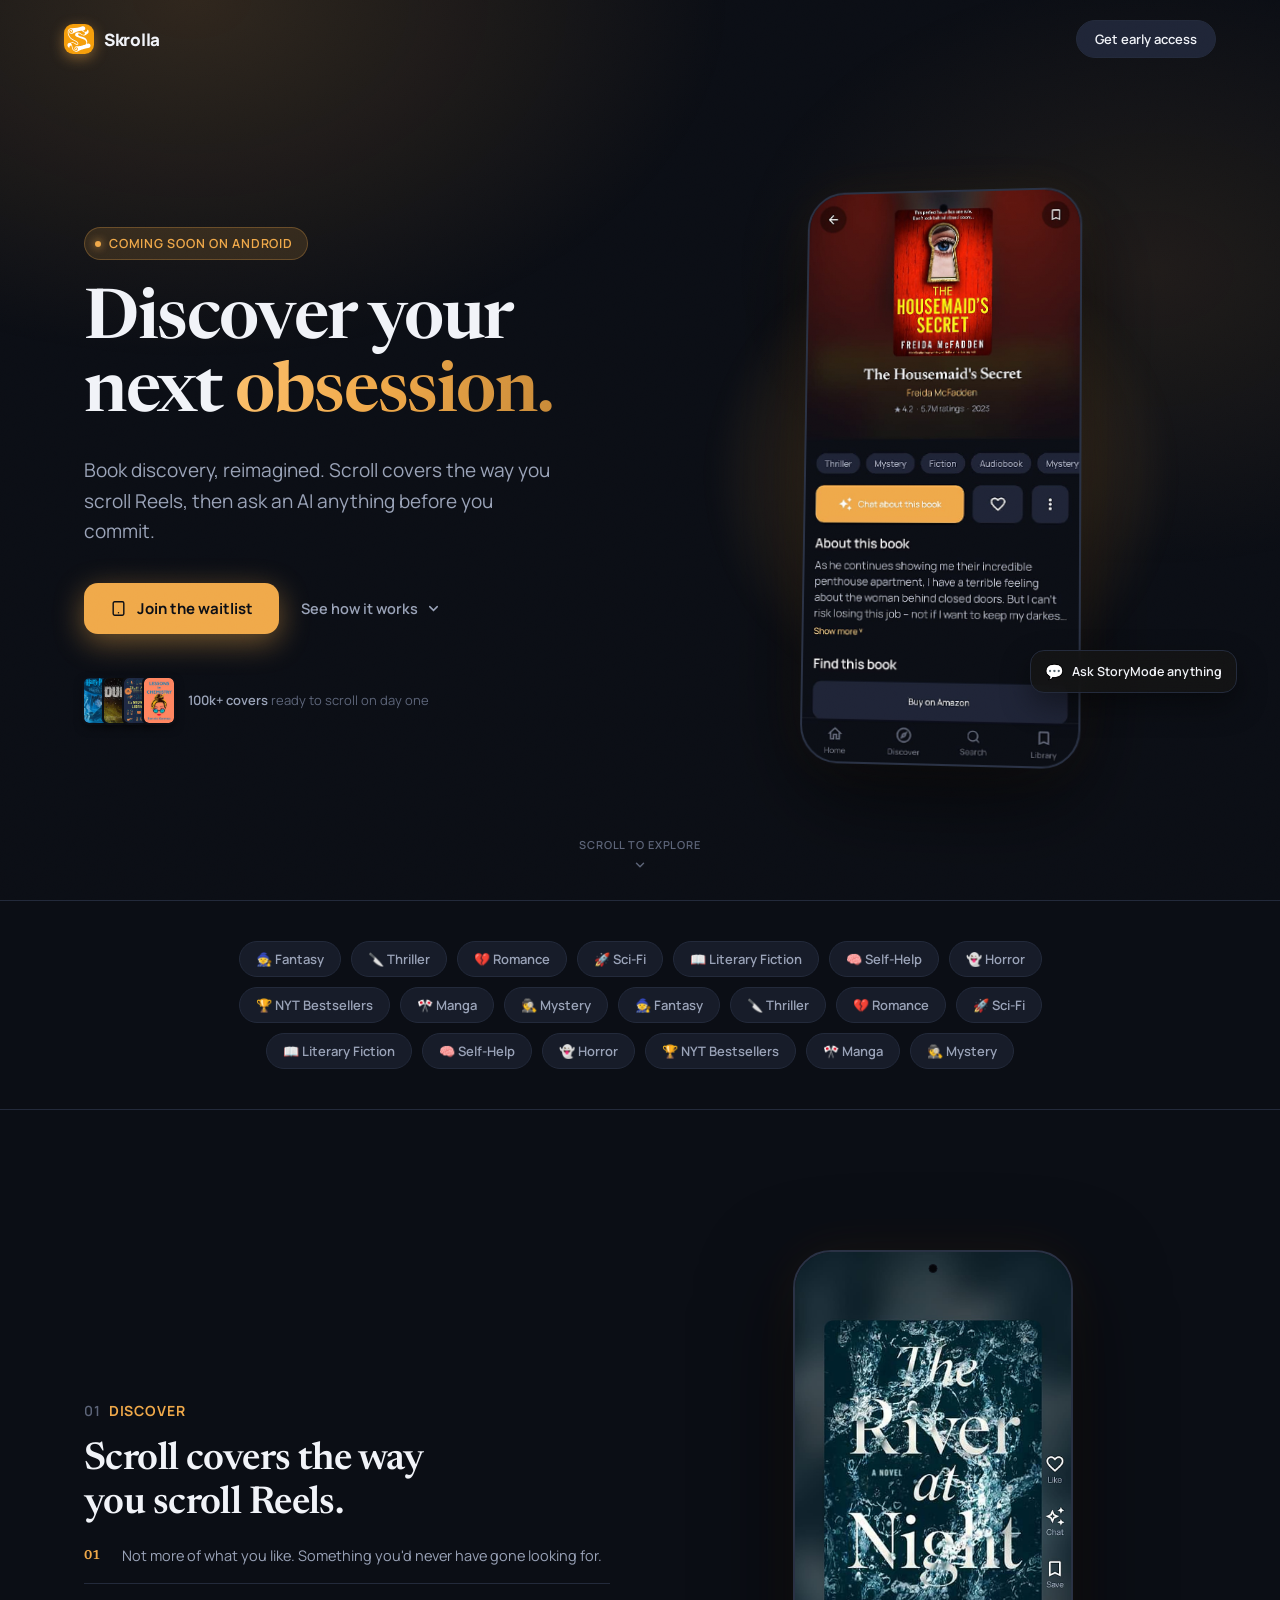
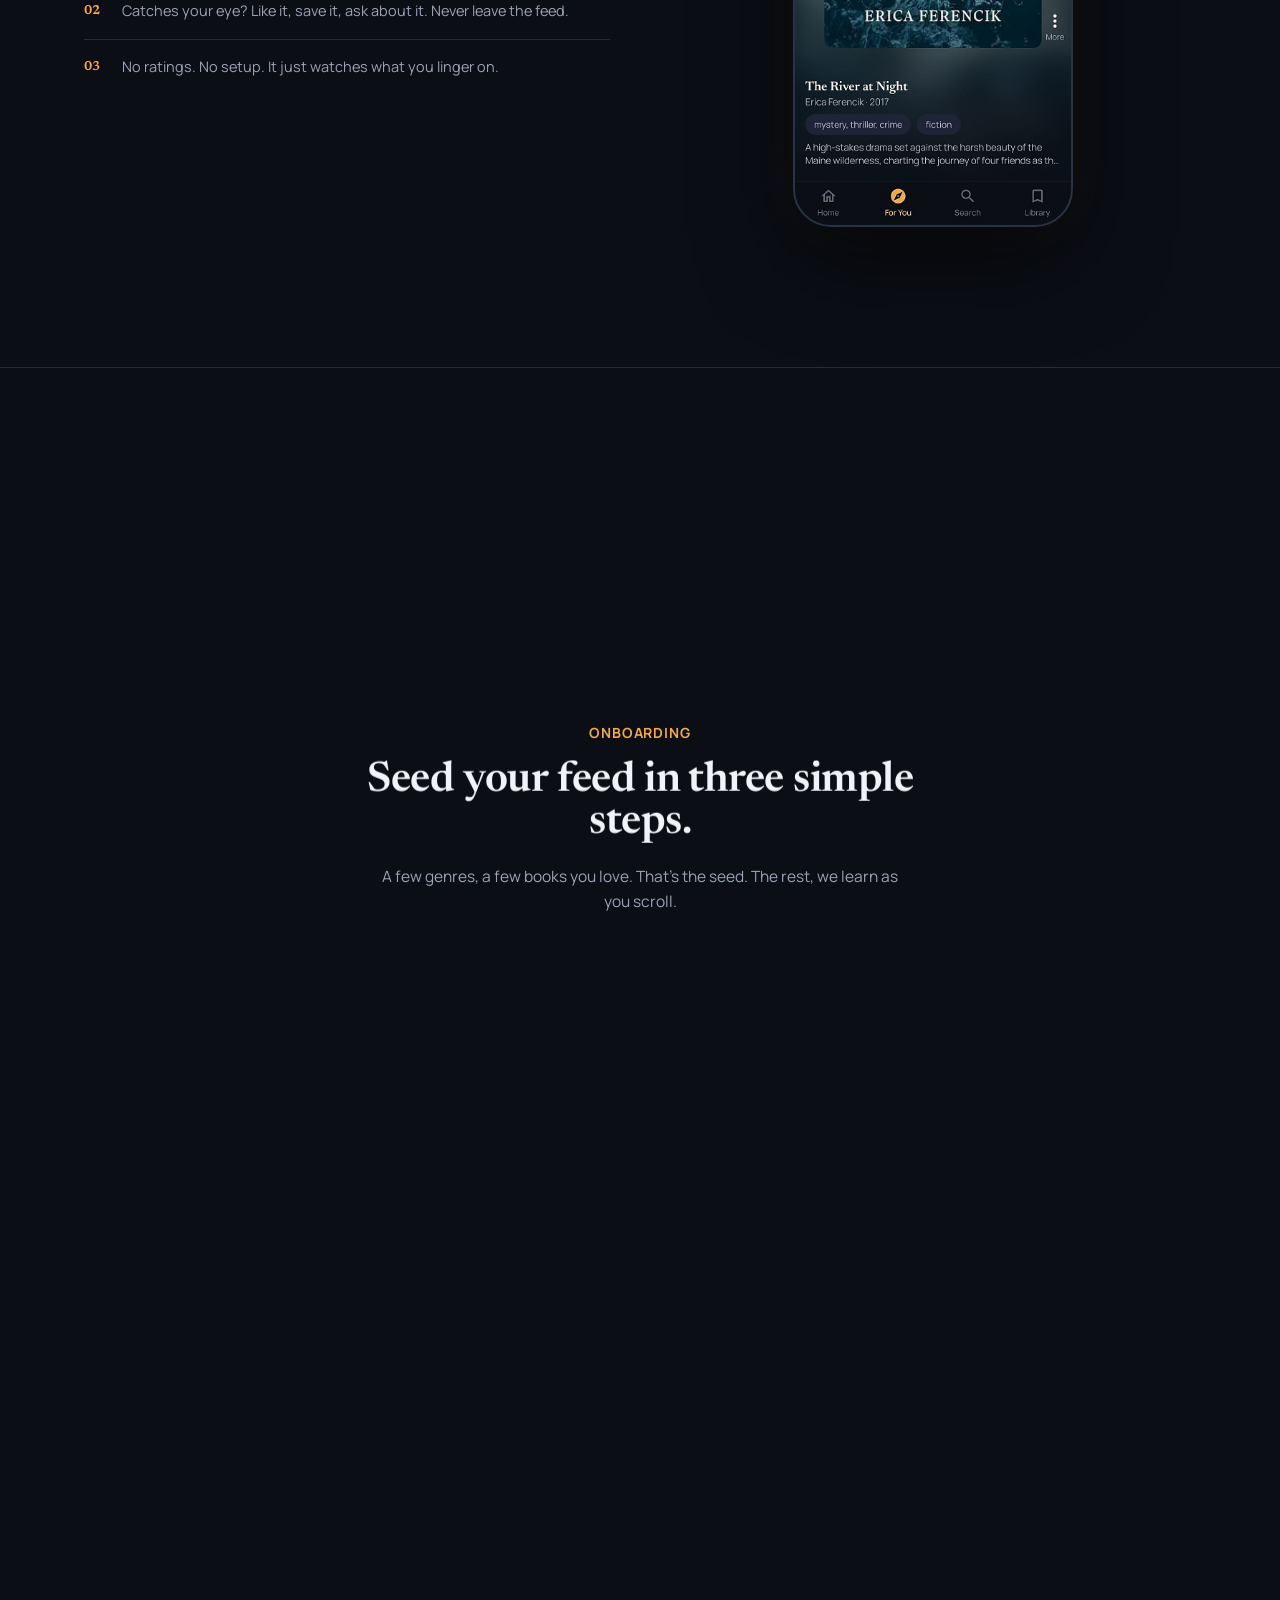
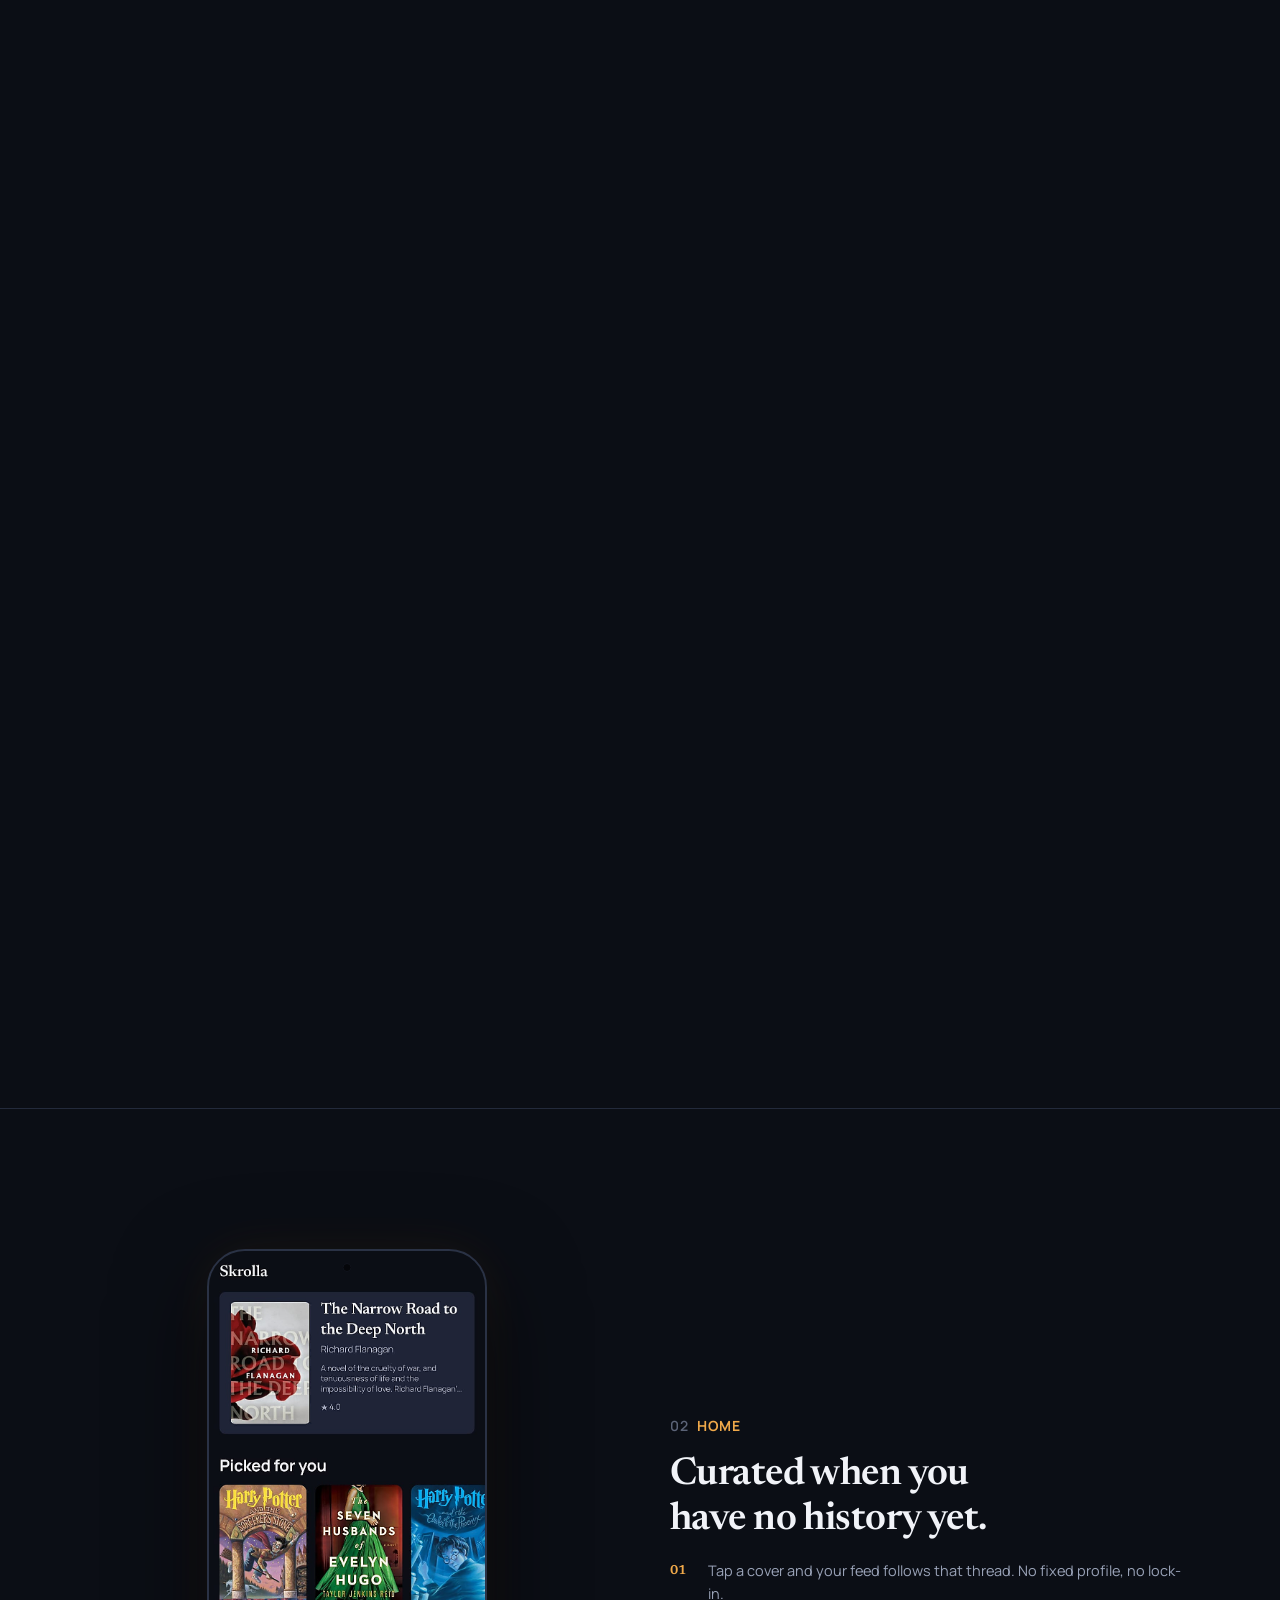
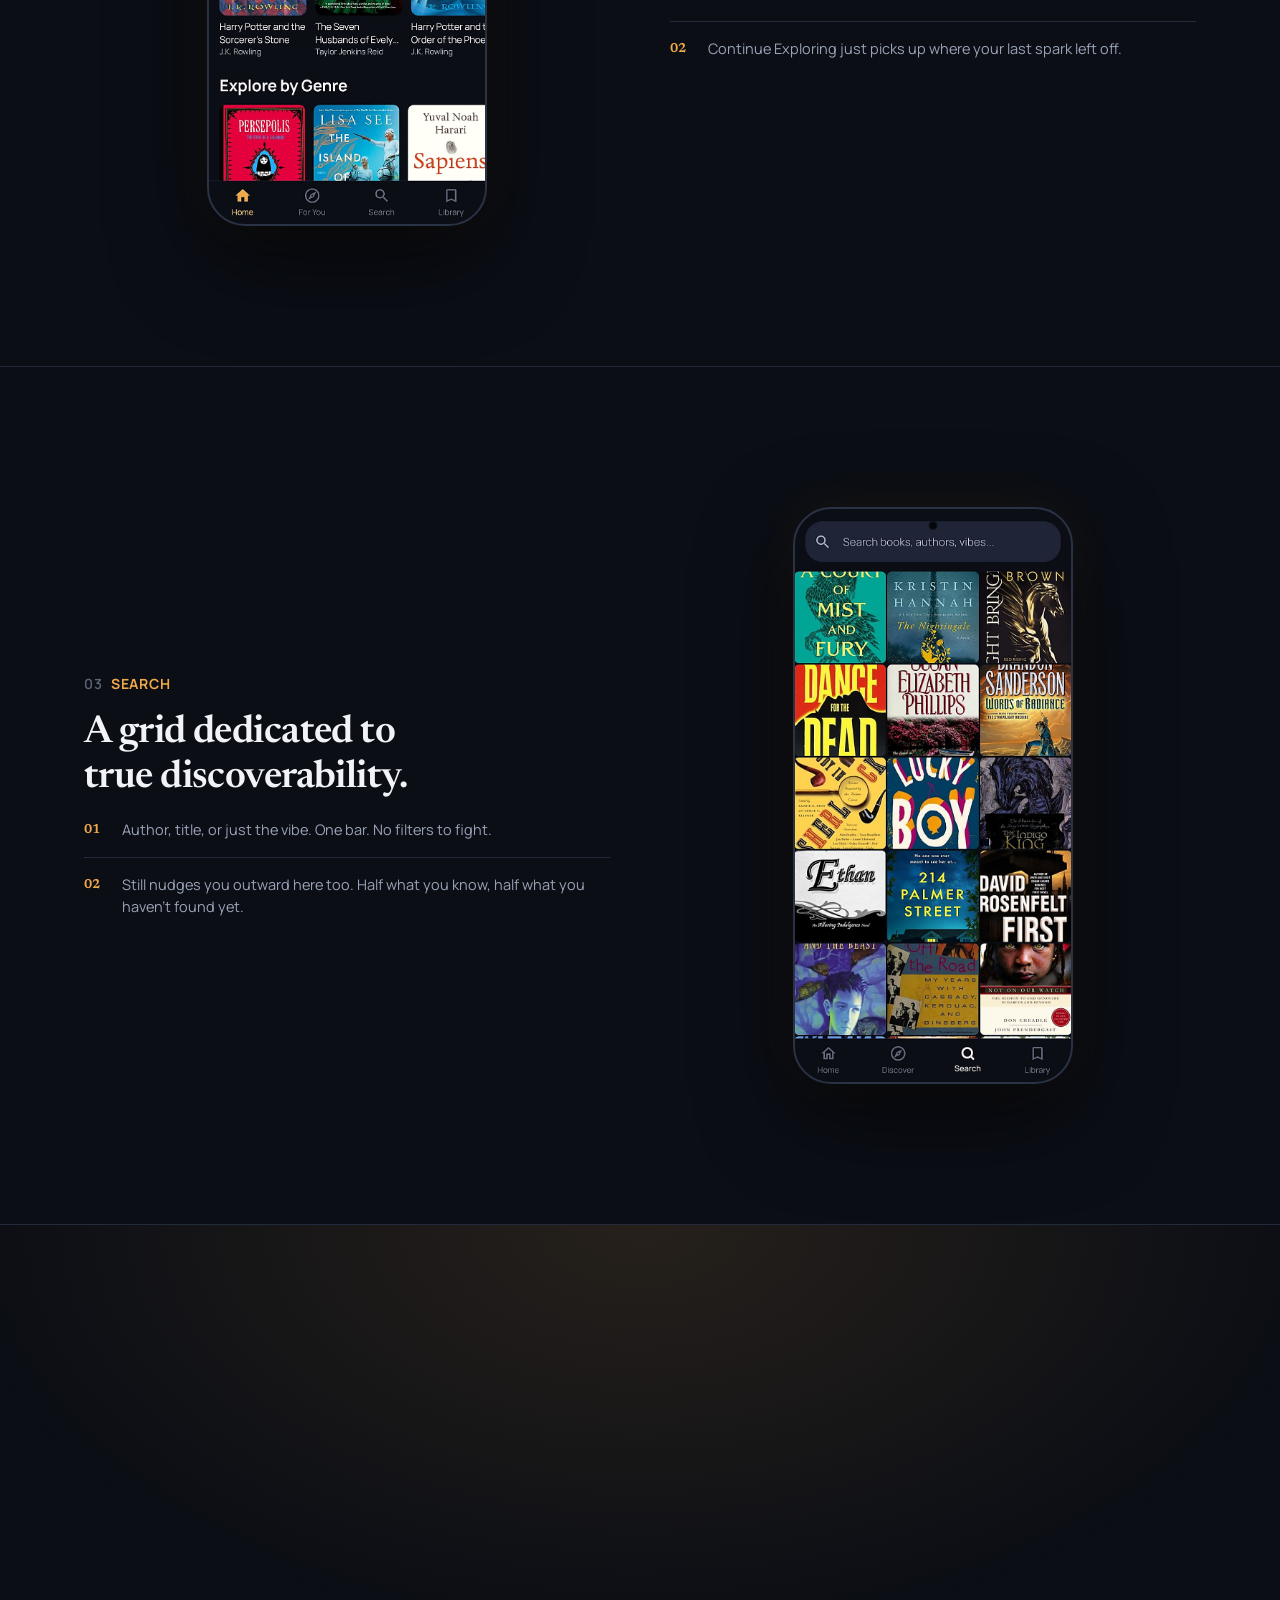
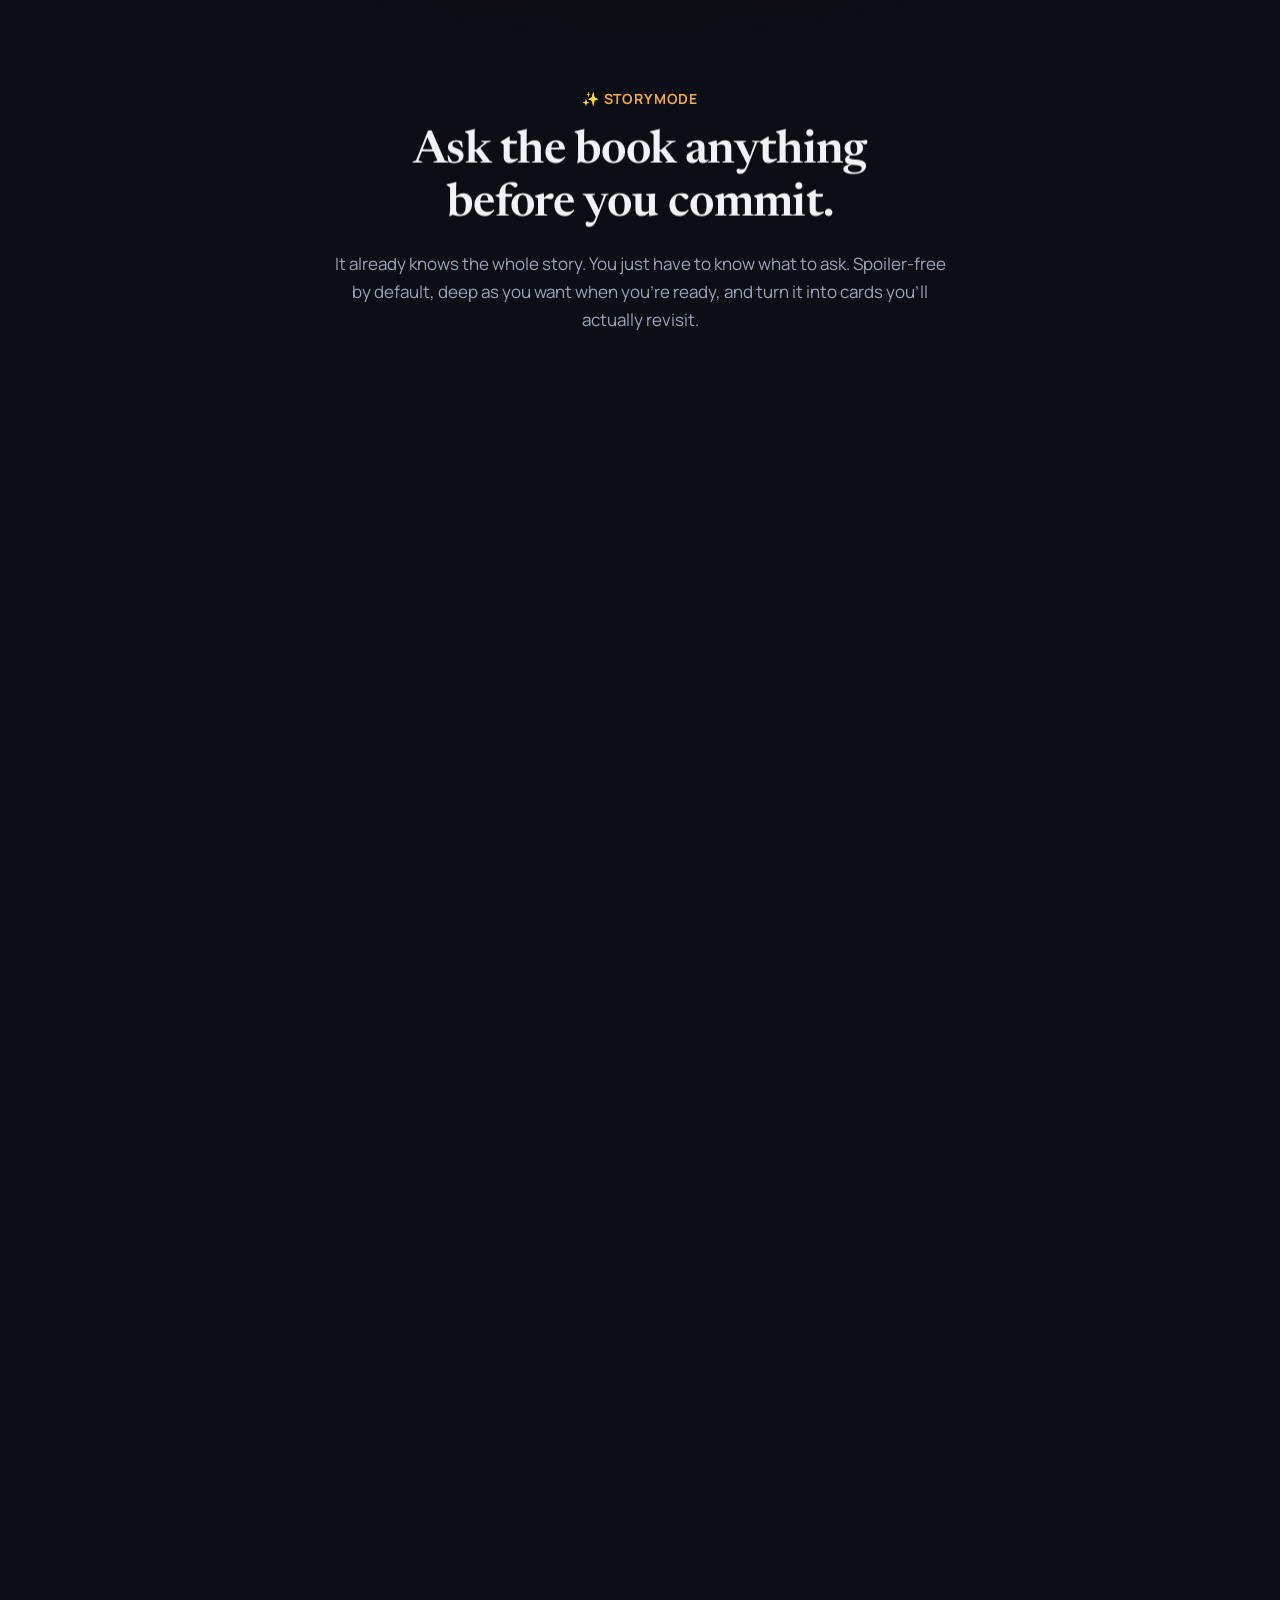
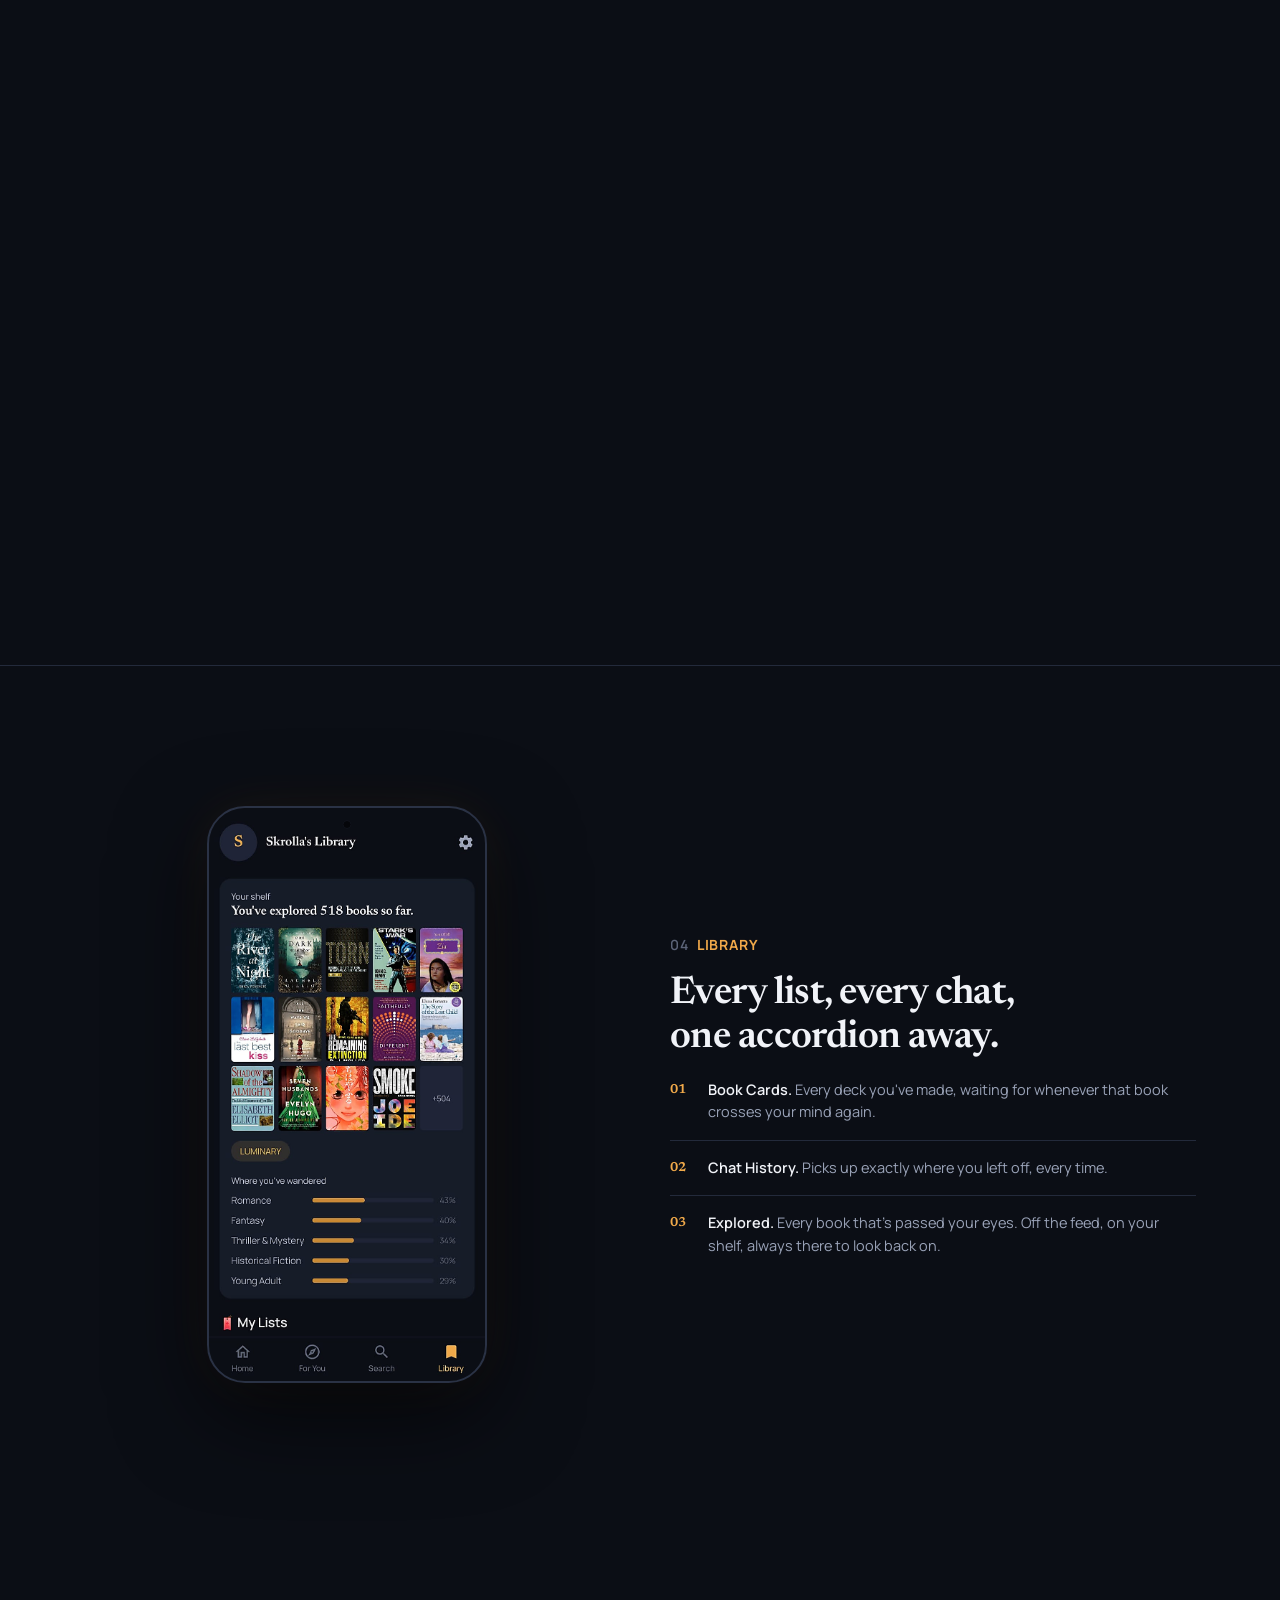
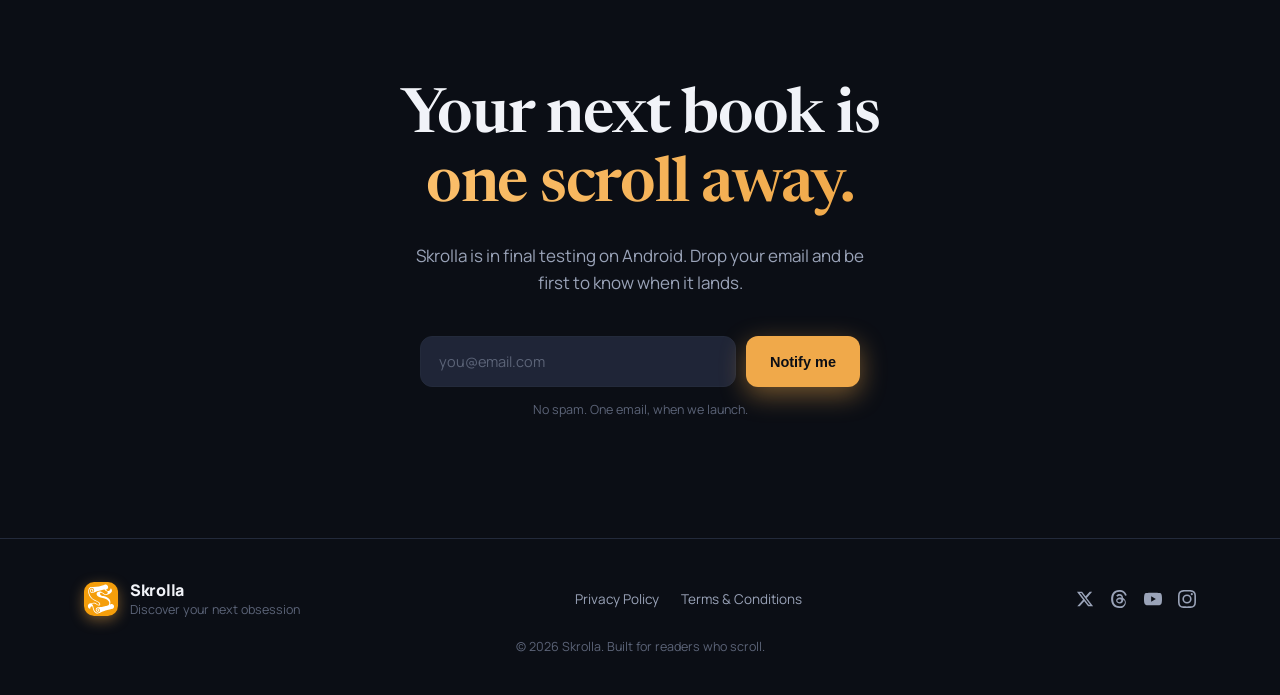
==== index.html @ 93ce5af4 "Add social links (X, Threads, YouTube, Instagram) to footer across all pages" ====
<!DOCTYPE html>
<html lang="en">
<head>
<meta charset="UTF-8">
<meta name="viewport" content="width=device-width, initial-scale=1.0">
<title>Skrolla</title>
<meta name="description" content="Skrolla is a book discovery app. Scroll covers the way you scroll Reels, then ask an AI anything about the book before you commit.">
<link rel="preconnect" href="https://fonts.googleapis.com">
<link rel="preconnect" href="https://fonts.gstatic.com" crossorigin>
<link href="https://fonts.googleapis.com/css2?family=Manrope:wght@400;500;600;700;800&family=Newsreader:opsz,wght@6..72,500;6..72,600&display=swap" rel="stylesheet">
<link rel="stylesheet" href="css/style.css">
<link rel="icon" type="image/svg+xml" href="images/Logo-Final-v2/combined-bg-fg.svg">
<link rel="apple-touch-icon" href="images/Logo-Final-v2/combined-bg-fg.png">
</head>
<body>

<div class="grain"></div>
<div class="ambient"></div>

<!-- ============================================================ NAV -->
<nav class="nav">
  <div class="nav-logo">
    <span class="mark"><img src="images/Logo-Final-v2/combined-bg-fg.svg" alt="Skrolla logo"></span>
    Skrolla
  </div>
  <a href="#waitlist" class="nav-cta">Get early access</a>
</nav>

<!-- ============================================================ HERO -->
<header class="hero">
  <div class="wrap hero-grid">
    <div>
      <div class="eyebrow"><span class="dot"></span> Coming soon on Android</div>
      <h1>Discover your next <span class="grad">obsession.</span></h1>
      <p class="lede">Book discovery, reimagined. Scroll covers the way you scroll Reels, then ask an AI anything before you commit.</p>
      <div class="hero-actions">
        <a href="#waitlist" class="btn-primary">
          <svg width="17" height="17" viewBox="0 0 24 24" fill="none" stroke="currentColor" stroke-width="2" stroke-linecap="round" stroke-linejoin="round"><path d="M17.5 2.5h-11a2 2 0 00-2 2v15a2 2 0 002 2h11a2 2 0 002-2v-15a2 2 0 00-2-2z"/><path d="M12 18h.01"/></svg>
          Join the waitlist
        </a>
        <a href="#feed" class="btn-ghost">See how it works
          <svg width="15" height="15" viewBox="0 0 24 24" fill="none" stroke="currentColor" stroke-width="2.4" stroke-linecap="round"><polyline points="6 9 12 15 18 9"/></svg>
        </a>
      </div>
      <div class="hero-proof">
        <div class="stack">
          <img src="covers/harry_potter.jpg" alt="Harry Potter">
          <img src="covers/dune.jpg" alt="Dune">
          <img src="covers/midnight_library.jpg" alt="The Midnight Library">
          <img src="covers/lessons_in_chemistry.jpg" alt="Lessons in Chemistry">
        </div>
        <div class="txt"><b>100k+ covers</b> ready to scroll on day one</div>
      </div>
    </div>

    <div class="hero-stage">
      <div class="hero-glow-orb"></div>
      <div class="hero-phone-wrap">
        <div class="hero-phone-float">
          <div class="phone" style="--pw:280px">
            <div class="notch"></div>
            <div class="screen">
              <img class="app-screen-img" src="images/optimized/00-hero-screen.png" alt="Book Detail Screen">
            </div>
          </div>
        </div>
      </div>
      <div class="hero-chip chip-2"><span class="ic">💬</span> Ask StoryMode anything</div>
    </div>
  </div>
  <div class="scroll-indicator" onclick="document.getElementById('feed').scrollIntoView({behavior:'smooth'})">
    <span>Scroll to explore</span>
    <svg width="14" height="14" viewBox="0 0 24 24" fill="none" stroke="currentColor" stroke-width="2.5" stroke-linecap="round" stroke-linejoin="round"><polyline points="6 9 12 15 18 9"/></svg>
  </div>
</header>

<!-- ============================================================ PILL STRIP -->
<div class="pill-strip">
  <div class="pill-track" id="pillTrack">
    <span class="pill">🧙 Fantasy</span><span class="pill">🔪 Thriller</span><span class="pill">💔 Romance</span><span class="pill">🚀 Sci-Fi</span><span class="pill">📖 Literary Fiction</span><span class="pill">🧠 Self-Help</span><span class="pill">👻 Horror</span><span class="pill">🏆 NYT Bestsellers</span><span class="pill">🎌 Manga</span><span class="pill">🕵️ Mystery</span>
  </div>
</div>

<!-- ============================================================ FEED SHOWCASE -->
<section class="showcase" id="feed">
  <div class="wrap showcase-grid">
    <div class="showcase-copy reveal">
      <div class="tag"><span class="num">01</span> Discover</div>
      <h2>Scroll covers the way<br>you scroll Reels.</h2>
      <ul class="feature-list">
        <li><span class="fnum">01</span><span>Not more of what you like. Something you'd never have gone looking for.</span></li>
        <li><span class="fnum">02</span><span>Catches your eye? Like it, save it, ask about it. Never leave the feed.</span></li>
        <li><span class="fnum">03</span><span>No ratings. No setup. It just watches what you linger on.</span></li>
      </ul>
    </div>
    <div class="showcase-visual">
      <div class="phone reveal-scale">
        <div class="notch"></div>
        <div class="screen">
          <img class="app-screen-img" src="images/optimized/03-fyp-feed-screen.png" alt="For You Feed Screen">
        </div>
      </div>
    </div>
  </div>
</section>

<!-- ============================================================ ONBOARDING -->
<section class="connect-stage">
  <div class="wrap">
    <div class="connect-pin">
      <div class="connect-heading">
        <div class="tag" style="justify-content:center;text-align:center" >Onboarding</div>
        <h2 style="text-align:center;font-family:var(--font-serif);font-size:clamp(28px,3.4vw,42px);font-weight:600;letter-spacing:-0.01em;max-width:640px;margin:0 auto 20px">Seed your feed in three simple steps.</h2>
        <p style="text-align:center;color:var(--text-secondary);font-size:15.5px;max-width:540px;margin:0 auto;line-height:1.6">A few genres, a few books you love. That's the seed. The rest, we learn as you scroll.</p>
      </div>
      <div class="connect-visual">
        <div class="onboarding-stage">
          <div class="phone p1">
            <div class="notch"></div>
            <div class="screen">
              <img class="app-screen-img" src="images/optimized/01-onboarding-screen.png" alt="Onboarding Name Screen">
            </div>
          </div>
          <div class="phone p2">
            <div class="notch"></div>
            <div class="screen">
              <img class="app-screen-img" src="images/optimized/01b-onboarding-genres.png" alt="Genre picker onboarding step">
            </div>
          </div>
          <div class="phone p3">
            <div class="notch"></div>
            <div class="screen">
              <img class="app-screen-img" src="images/optimized/01c-onboarding-search.png" alt="Book search onboarding step">
            </div>
          </div>
        </div>
      </div>
    </div>
  </div>
</section>

<!-- ============================================================ HOME -->
<section class="showcase">
  <div class="wrap showcase-grid reverse">
    <div class="showcase-copy reveal">
      <div class="tag"><span class="num">02</span> Home</div>
      <h2>Curated when you<br>have no history yet.</h2>
      <ul class="feature-list">
        <li><span class="fnum">01</span><span>Tap a cover and your feed follows that thread. No fixed profile, no lock-in.</span></li>
        <li><span class="fnum">02</span><span>Continue Exploring just picks up where your last spark left off.</span></li>
      </ul>
    </div>
    <div class="showcase-visual">
      <div class="phone reveal-scale">
        <div class="notch"></div>
        <div class="screen">
          <img class="app-screen-img" src="images/optimized/02-home-screen.png" alt="Home Screen">
        </div>
      </div>
    </div>
  </div>
</section>

<!-- ============================================================ SEARCH -->
<section class="showcase">
  <div class="wrap showcase-grid">
    <div class="showcase-copy reveal">
      <div class="tag"><span class="num">03</span> Search</div>
      <h2>A grid dedicated to<br>true discoverability.</h2>
      <ul class="feature-list">
        <li><span class="fnum">01</span><span>Author, title, or just the vibe. One bar. No filters to fight.</span></li>
        <li><span class="fnum">02</span><span>Still nudges you outward here too. Half what you know, half what you haven't found yet.</span></li>
      </ul>
    </div>
    <div class="showcase-visual">
      <div class="phone reveal-scale" id="searchPhone">
        <div class="notch"></div>
        <div class="screen">
          <img class="app-screen-img" src="images/optimized/04-search-screen.png" alt="Search Screen">
        </div>
      </div>
    </div>
  </div>
</section>

<!-- ============================================================ STORYMODE SPOTLIGHT -->
<section class="spotlight connect-stage" id="storymode">
  <div class="wrap">
    <div class="connect-pin">
      <div class="spotlight-head connect-heading">
        <div class="tag" style="justify-content:center">✨ StoryMode</div>
        <h2>Ask the book anything<br>before you commit.</h2>
        <p>It already knows the whole story. You just have to know what to ask. Spoiler-free by default, deep as you want when you're ready, and turn it into cards you'll actually revisit.</p>
      </div>

      <!-- 3 Phones side by side -->
      <div class="connect-visual">
        <div class="three-phones">

          <!-- ── PHONE 1: Default Chat Window ── -->
          <div class="triple-phone-wrap">
            <div class="triple-label">Ask anything</div>
            <div class="phone triple-phone" style="--pw:220px">
              <div class="notch"></div>
              <div class="screen">
                <img class="app-screen-img" src="images/optimized/chat-window-default.png" alt="StoryMode Chat Screen">
              </div>
            </div>
          </div>

          <!-- ── PHONE 2: Chat + Inline Cards (featured) ── -->
          <div class="triple-phone-wrap center-phone">
            <div class="triple-label active">Generate cards</div>
            <div class="phone triple-phone featured-phone" style="--pw:240px">
              <div class="notch"></div>
              <div class="screen">
                <img class="app-screen-img" src="images/optimized/llm-chat-cards.png" alt="StoryMode Chat Cards Inline Screen">
              </div>
            </div>
          </div>

          <!-- ── PHONE 3: Dedicated Story Cards Screen ── -->
          <div class="triple-phone-wrap">
            <div class="triple-label">Swipe through insights</div>
            <div class="phone triple-phone" style="--pw:220px">
              <div class="notch"></div>
              <div class="screen">
                <img class="app-screen-img" src="images/optimized/cards-1.png" alt="StoryMode Dedicated Cards Screen">
              </div>
            </div>
          </div>

        </div><!-- /.three-phones -->
      </div>
    </div>
  </div>
</section>

<!-- ============================================================ LIBRARY + DETAIL -->
<section class="showcase">
  <div class="wrap showcase-grid reverse">
    <div class="showcase-copy reveal">
      <div class="tag"><span class="num">04</span> Library</div>
      <h2>Every list, every chat,<br>one accordion away.</h2>
      <ul class="feature-list">
        <li><span class="fnum">01</span><span><b>Book Cards.</b> Every deck you've made, waiting for whenever that book crosses your mind again.</span></li>
        <li><span class="fnum">02</span><span><b>Chat History.</b> Picks up exactly where you left off, every time.</span></li>
        <li><span class="fnum">03</span><span><b>Explored.</b> Every book that's passed your eyes. Off the feed, on your shelf, always there to look back on.</span></li>
      </ul>
    </div>
    <div class="showcase-visual">
      <div class="phone reveal-scale">
        <div class="notch"></div>
        <div class="screen">
          <img class="app-screen-img" src="images/optimized/05-library-screen.png" alt="Library Screen">
        </div>
      </div>
    </div>
  </div>
</section>

<!-- ============================================================ FINAL CTA -->
<section class="final-cta" id="waitlist">
  <div class="wrap">
    <div class="reveal">
      <h2>Your next book is<br><span class="grad">one scroll away.</span></h2>
      <p>Skrolla is in final testing on Android. Drop your email and be first to know when it lands.</p>
      <form class="email-form" id="waitlistForm">
        <input type="email" id="waitlistEmail" placeholder="you@email.com" required autocomplete="email">
        <button type="submit">Notify me</button>
      </form>
      <div class="form-note" id="formNote">No spam. One email, when we launch.</div>
      <div class="form-success" id="formSuccess">You're on the list. See you soon! ✨</div>
    </div>
  </div>
</section>

<!-- ============================================================ FOOTER -->
<footer>
  <div class="wrap footer-grid">
    <div class="footer-brand">
      <span class="mark"><img src="images/Logo-Final-v2/combined-bg-fg.svg" alt="Skrolla logo"></span>
      <div>
        <div class="footer-name">Skrolla</div>
        <div class="footer-tag">Discover your next obsession</div>
      </div>
    </div>
    <nav class="footer-links">
      <a href="privacy.html">Privacy Policy</a>
      <a href="terms.html">Terms &amp; Conditions</a>
    </nav>
    <div class="social-links">
      <a href="https://x.com/skrollabooks" target="_blank" rel="noopener" aria-label="Skrolla on X"><svg viewBox="0 0 24 24"><path d="M18.244 2.25h3.308l-7.227 8.26 8.502 11.24H16.17l-5.214-6.817L4.99 21.75H1.68l7.73-8.835L1.254 2.25H8.08l4.713 6.231zm-1.161 17.52h1.833L7.084 4.126H5.117z"/></svg></a>
      <a href="https://www.threads.com/@skrollabooks" target="_blank" rel="noopener" aria-label="Skrolla on Threads"><svg viewBox="0 0 24 24"><path d="M12.186 24h-.007c-3.581-.024-6.334-1.205-8.184-3.509C2.35 18.44 1.5 15.586 1.472 12.01v-.021c.028-3.573.879-6.428 2.523-8.481C5.845 1.205 8.598.024 12.179 0h.007c2.708.019 4.97.665 6.72 1.92 1.653 1.187 2.822 2.918 3.474 5.147l-2.276.665c-1.05-3.57-3.518-5.406-7.34-5.437-2.878.023-5.058.912-6.482 2.646-1.34 1.635-2.033 4.007-2.06 7.052v.014c.028 3.06.72 5.442 2.06 7.076 1.424 1.735 3.604 2.623 6.482 2.646 2.588-.019 4.3-.634 5.72-2.058 1.618-1.622 1.588-3.61 1.073-4.834-.302-.72-.844-1.318-1.573-1.762-.183 1.31-.6 2.354-1.244 3.111-.86 1.012-2.084 1.567-3.635 1.65-1.174.062-2.302-.213-3.176-.775-1.033-.663-1.634-1.68-1.694-2.865-.117-2.328 1.734-4.006 4.606-4.174a15.5 15.5 0 0 1 2.826.108c-.115-.686-.348-1.232-.696-1.626-.478-.542-1.216-.818-2.193-.824h-.028c-.788 0-1.856.218-2.535 1.253l-1.937-1.32c.91-1.38 2.395-2.141 4.184-2.141h.037c2.995.017 4.777 1.847 4.955 5.038.101.058.201.117.298.18 1.36.877 2.353 2.093 2.873 3.514.72 1.964.783 5.153-1.86 7.762-1.902 1.877-4.204 2.726-7.462 2.75zm1.176-11.803c-.24 0-.481.008-.727.024-1.75.11-2.849.972-2.788 2.194.062 1.25 1.336 1.833 2.561 1.766 1.117-.06 2.529-.51 2.767-3.293a10.9 10.9 0 0 0-1.813-.69z"/></svg></a>
      <a href="https://www.youtube.com/@skrollabooks" target="_blank" rel="noopener" aria-label="Skrolla on YouTube"><svg viewBox="0 0 24 24"><path d="M23.498 6.186a3.016 3.016 0 0 0-2.122-2.136C19.505 3.545 12 3.545 12 3.545s-7.505 0-9.377.505A3.017 3.017 0 0 0 .502 6.186C0 8.07 0 12 0 12s0 3.93.502 5.814a3.016 3.016 0 0 0 2.122 2.136c1.871.505 9.376.505 9.376.505s7.505 0 9.377-.505a3.015 3.015 0 0 0 2.122-2.136C24 15.93 24 12 24 12s0-3.93-.502-5.814zM9.545 15.568V8.432L15.818 12l-6.273 3.568z"/></svg></a>
      <a href="https://www.instagram.com/skrollabooks" target="_blank" rel="noopener" aria-label="Skrolla on Instagram"><svg viewBox="0 0 24 24"><path d="M12 2.163c3.204 0 3.584.012 4.85.07 3.252.148 4.771 1.691 4.919 4.919.058 1.265.069 1.645.069 4.849 0 3.205-.012 3.584-.069 4.849-.149 3.225-1.664 4.771-4.919 4.919-1.266.058-1.644.07-4.85.07-3.204 0-3.584-.012-4.849-.07-3.26-.149-4.771-1.699-4.919-4.92-.058-1.265-.07-1.644-.07-4.849 0-3.204.013-3.583.07-4.849.149-3.227 1.664-4.771 4.919-4.919 1.266-.057 1.645-.069 4.849-.069zm0-2.163c-3.259 0-3.667.014-4.947.072-4.358.2-6.78 2.618-6.98 6.98-.059 1.281-.073 1.689-.073 4.948 0 3.259.014 3.668.072 4.948.2 4.358 2.618 6.78 6.98 6.98 1.281.058 1.689.072 4.948.072 3.259 0 3.668-.014 4.948-.072 4.354-.2 6.782-2.618 6.979-6.98.059-1.28.073-1.689.073-4.948 0-3.259-.014-3.667-.072-4.947-.196-4.354-2.617-6.78-6.979-6.98-1.281-.059-1.69-.073-4.949-.073zM12 5.838a6.162 6.162 0 1 0 0 12.324 6.162 6.162 0 0 0 0-12.324zm0 10.162a4 4 0 1 1 0-8 4 4 0 0 1 0 8zm6.406-11.845a1.44 1.44 0 1 0 0 2.881 1.44 1.44 0 0 0 0-2.881z"/></svg></a>
    </div>
    <div class="fine">© 2026 Skrolla. Built for readers who scroll.</div>
  </div>
</footer>

<script src="js/main.js"></script>
</body>
</html>
---- css/style.css ----
/* ============================================================
   Skrolla — Landing Page
   Design tokens lifted 1:1 from the real app
   (android/Skrolla/.../ui/theme/Color.kt)
   ============================================================ */

:root {
  --bg-primary: #0B0E15;
  --bg-primary-2: #0B0E15;
  --bg-surface: #171C29;
  --bg-elevated: #1F2537;
  --bg-elevated-2: #10131C;

  --accent: #F0A94A;
  --accent-dim: #C98A38;
  --accent-glow: rgba(240, 169, 74, 0.45);
  --accent-glow-soft: rgba(240, 169, 74, 0.14);

  --text-primary: #F1F3F8;
  --text-secondary: #9AA3B8;
  --text-muted: #5C6478;

  --like: #FF6B81;
  --gold: #C9A44C;
  --separator: #232A3B;

  --font: 'Manrope', -apple-system, BlinkMacSystemFont, 'Segoe UI', sans-serif;
  --font-serif: 'Newsreader', Georgia, serif;

  --ease: cubic-bezier(0.16, 1, 0.3, 1);
  --ease-soft: cubic-bezier(0.22, 0.61, 0.36, 1);
}

* { box-sizing: border-box; margin: 0; padding: 0; }

html {
  scroll-behavior: smooth;
  background: var(--bg-primary);
}

body {
  font-family: var(--font);
  background: var(--bg-primary);
  color: var(--text-primary);
  overflow-x: hidden;
  -webkit-font-smoothing: antialiased;
}

img { max-width: 100%; display: block; }

a { color: inherit; text-decoration: none; }

::selection { background: var(--accent); color: var(--bg-primary); }

.wrap {
  max-width: 1240px;
  margin: 0 auto;
  padding: 0 clamp(20px, 5vw, 64px);
}

/* ============================================================
   Background texture — grain + ambient glow
   ============================================================ */

.grain {
  position: fixed;
  inset: 0;
  pointer-events: none;
  z-index: 999;
  opacity: 0.035;
  mix-blend-mode: overlay;
  background-image: url("data:image/svg+xml,%3Csvg xmlns='http://www.w3.org/2000/svg' width='120' height='120'%3E%3Cfilter id='n'%3E%3CfeTurbulence type='fractalNoise' baseFrequency='0.9' numOctaves='2' stitchTiles='stitch'/%3E%3C/filter%3E%3Crect width='100%25' height='100%25' filter='url(%23n)'/%3E%3C/svg%3E");
}

.ambient {
  position: fixed;
  inset: 0;
  z-index: 0;
  pointer-events: none;
  background:
    radial-gradient(ellipse 900px 600px at 15% 0%, rgba(240,169,74,0.16), transparent 60%),
    radial-gradient(ellipse 700px 500px at 90% 30%, rgba(240,169,74,0.09), transparent 60%);
}

/* ============================================================
   Nav
   ============================================================ */

.nav {
  position: fixed;
  top: 0; left: 0; right: 0;
  z-index: 100;
  display: flex;
  align-items: center;
  justify-content: space-between;
  padding: 20px clamp(20px, 5vw, 64px);
}

.nav-logo {
  display: flex;
  align-items: center;
  gap: 10px;
  font-weight: 800;
  font-size: 17px;
  letter-spacing: -0.3px;
}

.nav-logo .mark {
  /* 30px is the conventional nav-logo size most sites settle on — big enough to read as
     a real mark, small enough to stay a supporting element rather than competing with content. */
  width: 30px; height: 30px;
  border-radius: 9px;
  overflow: hidden;
  display: flex; align-items: center; justify-content: center;
  box-shadow: 0 4px 14px var(--accent-glow);
  flex-shrink: 0;
}
.nav-logo .mark img {
  width: 100%; height: 100%;
  object-fit: cover;
  display: block;
}

.nav-cta {
  font-size: 13px;
  font-weight: 600;
  padding: 9px 18px;
  border-radius: 100px;
  background: var(--bg-elevated);
  border: 1px solid var(--separator);
  transition: all 0.25s var(--ease-soft);
}
.nav-cta:hover { border-color: var(--accent); background: var(--accent-glow-soft); }

/* ============================================================
   Hero
   ============================================================ */

.hero {
  position: relative;
  min-height: 100svh;
  display: flex;
  align-items: center;
  padding-top: 110px;
  padding-bottom: 60px;
  z-index: 1;
}

.hero-grid {
  display: grid;
  grid-template-columns: 1.05fr 0.95fr;
  align-items: center;
  gap: 40px;
  width: 100%;
}

.eyebrow {
  display: inline-flex;
  align-items: center;
  gap: 8px;
  font-size: 12.5px;
  font-weight: 600;
  letter-spacing: 0.06em;
  text-transform: uppercase;
  color: var(--accent);
  background: var(--accent-glow-soft);
  border: 1px solid rgba(240,169,74,0.28);
  padding: 7px 14px 7px 10px;
  border-radius: 100px;
  margin-bottom: 26px;
  opacity: 0;
  transform: translateY(14px);
  animation: rise 0.8s var(--ease) 0.1s forwards;
}
.eyebrow .dot { width: 6px; height: 6px; border-radius: 50%; background: var(--accent); box-shadow: 0 0 8px var(--accent); }

.hero h1 {
  font-family: var(--font-serif);
  font-size: clamp(40px, 5.4vw, 74px);
  line-height: 1.05;
  font-weight: 600;
  letter-spacing: -0.02em;
  margin-bottom: 24px;
  opacity: 0;
  transform: translateY(18px);
  animation: rise 0.9s var(--ease) 0.22s forwards;
}
.hero h1 .grad {
  background: linear-gradient(100deg, #FBBF6B 0%, var(--accent) 45%, #C98A38 100%);
  -webkit-background-clip: text;
  background-clip: text;
  color: transparent;
}

.hero p.lede {
  font-size: clamp(16px, 1.5vw, 19px);
  line-height: 1.6;
  color: var(--text-secondary);
  max-width: 480px;
  margin-bottom: 36px;
  opacity: 0;
  transform: translateY(18px);
  animation: rise 0.9s var(--ease) 0.34s forwards;
}

.hero-actions {
  display: flex;
  align-items: center;
  gap: 18px;
  flex-wrap: wrap;
  opacity: 0;
  transform: translateY(18px);
  animation: rise 0.9s var(--ease) 0.46s forwards;
}

.btn-primary {
  display: inline-flex;
  align-items: center;
  gap: 10px;
  background: var(--accent);
  color: var(--bg-primary);
  font-weight: 700;
  font-size: 15px;
  padding: 15px 26px;
  border-radius: 14px;
  box-shadow: 0 8px 30px var(--accent-glow);
  transition: transform 0.3s var(--ease-soft), box-shadow 0.3s var(--ease-soft);
  border: none;
  cursor: pointer;
}
.btn-primary:hover { transform: translateY(-2px); box-shadow: 0 12px 36px rgba(240,169,74,0.55); }

.btn-ghost {
  font-weight: 600;
  font-size: 14.5px;
  color: var(--text-secondary);
  display: inline-flex;
  align-items: center;
  gap: 8px;
  padding: 15px 4px;
  transition: color 0.25s;
}
.btn-ghost:hover { color: var(--text-primary); }
.btn-ghost svg { transition: transform 0.25s var(--ease-soft); }
.btn-ghost:hover svg { transform: translateX(3px); }

.hero-proof {
  display: flex;
  align-items: center;
  gap: 14px;
  margin-top: 44px;
  opacity: 0;
  transform: translateY(18px);
  animation: rise 0.9s var(--ease) 0.58s forwards;
}
.hero-proof .stack {
  display: flex;
}
.hero-proof .stack img {
  width: 30px; height: 45px;
  border-radius: 5px;
  object-fit: cover;
  margin-left: -10px;
  outline: 2.5px solid var(--bg-primary);
  box-shadow: 0 4px 10px rgba(0,0,0,0.5);
}
.hero-proof .stack img:first-child { margin-left: 0; }
.hero-proof .txt { font-size: 13px; color: var(--text-muted); line-height: 1.4; }
.hero-proof .txt b { color: var(--text-secondary); font-weight: 600; }

@keyframes rise {
  to { opacity: 1; transform: translateY(0); }
}

/* ---- Hero phone stage ---- */

.hero-stage {
  position: relative;
  height: 640px;
  display: flex;
  align-items: center;
  justify-content: center;
  perspective: 1600px;
}

.hero-phone-wrap {
  opacity: 0;
  transform: translateY(40px) rotateY(-8deg) rotateX(4deg) scale(0.92);
  animation: heroPhoneIn 1.2s var(--ease) 0.3s forwards;
  transform-style: preserve-3d;
}

@keyframes heroPhoneIn {
  to { opacity: 1; transform: translateY(0) rotateY(-8deg) rotateX(4deg) scale(1); }
}

.hero-phone-float {
  animation: floaty 6.5s ease-in-out infinite;
}

@keyframes floaty {
  0%, 100% { transform: translateY(0px); }
  50% { transform: translateY(-16px); }
}

.hero-glow-orb {
  position: absolute;
  width: 480px; height: 480px;
  border-radius: 50%;
  background: radial-gradient(circle, rgba(240,169,74,0.35) 0%, transparent 68%);
  filter: blur(10px);
  z-index: -1;
  animation: pulse 5s ease-in-out infinite;
}
@keyframes pulse {
  0%, 100% { opacity: 0.7; transform: scale(1); }
  50% { opacity: 1; transform: scale(1.08); }
}

.hero-chip {
  position: absolute;
  display: flex;
  align-items: center;
  gap: 8px;
  background: rgba(20,20,20,0.85);
  border: 1px solid var(--separator);
  backdrop-filter: blur(12px);
  padding: 10px 14px;
  border-radius: 14px;
  font-size: 12.5px;
  font-weight: 600;
  box-shadow: 0 12px 30px rgba(0,0,0,0.4);
  opacity: 0;
  animation: chipIn 0.8s var(--ease) forwards;
}
.hero-chip.chip-2 { bottom: 16%; right: -8%; animation-delay: 1.3s; }
.hero-chip .ic { font-size: 15px; }

@keyframes chipIn {
  from { opacity: 0; transform: translateY(10px) scale(0.94); }
  to { opacity: 1; transform: translateY(0) scale(1); }
}

/* ============================================================
   Phone frame component (shared)
   ============================================================ */

.phone {
  /* --pw is kept a multiple of 20 everywhere it's set (here and at every breakpoint/inline
     override) so it lands on a whole physical-pixel count at both 125% and 150% Windows
     display scaling (20*1.25=25, 20*1.5=30) — non-integer physical widths force Chromium into
     sub-pixel resampling on every frame, which is what reads as text blur that "fixes itself"
     when you zoom (zooming changes the effective ratio away from the fractional one). */
  --pw: 280px;
  /* height derived from width at the source screenshots' own ~0.485 ratio (776:1600
     average across the Final-covers set) so the frame matches them exactly and
     object-fit: cover never has to crop anything. */
  width: var(--pw);
  height: calc(var(--pw) * 2.061);
  border-radius: 38px;
  border: 2px solid #2A3245;
  background: var(--bg-primary-2);
  position: relative;
  overflow: hidden;
  box-shadow:
    0 30px 90px rgba(0,0,0,0.65),
    inset 0 0 0 1px rgba(255,255,255,0.05),
    0 0 50px rgba(240,169,74,0.08);
  flex-shrink: 0;
}

.phone .notch {
  position: absolute;
  top: 12px; left: 50%;
  transform: translateX(-50%);
  width: 9px; height: 9px;
  background: #05060A;
  border-radius: 50%;
  z-index: 100;
  border: 1.5px solid #10131C;
}

.phone .statusbar {
  position: absolute;
  top: 0; left: 0; right: 0;
  height: 40px;
  z-index: 50;
  display: flex;
  align-items: flex-end;
  justify-content: space-between;
  padding: 0 18px 6px;
  font-size: 11px;
  font-weight: 600;
  color: white;
}
.phone .statusbar .icons { display: flex; gap: 4px; align-items: center; opacity: 0.9; }

.phone .screen {
  position: absolute;
  inset: 0;
  display: flex;
  flex-direction: column;
}

.phone .screen img.app-screen-img {
  width: 100%;
  height: 100%;
  /* .phone's height is derived from --pw at the screenshots' own ~0.485 aspect
     ratio (see below), so cover never actually crops — it just fills exactly. */
  object-fit: cover;
  object-position: top center;
  border-radius: 36px;
  display: block;
  /* Chromium downsamples raster images softly at non-integer DPR (Windows 125%/150%
     display scaling on laptops); phones use clean 2x/3x DPR so this never shows there.
     backface-visibility + translateZ forces a sharper GPU compositing path. */
  image-rendering: -webkit-optimize-contrast;
  backface-visibility: hidden;
  transform: translateZ(0);
}

.phone-caption {
  text-align: center;
  font-size: 12px;
  font-weight: 600;
  color: var(--text-muted);
  margin-top: 18px;
  letter-spacing: 0.02em;
}

/* generic bits reused across screens */
.chip { background: var(--bg-elevated); border: 1px solid var(--separator); border-radius: 8px; padding: 4px 10px; font-size: 10px; font-weight: 500; color: var(--text-secondary); }
.cover { background-size: cover; background-position: center; background-color: var(--bg-elevated); }
.navbar {
  position: absolute; bottom: 0; left: 0; right: 0; height: 56px;
  background: rgba(20,20,20,0.95); border-top: 1px solid var(--separator);
  display: flex; align-items: flex-start; padding-top: 8px; z-index: 20;
}
.navbar .item { flex: 1; display: flex; flex-direction: column; align-items: center; gap: 3px; }
.navbar .label { font-size: 9px; font-weight: 500; }
.navbar svg { width: 19px; height: 19px; }

/* ============================================================
   Section shell + reveal system
   ============================================================ */

section { position: relative; z-index: 1; }

.showcase {
  padding: 140px 0;
  border-top: 1px solid var(--separator);
}
.showcase:first-of-type { border-top: none; }

.showcase-grid {
  display: grid;
  grid-template-columns: 1fr 1fr;
  align-items: center;
  gap: 60px;
}
.showcase-grid.reverse .showcase-copy { order: 2; }
.showcase-grid.reverse .showcase-visual { order: 1; }

.tag {
  display: inline-flex;
  align-items: center;
  gap: 8px;
  font-size: 14px;
  font-weight: 700;
  letter-spacing: 0.06em;
  text-transform: uppercase;
  color: var(--accent);
  margin-bottom: 18px;
}
.tag .num { color: var(--text-muted); font-weight: 600; }

.showcase-copy h2 {
  font-family: var(--font-serif);
  font-size: clamp(28px, 3vw, 40px);
  font-weight: 600;
  letter-spacing: -0.015em;
  line-height: 1.16;
  margin-bottom: 18px;
}

.showcase-copy p {
  font-size: 16px;
  line-height: 1.7;
  color: var(--text-secondary);
  max-width: 440px;
  margin-bottom: 24px;
}

.feature-list { display: flex; flex-direction: column; }
.feature-list li {
  display: flex;
  align-items: flex-start;
  gap: 16px;
  font-size: 14.5px;
  color: var(--text-secondary);
  line-height: 1.55;
  padding: 16px 0;
  border-top: 1px solid var(--separator);
}
.feature-list li:first-child { border-top: none; padding-top: 0; }
.feature-list li:last-child { padding-bottom: 0; }
.feature-list .fnum {
  font-family: var(--font-serif);
  font-size: 13px;
  font-weight: 600;
  color: var(--accent);
  flex-shrink: 0;
  min-width: 22px;
  padding-top: 1px;
}
.feature-list b { color: var(--text-primary); font-weight: 600; }

.showcase-visual {
  display: flex;
  justify-content: center;
  position: relative;
}

/* reveal-on-scroll */
.reveal {
  opacity: 0;
  transform: translateY(48px);
  transition: opacity 0.9s var(--ease), transform 0.9s var(--ease);
}
.reveal.in { opacity: 1; transform: translateY(0); }

.reveal-scale {
  opacity: 0;
  transform: translateY(30px);
  transition: opacity 1s var(--ease), transform 1s var(--ease);
}
/* No scale() here on purpose: animating transform: scale() on an element that contains a raster
   screenshot promotes it to a GPU layer sized for the animation, and Chromium doesn't always
   re-rasterize it crisply once the transition settles at scale(1) — leaving it permanently soft
   until something forces a repaint (e.g. browser zoom, which is why zooming "fixes" it). Fade +
   slide only, no scale, avoids the problem entirely. */
.reveal-scale.in { opacity: 1; transform: translateY(0); }

.reveal-delay-1 { transition-delay: 0.08s; }
.reveal-delay-2 { transition-delay: 0.16s; }
.reveal-delay-3 { transition-delay: 0.24s; }
.reveal-delay-4 { transition-delay: 0.32s; }

/* ============================================================
   Connect-stage: the heading crossfades into its own screenshot(s)
   at the same on-screen spot as you scroll, instead of the heading
   scrolling away before the visual ever appears on a "separate page".
   Used on Onboarding and StoryMode. main.js drives --p (0 -> 1) on
   .connect-stage via scroll position; heading fades/lifts out while
   the visual fades/settles in, both pinned to the same centered spot.
   ============================================================ */

.connect-stage {
  position: relative;
  border-top: 1px solid var(--separator);
  --p: 0;
}
.connect-stage .wrap { position: relative; min-height: 260vh; }
.connect-pin {
  position: sticky;
  top: 0;
  height: 100vh;
  overflow: hidden;
}
.connect-heading, .connect-visual {
  position: absolute;
  top: 50%; left: 0; right: 0;
  display: flex;
  flex-direction: column;
  align-items: center;
}
.connect-heading {
  opacity: calc(1 - var(--p));
  transform: translate(0, -50%);
}
.connect-visual {
  opacity: var(--p);
  filter: blur(calc((1 - var(--p)) * 18px));
  transform: translate(0, -50%) scale(calc(0.15 + var(--p) * 0.85));
}

/* Headline blasts apart from its own center as --p advances — each word
   flies out on its own diagonal (mixing its left/right position with a
   sine-based vertical scatter so it's not a flat left-right line) while
   spinning and blurring away. The visual above grows out of that same
   center point, like it's what the blast revealed. */
.connect-heading h2 .word {
  --wi: 0;
  --wa: 0;
  --vy: 0;
  display: inline-block;
  transform:
    translate(calc(var(--wi) * var(--p) * (60px + var(--wa) * 20px)), calc(var(--p) * var(--vy) * 70px))
    rotate(calc(var(--wi) * var(--p) * 16deg))
    scale(calc(1 - var(--p) * 0.4));
  filter: blur(calc(var(--p) * (2px + var(--wa) * 5px)));
  will-change: transform, filter;
}

@media (max-width: 720px) {
  .connect-stage .wrap { min-height: 220vh; }
}

/* ============================================================
   Onboarding trio section (fanned phones)
   ============================================================ */

.onboarding-stage {
  display: flex;
  align-items: center;
  justify-content: center;
  gap: -40px;
  position: relative;
  width: 100%;
  height: 660px;
}
.onboarding-stage .phone { --pw: 220px; position: absolute; }
.onboarding-stage .phone.p1 { transform: translateX(-108px) rotate(-9deg) scale(0.9); z-index: 1; filter: brightness(0.7); }
.onboarding-stage .phone.p2 { transform: translateX(0) rotate(0deg) scale(1); z-index: 3; }
.onboarding-stage .phone.p3 { transform: translateX(108px) rotate(9deg) scale(0.9); z-index: 1; filter: brightness(0.7); }

.onboarding-stage.in .phone.p1 { transition: transform 1s var(--ease) 0.1s, filter 1s var(--ease) 0.1s; }
.onboarding-stage.in .phone.p2 { transition: transform 1s var(--ease) 0.2s; }
.onboarding-stage.in .phone.p3 { transition: transform 1s var(--ease) 0.1s, filter 1s var(--ease) 0.1s; }

/* ============================================================
   Marquee / logos-ish strip (genre pills)
   ============================================================ */

.pill-strip {
  padding: 40px 20px;
  border-top: 1px solid var(--separator);
  border-bottom: 1px solid var(--separator);
  position: relative;
  z-index: 1;
}
.pill-track {
  display: flex;
  flex-wrap: wrap;
  justify-content: center;
  gap: 10px;
  max-width: 820px;
  margin: 0 auto;
}
.pill {
  padding: 8px 16px;
  border-radius: 100px;
  background: var(--bg-surface);
  border: 1px solid var(--separator);
  font-size: 13px;
  font-weight: 600;
  color: var(--text-secondary);
  white-space: nowrap;
  transition: border-color 0.25s, color 0.25s, background-color 0.25s, transform 0.25s;
  cursor: default;
}
.pill:hover {
  border-color: var(--accent);
  color: var(--accent);
  background-color: rgba(240, 169, 74, 0.05);
  transform: translateY(-1.5px);
}

/* ============================================================
   StoryMode spotlight (dark hero-style section)
   ============================================================ */

.spotlight {
  padding: 150px 0;
  position: relative;
  background: radial-gradient(ellipse 1000px 600px at 50% 0%, rgba(240,169,74,0.12), transparent 70%);
  border-top: 1px solid var(--separator);
}
.spotlight-head {
  text-align: center;
  max-width: 620px;
  margin: 0 auto 64px;
}
.spotlight-head h2 {
  font-family: var(--font-serif);
  font-size: clamp(30px, 3.6vw, 46px);
  font-weight: 600;
  letter-spacing: -0.015em;
  margin-bottom: 18px;
  line-height: 1.15;
}
.spotlight-head p {
  font-size: 17px;
  color: var(--text-secondary);
  line-height: 1.65;
  margin-bottom: 28px;
}
.spotlight-head .feature-list li { color: var(--text-secondary); }
.spotlight-head .feature-list b { color: var(--text-primary); }

/* ============================================================
   Final CTA
   ============================================================ */

.final-cta {
  padding: 160px 0 120px;
  text-align: center;
  position: relative;
  z-index: 1;
}
.final-cta h2 {
  font-family: var(--font-serif);
  font-size: clamp(34px, 5vw, 62px);
  font-weight: 600;
  letter-spacing: -0.02em;
  line-height: 1.1;
  margin-bottom: 22px;
}
.final-cta h2 .grad {
  background: linear-gradient(100deg, #FBBF6B, var(--accent));
  -webkit-background-clip: text; background-clip: text; color: transparent;
}
.final-cta p {
  font-size: 17px;
  color: var(--text-secondary);
  max-width: 460px;
  margin: 0 auto 40px;
  line-height: 1.6;
}

.email-form {
  display: flex;
  gap: 10px;
  max-width: 440px;
  margin: 0 auto;
}
.email-form input {
  flex: 1;
  background: var(--bg-elevated);
  border: 1px solid var(--separator);
  border-radius: 12px;
  padding: 15px 18px;
  color: white;
  font-family: var(--font);
  font-size: 14.5px;
  outline: none;
  transition: border-color 0.25s;
}
.email-form input:focus { border-color: var(--accent); }
.email-form input::placeholder { color: var(--text-muted); }
.email-form button {
  background: var(--accent);
  color: var(--bg-primary);
  border: none;
  border-radius: 12px;
  padding: 0 24px;
  font-weight: 700;
  font-size: 14.5px;
  cursor: pointer;
  box-shadow: 0 8px 26px var(--accent-glow);
  transition: transform 0.25s var(--ease-soft);
  white-space: nowrap;
}
.email-form button:hover { transform: translateY(-2px); }
.form-note { font-size: 12.5px; color: var(--text-muted); margin-top: 14px; }
.form-success { display: none; color: var(--accent); font-size: 14px; font-weight: 600; margin-top: 18px; }

/* ============================================================
   Footer
   ============================================================ */

footer {
  border-top: 1px solid var(--separator);
  padding: 40px 0;
  position: relative;
  z-index: 1;
}
.footer-grid {
  display: flex;
  align-items: center;
  justify-content: space-between;
  flex-wrap: wrap;
  gap: 20px;
}
.footer-brand {
  display: flex;
  align-items: center;
  gap: 12px;
}
.footer-brand .mark {
  width: 34px; height: 34px;
  border-radius: 10px;
  overflow: hidden;
  display: flex; align-items: center; justify-content: center;
  box-shadow: 0 4px 14px var(--accent-glow);
  flex-shrink: 0;
}
.footer-brand .mark img { width: 100%; height: 100%; object-fit: cover; display: block; }
.footer-name { font-weight: 800; font-size: 16px; letter-spacing: -0.3px; }
.footer-tag { font-size: 12.5px; color: var(--text-muted); }
.footer-links { display: flex; align-items: center; gap: 22px; }
.footer-links a {
  font-size: 13.5px;
  color: var(--text-secondary);
  text-decoration: none;
  transition: color 0.2s var(--ease-soft);
}
.footer-links a:hover { color: var(--accent); }
footer .fine { font-size: 12.5px; color: var(--text-muted); width: 100%; text-align: center; order: 3; }
.social-links { display: flex; align-items: center; gap: 16px; }
.social-links a {
  color: var(--text-secondary);
  display: flex;
  transition: color 0.2s var(--ease-soft), transform 0.2s var(--ease-soft);
}
.social-links a:hover { color: var(--accent); transform: translateY(-2px); }
.social-links svg { width: 18px; height: 18px; fill: currentColor; display: block; }

@media (max-width: 560px) {
  .footer-grid { flex-direction: column; text-align: center; }
  footer .fine { order: unset; }
  .social-links { justify-content: center; }
}

/* ============================================================
   Responsive
   ============================================================ */

@media (max-width: 980px) {
  .hero-grid { grid-template-columns: 1fr; text-align: center; }
  .hero p.lede { margin-left: auto; margin-right: auto; }
  .hero-actions { justify-content: center; }
  .hero-proof { justify-content: center; }
  .hero-stage { height: 520px; margin-top: 20px; }
  .hero-chip { display: none; }

  .showcase-grid { grid-template-columns: 1fr; text-align: center; gap: 50px; }
  .showcase-grid.reverse .showcase-copy,
  .showcase-grid.reverse .showcase-visual { order: unset; }
  .showcase-copy p { margin-left: auto; margin-right: auto; }
  .feature-list { text-align: left; max-width: 400px; margin: 0 auto; }
  .tag { justify-content: center; width: 100%; }

  .onboarding-stage { height: 560px; }
  .onboarding-stage .phone { --pw: 180px; }
  .onboarding-stage .phone.p1 { transform: translateX(-72px) rotate(-9deg) scale(0.88); }
  .onboarding-stage .phone.p3 { transform: translateX(72px) rotate(9deg) scale(0.88); }

  .email-form { flex-direction: column; }
}

@media (max-width: 560px) {
  .phone { --pw: 220px; }
  .hero-stage .phone { --pw: 220px; }
  .showcase { padding: 90px 0; }
  .spotlight { padding: 100px 0; }
  .final-cta { padding: 110px 0 90px; }
}

/* ============================================================
   Horizontal Auto-Scrolling Daily Discovery Carousel
   ============================================================ */

.daily-discovery-carousel {
  overflow: hidden;
  width: 100%;
  padding: 12px 18px 0;
  mask-image: linear-gradient(90deg, transparent, black 12px, black calc(100% - 12px), transparent);
  -webkit-mask-image: linear-gradient(90deg, transparent, black 12px, black calc(100% - 12px), transparent);
}

.daily-discovery-track {
  display: flex;
  gap: 8px;
  width: max-content;
  transition: transform 0.6s cubic-bezier(0.25, 1, 0.5, 1);
}

.daily-discovery-card {
  width: 210px;
  background: var(--bg-elevated);
  border-radius: 8px;
  padding: 8px;
  display: flex;
  gap: 8px;
  align-items: flex-start;
  flex-shrink: 0;
  text-align: left;
}

/* ============================================================
   StoryMode Spotlight Interactive Mockup
   ============================================================ */

.sm-screen-view {
  position: absolute;
  inset: 0;
  display: flex;
  flex-direction: column;
  background: var(--bg-primary-2);
  opacity: 0;
  pointer-events: none;
  transition: opacity 0.35s var(--ease);
  z-index: 10;
  padding-top: 40px; /* status bar height */
}

.sm-screen-view.active {
  opacity: 1;
  pointer-events: auto;
  z-index: 12;
}

/* Chat view header */
.sm-header {
  height: 52px;
  display: flex;
  align-items: center;
  gap: 8px;
  padding: 0 14px;
  border-bottom: 1px solid var(--separator);
  flex-shrink: 0;
}
.sm-header-info {
  flex: 1;
  min-width: 0;
  text-align: left;
}
.sm-header-info .sm-title {
  font-family: var(--font-serif);
  font-weight: 600;
  font-size: 13.5px;
  color: var(--text-primary);
  white-space: nowrap;
  overflow: hidden;
  text-overflow: ellipsis;
}
.sm-header-info .sm-author {
  font-size: 9.5px;
  color: var(--text-secondary);
  white-space: nowrap;
  overflow: hidden;
  text-overflow: ellipsis;
}
.sm-back-btn {
  cursor: pointer;
  transition: opacity 0.2s;
}
.sm-back-btn:hover {
  opacity: 0.7;
}

/* Chat body */
.sm-chat-body {
  flex: 1;
  padding: 14px 14px 6px;
  display: flex;
  flex-direction: column;
  gap: 12px;
  overflow-y: auto;
}

.sm-msg {
  display: flex;
  width: 100%;
}
.sm-msg.user {
  justify-content: flex-end;
}
.sm-msg.system {
  justify-content: flex-start;
  flex-direction: column;
  gap: 8px;
}

.sm-bubble {
  max-width: 82%;
  background: rgba(240, 169, 74, 0.16);
  border: 1px solid rgba(240, 169, 74, 0.22);
  border-radius: 16px 3px 16px 16px;
  padding: 9px 12px;
  font-size: 11.5px;
  color: var(--text-primary);
  text-align: left;
}

/* Inline Card Pager in Chat */
.sm-inline-pager {
  width: 100%;
  display: flex;
  gap: 10px;
  cursor: pointer;
  position: relative;
  overflow: hidden;
}

.sm-inline-card {
  flex: 1;
  background: linear-gradient(135deg, #1C1E26 0%, #11131A 100%);
  border: 1px solid var(--separator);
  border-radius: 16px;
  padding: 14px 16px;
  display: flex;
  flex-direction: column;
  gap: 6px;
  transition: transform 0.2s, border-color 0.2s;
  text-align: left;
}

.sm-inline-card:hover {
  border-color: rgba(240, 169, 74, 0.4);
  transform: translateY(-2px);
}

.sm-card-title {
  font-family: var(--font-serif);
  font-weight: 600;
  font-size: 13.5px;
  color: var(--accent);
}

.sm-card-body {
  font-size: 10px;
  line-height: 1.45;
  color: var(--text-secondary);
  display: -webkit-box;
  -webkit-line-clamp: 4;
  -webkit-box-orient: vertical;
  overflow: hidden;
}

.sm-inline-card-peek {
  width: 14px;
  background: linear-gradient(135deg, rgba(28, 30, 38, 0.4) 0%, rgba(17, 19, 26, 0.4) 100%);
  border: 1px solid rgba(35, 42, 59, 0.5);
  border-right: none;
  border-radius: 16px 0 0 16px;
  flex-shrink: 0;
}

.sm-inline-dots {
  display: flex;
  gap: 5px;
  justify-content: flex-start;
  padding-left: 4px;
}
.sm-inline-dots .dot {
  width: 4px;
  height: 4px;
  border-radius: 50%;
  background: var(--text-muted);
}
.sm-inline-dots .dot.active {
  background: var(--accent);
}

/* Bottom Composer */
.sm-composer {
  padding: 8px 14px 18px;
  flex-shrink: 0;
  border-top: 1px solid var(--separator);
  background: var(--bg-primary-2);
}

.sm-chips {
  display: flex;
  gap: 6px;
  margin-bottom: 8px;
}

.sm-chip {
  background: var(--bg-surface);
  border: 1px solid var(--separator);
  border-radius: 16px;
  padding: 5px 11px;
  display: flex;
  align-items: center;
  gap: 5px;
  font-size: 10px;
  font-weight: 600;
  color: var(--text-secondary);
}

.sm-chip.active {
  background: rgba(240, 169, 74, 0.22);
  border-color: rgba(240, 169, 74, 0.35);
  color: var(--accent);
}

.sm-input-row {
  display: flex;
  gap: 8px;
  align-items: center;
}

.sm-plus-icon {
  width: 32px;
  height: 32px;
  border-radius: 50%;
  background: var(--bg-surface);
  display: flex;
  align-items: center;
  justify-content: center;
}

.sm-input {
  flex: 1;
  height: 36px;
  background: var(--bg-surface);
  border: 1px solid var(--separator);
  border-radius: 18px;
  display: flex;
  align-items: center;
  padding: 0 14px;
  font-size: 11px;
  color: var(--text-muted);
}

.sm-send-btn {
  width: 36px;
  height: 36px;
  background: var(--accent);
  border-radius: 50%;
  display: flex;
  align-items: center;
  justify-content: center;
  box-shadow: 0 4px 12px var(--accent-glow);
}

/* DEDICATED CARDS VIEW */
.sm-cards-header {
  height: 52px;
  display: flex;
  align-items: center;
  justify-content: space-between;
  padding: 0 16px;
  flex-shrink: 0;
  border-bottom: 1px solid transparent;
}
.sm-cards-back {
  cursor: pointer;
}
.sm-cards-title-header {
  font-family: var(--font-serif);
  font-weight: 600;
  font-size: 14.5px;
  color: var(--text-primary);
}

.sm-cards-content-wrap {
  flex: 1;
  display: flex;
  flex-direction: column;
  padding: 8px 16px 20px;
  position: relative;
}

.sm-cards-progress {
  display: flex;
  gap: 4px;
  width: 100%;
  margin-bottom: 14px;
}

.progress-bar {
  flex: 1;
  height: 2px;
  background: rgba(255, 255, 255, 0.16);
  border-radius: 2px;
  overflow: hidden;
}

.progress-bar .progress-fill {
  height: 100%;
  width: 0%;
  background: var(--accent);
  transition: width 0.25s linear;
}

.progress-bar.active .progress-fill {
  width: 100%;
}

.progress-bar.completed .progress-fill {
  width: 100%;
}

.sm-cards-meta {
  display: flex;
  justify-content: space-between;
  align-items: center;
  margin-bottom: 24px;
}

.sm-cards-meta .brand {
  font-family: var(--font-serif);
  font-size: 12px;
  color: var(--accent);
  font-weight: 700;
}

.sm-cards-meta .page-num {
  font-size: 10.5px;
  color: var(--text-secondary);
  font-weight: 600;
}

.sm-cards-active-card {
  flex: 1;
  display: flex;
  flex-direction: column;
  gap: 12px;
  z-index: 5;
  text-align: left;
}

.sm-cards-active-card .card-title {
  font-family: var(--font-serif);
  font-weight: 600;
  font-size: 19px;
  line-height: 1.25;
  color: var(--text-primary);
}

.sm-cards-active-card .card-desc {
  font-size: 11.5px;
  line-height: 1.6;
  color: var(--text-secondary);
}

.sm-cards-visual-container {
  height: 140px;
  border-radius: 12px;
  overflow: hidden;
  position: relative;
  margin-top: auto;
  border: 1px solid var(--separator);
}

.sm-cards-visual-container .blur-bg-cover {
  position: absolute;
  inset: 0;
  background-size: cover;
  background-position: center;
  filter: blur(12px) brightness(0.4);
  transform: scale(1.1);
}

.cards-bottom-badge {
  position: absolute;
  bottom: 12px;
  left: 12px;
  right: 12px;
  display: flex;
  align-items: center;
  gap: 10px;
  z-index: 2;
  text-align: left;
}

.badge-thumb {
  width: 32px;
  height: 48px;
  border-radius: 4px;
  background-size: cover;
  background-position: center;
  box-shadow: 0 4px 10px rgba(0,0,0,0.4);
}

.badge-info {
  display: flex;
  flex-direction: column;
}

.badge-info .b-title {
  font-family: var(--font-serif);
  font-weight: 600;
  font-size: 12px;
  color: var(--text-primary);
}

.badge-info .b-author {
  font-size: 9px;
  color: var(--text-secondary);
}

/* Touch Region Overlays for Card Navigation */
.sm-cards-nav-overlay {
  position: absolute;
  top: 52px;
  bottom: 0;
  z-index: 10;
  cursor: pointer;
}

.sm-cards-nav-overlay.left {
  left: 0;
  width: 40%;
}

.sm-cards-nav-overlay.right {
  right: 0;
  width: 60%;
}

/* ============================================================
   3-PHONE STORYMODE SECTION
   ============================================================ */

.three-phones {
  display: flex;
  align-items: flex-end;
  justify-content: center;
  gap: 20px;
  margin-top: 48px;
  padding-bottom: 40px;
}

.triple-phone-wrap {
  display: flex;
  flex-direction: column;
  align-items: center;
  gap: 14px;
}

.triple-phone-wrap.center-phone {
  /* Slightly elevated in the layout */
  margin-bottom: 0;
  position: relative;
  z-index: 2;
}

.triple-label {
  font-size: 11px;
  font-weight: 600;
  color: var(--text-muted);
  letter-spacing: 0.04em;
  text-transform: uppercase;
}

.triple-label.active {
  color: var(--accent);
}

/* Featured (center) phone gets a subtle glow halo */
.featured-phone .screen {
  box-shadow: 0 0 40px rgba(240,169,74,0.15), 0 0 80px rgba(240,169,74,0.07) !important;
}

/* ── Phone 1 & 3: Question chips ── */
.triple-chat-body {
  flex: 1;
  overflow-y: hidden;
  display: flex;
  flex-direction: column;
  padding: 8px 9px;
  gap: 6px;
}

.tfios-chips-grid {
  display: grid;
  grid-template-columns: 1fr 1fr;
  gap: 4px;
}

.tfios-chip {
  background: #1F2537;
  border: 1px solid #232A3B;
  border-radius: 20px;
  padding: 4px 7px;
  font-size: 6px;
  color: #F1F3F8;
  line-height: 1.3;
  cursor: default;
}

.tfios-chip.spoiler-chip {
  background: #2A1E0A;
  border-color: #4A3010;
  color: #F0A94A;
}

.tfios-gen-btn {
  display: flex;
  align-items: center;
  justify-content: center;
  gap: 5px;
  margin: 8px auto 0;
  background: #1F2537;
  border: 1px solid #2E3750;
  border-radius: 20px;
  padding: 6px 12px;
  font-size: 7px;
  color: #F1F3F8;
  font-weight: 600;
  cursor: default;
}

/* ── Phone 2: Inline card pager ── */
.tfios-inline-pager {
  display: flex;
  gap: 6px;
  overflow: hidden;
  border-radius: 14px;
}

.tfios-inline-card {
  flex-shrink: 0;
  width: calc(100% - 14px);
  background: linear-gradient(160deg, #0B1A2A 0%, #0D1520 60%, #0B0E15 100%);
  border-radius: 14px;
  padding: 10px 11px;
  border: 1px solid rgba(255,255,255,0.06);
  position: relative;
  overflow: hidden;
}

/* blurred cover bg inside inline card */
.tfios-inline-card::before {
  content: '';
  position: absolute;
  inset: 0;
  background-image: url(../images/fault-in-our-stars.jpg);
  background-size: cover;
  background-position: center;
  filter: blur(20px) brightness(0.25);
  border-radius: 14px;
}

.tfios-inline-card > * { position: relative; z-index: 1; }

.tfios-inline-peek {
  flex-shrink: 0;
  width: 14px;
  background: #1F2537;
  border-radius: 10px;
  opacity: 0.6;
}

/* ── Phone 3: Progress bars ── */
.tfios-pb {
  flex: 1;
  height: 2.5px;
  background: #232A3B;
  border-radius: 2px;
}

.tfios-pb-active {
  background: #F0A94A;
}

/* ── Phone 3: Full-screen story card ── */
.tfios-full-card {
  flex: 1;
  position: relative;
  overflow: hidden;
  display: flex;
  flex-direction: column;
}

/* Ambient radial glow — TFIOS cover is sky blue/teal → we use that palette */
.tfios-card-glow {
  position: absolute;
  inset: 0;
  background: radial-gradient(ellipse 80% 60% at 50% 90%, rgba(0, 120, 180, 0.40) 0%, transparent 100%);
  pointer-events: none;
  z-index: 0;
  /* Colour animates on card change */
  transition: background 400ms ease;
}

.tfios-card-text-overlay {
  flex: 1;
  position: relative;
  z-index: 1;
  padding: 14px 14px 8px;
  display: flex;
  flex-direction: column;
}

.tfios-brand-row {
  display: flex;
  align-items: center;
  gap: 5px;
  margin-bottom: 14px;
}

.tfios-brand-dot {
  width: 5px;
  height: 5px;
  border-radius: 50%;
  background: #F0A94A;
  flex-shrink: 0;
}

.tfios-brand-name {
  font-size: 7.5px;
  font-family: 'Newsreader', Georgia, serif;
  color: #F1F3F8;
  font-style: italic;
}

.tfios-card-headline {
  font-size: 13px;
  font-weight: 800;
  color: #F1F3F8;
  line-height: 1.2;
  margin-bottom: 9px;
  font-family: 'Newsreader', Georgia, serif;
  letter-spacing: -0.3px;
  /* Text swap animation */
  transition: opacity 250ms ease, transform 250ms ease;
}

.tfios-card-body {
  font-size: 7px;
  color: #9AA3B8;
  line-height: 1.6;
  font-family: var(--font);
  /* Text swap animation */
  transition: opacity 250ms ease, transform 250ms ease;
}

/* Animation classes for card text swap */
.tfios-card-headline.exit,
.tfios-card-body.exit {
  opacity: 0;
  transform: translateX(-10px);
}

.tfios-card-headline.enter,
.tfios-card-body.enter {
  opacity: 0;
  transform: translateX(10px);
}

/* Book visual at bottom of card */
.tfios-book-visual {
  position: relative;
  z-index: 1;
  margin: 0 10px 10px;
  border-radius: 10px;
  overflow: hidden;
  height: 110px;
  background: #0D1520;
  border: 1px solid rgba(255,255,255,0.07);
  flex-shrink: 0;
}

/* Blurred cover fills the book visual area */
.tfios-book-cover-large {
  position: absolute;
  inset: 0;
  background-size: cover;
  background-position: center top;
  filter: blur(2px) brightness(0.45);
  border-radius: 10px;
}

/* Gradient fade top of book visual */
.tfios-book-visual::before {
  content: '';
  position: absolute;
  inset: 0;
  background: linear-gradient(to bottom, #0B0E15 0%, rgba(11,14,21,0.5) 35%, transparent 65%, rgba(11,14,21,0.7) 100%);
  z-index: 1;
  border-radius: 10px;
}

/* Badge bar at bottom of book visual */
.tfios-book-badge {
  position: absolute;
  bottom: 6px;
  left: 6px;
  right: 6px;
  z-index: 2;
  display: flex;
  align-items: center;
  gap: 7px;
  background: rgba(11,14,21,0.55);
  border: 1px solid rgba(255,255,255,0.12);
  border-radius: 8px;
  padding: 5px 7px;
}

.tfios-badge-thumb {
  width: 18px;
  height: 26px;
  border-radius: 3px;
  background-size: cover;
  background-position: center;
  flex-shrink: 0;
}

/* Invisible tap zones for prev/next on phone 3 */
.tfios-tap-prev,
.tfios-tap-next {
  position: absolute;
  top: 0;
  bottom: 0;
  z-index: 10;
  cursor: pointer;
}

.tfios-tap-prev { left: 0; width: 40%; }
.tfios-tap-next { right: 0; width: 60%; }

/* Responsive: stack on narrow screens */
@media (max-width: 860px) {
  .three-phones {
    flex-direction: column;
    align-items: center;
    gap: 36px;
  }
  .triple-phone-wrap.center-phone {
    order: -1;
  }
}

/* Scroll Indicator */
.scroll-indicator {
  position: absolute;
  bottom: 28px;
  left: 50%;
  transform: translateX(-50%);
  display: flex;
  flex-direction: column;
  align-items: center;
  gap: 6px;
  color: var(--text-muted);
  font-size: 11px;
  font-weight: 600;
  letter-spacing: 0.08em;
  text-transform: uppercase;
  z-index: 10;
  cursor: pointer;
  transition: color 0.25s;
  opacity: 0;
  animation: fadeIn 1s var(--ease) 1.5s forwards;
}
.scroll-indicator:hover {
  color: var(--text-primary);
}
.scroll-indicator svg {
  animation: bounce 2s infinite;
}
@keyframes bounce {
  0%, 20%, 50%, 80%, 100% { transform: translateY(0); }
  40% { transform: translateY(-6px); }
  60% { transform: translateY(-3px); }
}
@keyframes fadeIn {
  to { opacity: 1; }
}

/* ============================================================
   Legal pages (Privacy Policy / Terms & Conditions)
   ============================================================ */

.legal-header {
  padding: 150px 0 56px;
  border-bottom: 1px solid var(--separator);
  position: relative;
  z-index: 1;
}
.legal-back {
  display: inline-flex;
  align-items: center;
  gap: 7px;
  font-size: 13px;
  font-weight: 600;
  color: var(--text-secondary);
  margin-bottom: 22px;
  transition: color 0.2s;
}
.legal-back:hover { color: var(--accent); }
.legal-header h1 {
  font-family: var(--font-serif);
  font-size: clamp(32px, 4vw, 48px);
  font-weight: 600;
  letter-spacing: -0.02em;
  margin-bottom: 12px;
}
.legal-updated {
  font-size: 13.5px;
  color: var(--text-muted);
}

.legal-body {
  padding: 56px 0 120px;
  position: relative;
  z-index: 1;
}
.legal-grid {
  display: grid;
  grid-template-columns: 260px 1fr;
  gap: 64px;
  align-items: start;
}

.legal-toc {
  position: sticky;
  top: 100px;
  max-height: calc(100vh - 130px);
  overflow-y: auto;
  padding-right: 8px;
}
.legal-toc-label {
  font-size: 11px;
  font-weight: 700;
  letter-spacing: 0.08em;
  text-transform: uppercase;
  color: var(--text-muted);
  margin-bottom: 14px;
}
.legal-toc ol {
  list-style: none;
  display: flex;
  flex-direction: column;
  gap: 2px;
  counter-reset: toc;
}
.legal-toc a {
  display: block;
  font-size: 13.5px;
  line-height: 1.5;
  color: var(--text-secondary);
  padding: 7px 10px;
  border-radius: 8px;
  transition: color 0.2s, background-color 0.2s;
}
.legal-toc a:hover { color: var(--text-primary); background: var(--bg-surface); }
.legal-toc a.active { color: var(--accent); background: var(--accent-glow-soft); }

.legal-content {
  max-width: 720px;
  color: var(--text-secondary);
  font-size: 15px;
  line-height: 1.75;
}
.legal-content > .legal-intro {
  font-size: 16px;
  color: var(--text-secondary);
  margin-bottom: 8px;
}
.legal-content section {
  padding: 34px 0;
  border-top: 1px solid var(--separator);
  scroll-margin-top: 100px;
}
.legal-content section:first-of-type { border-top: none; padding-top: 0; }
.legal-content h2 {
  font-family: var(--font-serif);
  font-size: 22px;
  font-weight: 600;
  color: var(--text-primary);
  letter-spacing: -0.01em;
  margin-bottom: 14px;
}
.legal-content h3 {
  font-size: 15px;
  font-weight: 700;
  color: var(--text-primary);
  margin: 22px 0 8px;
}
.legal-content p { margin-bottom: 14px; }
.legal-content p:last-child { margin-bottom: 0; }
.legal-content .legal-tldr {
  font-size: 13.5px;
  color: var(--accent);
  background: var(--accent-glow-soft);
  border: 1px solid rgba(240,169,74,0.24);
  border-radius: 10px;
  padding: 12px 16px;
  margin-bottom: 18px;
}
.legal-content .legal-tldr b { font-weight: 700; }
.legal-content ul, .legal-content ol.legal-list {
  margin: 0 0 14px 20px;
  display: flex;
  flex-direction: column;
  gap: 8px;
}
.legal-content li { padding-left: 2px; }
.legal-content a.legal-link {
  color: var(--accent);
  text-decoration: underline;
  text-underline-offset: 2px;
  text-decoration-color: rgba(240,169,74,0.4);
}
.legal-content a.legal-link:hover { text-decoration-color: var(--accent); }
.legal-content strong { color: var(--text-primary); font-weight: 700; }
.legal-content table {
  width: 100%;
  border-collapse: collapse;
  margin-bottom: 16px;
  font-size: 13.5px;
}
.legal-content th, .legal-content td {
  border: 1px solid var(--separator);
  padding: 10px 12px;
  text-align: left;
  vertical-align: top;
}
.legal-content th {
  background: var(--bg-surface);
  color: var(--text-primary);
  font-weight: 700;
  font-size: 12.5px;
}
.legal-content .legal-address {
  font-style: normal;
  line-height: 1.6;
}

@media (max-width: 900px) {
  .legal-grid { grid-template-columns: 1fr; gap: 32px; }
  .legal-toc { position: static; max-height: none; }
}

/* Extra Mobile Optimizations */
@media (max-width: 560px) {
  .nav {
    padding: 0 20px;
  }
  .onboarding-stage {
    height: 480px;
  }
  .onboarding-stage .phone {
    --pw: 160px;
  }
  .onboarding-stage .phone.p1 {
    transform: translateX(-56px) rotate(-7deg) scale(0.86);
  }
  .onboarding-stage .phone.p2 {
    transform: translateX(0) scale(1);
    z-index: 3;
  }
  .onboarding-stage .phone.p3 {
    transform: translateX(56px) rotate(7deg) scale(0.86);
  }
}

@media (max-width: 375px) {
  .nav {
    padding: 0 14px;
  }
  .nav-logo {
    font-size: 15px;
  }
  .nav-cta {
    padding: 8px 14px;
    font-size: 12.5px;
  }
  .phone {
    --pw: 200px !important;
  }
  .hero-stage .phone {
    --pw: 200px !important;
  }
}

/* ============================================================
   Reduced motion — every scroll/hover-driven transform+blur on the
   site collapses to a plain opacity fade (or nothing) for users who
   have asked the OS not to animate. Content still ends up in its
   final, fully-revealed state either way — nothing stays hidden.
   ============================================================ */
@media (prefers-reduced-motion: reduce) {
  .connect-heading h2 .word {
    transform: none;
    filter: none;
  }
  .connect-heading, .connect-visual {
    transform: none;
    filter: none;
    transition: opacity 0.3s linear;
  }
  .reveal, .reveal-scale {
    transform: none !important;
    transition: opacity 0.3s linear;
  }
  .onboarding-stage .phone.p1,
  .onboarding-stage .phone.p2,
  .onboarding-stage .phone.p3 {
    transition: filter 0.3s linear;
  }
  .tfios-card-headline.exit,
  .tfios-card-body.exit,
  .tfios-card-headline.enter,
  .tfios-card-body.enter {
    transform: none;
  }
  .hero-phone-wrap {
    transition: none !important;
  }
}
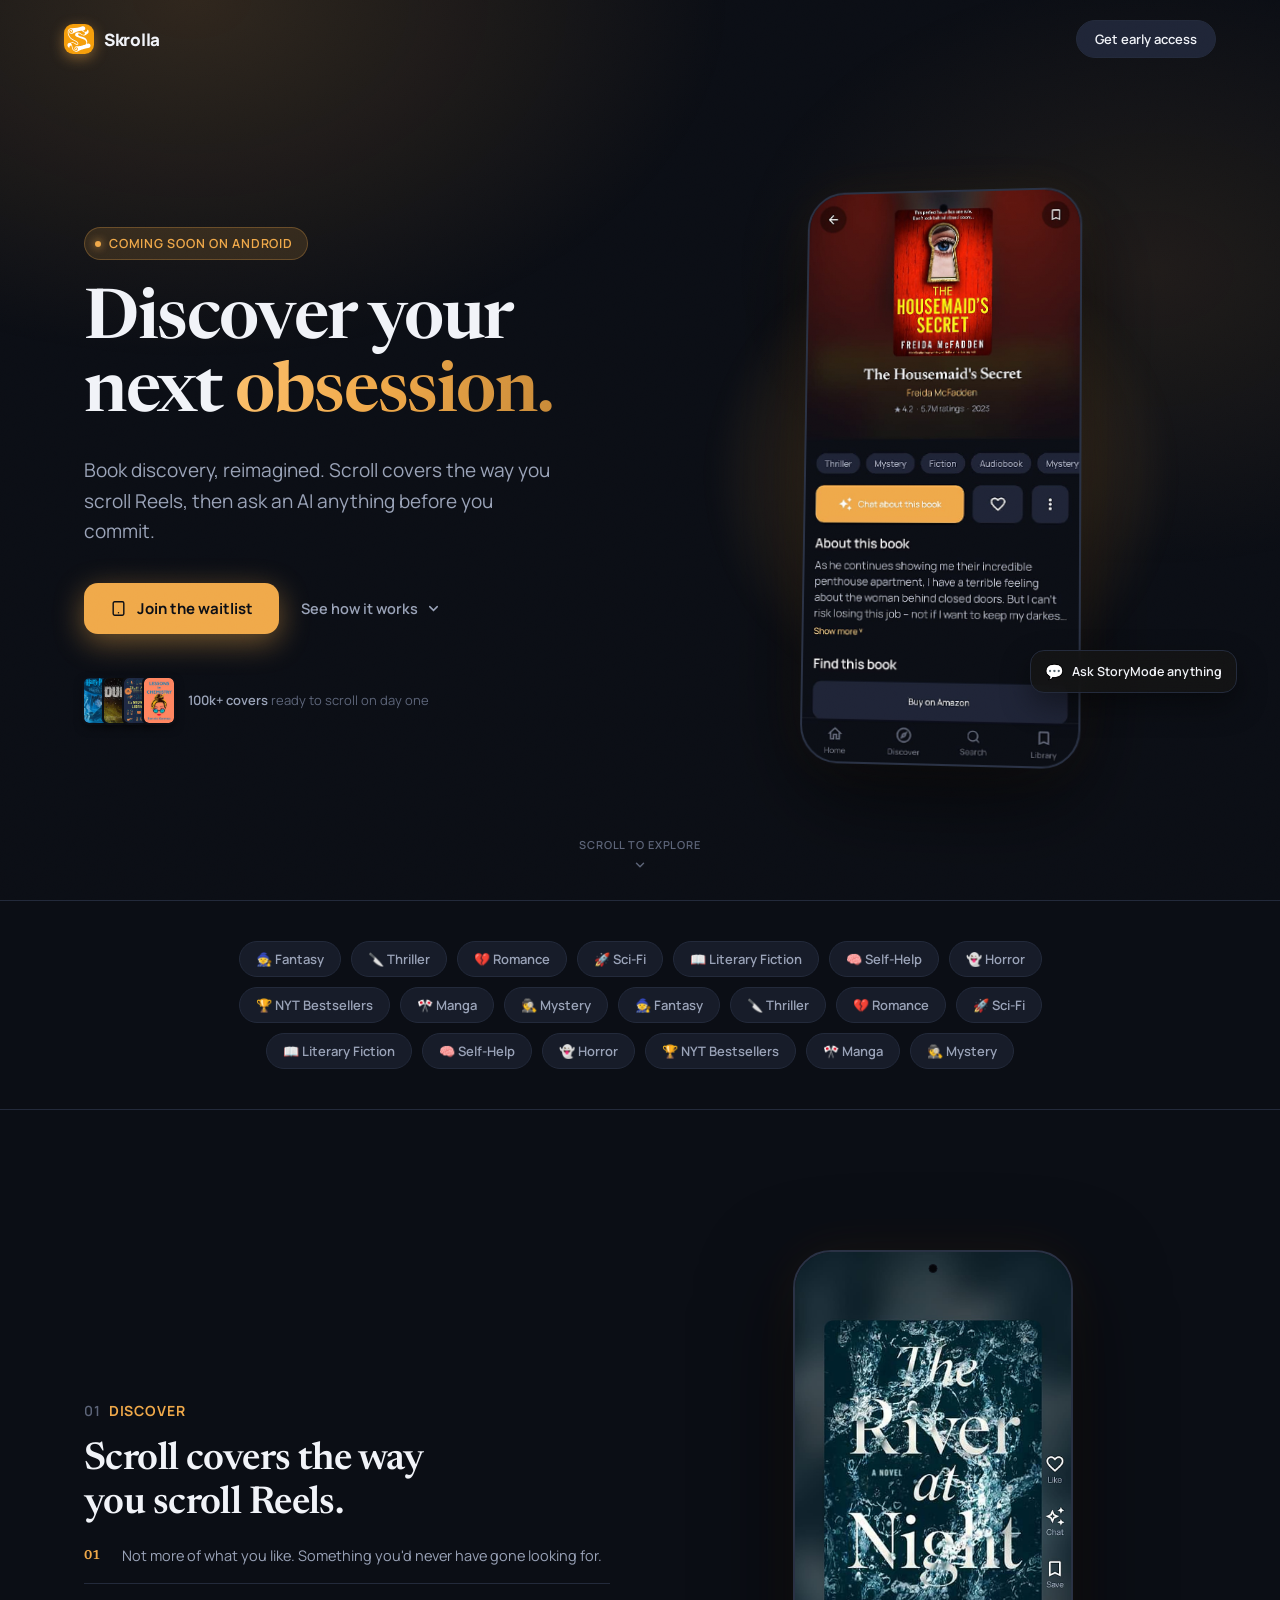
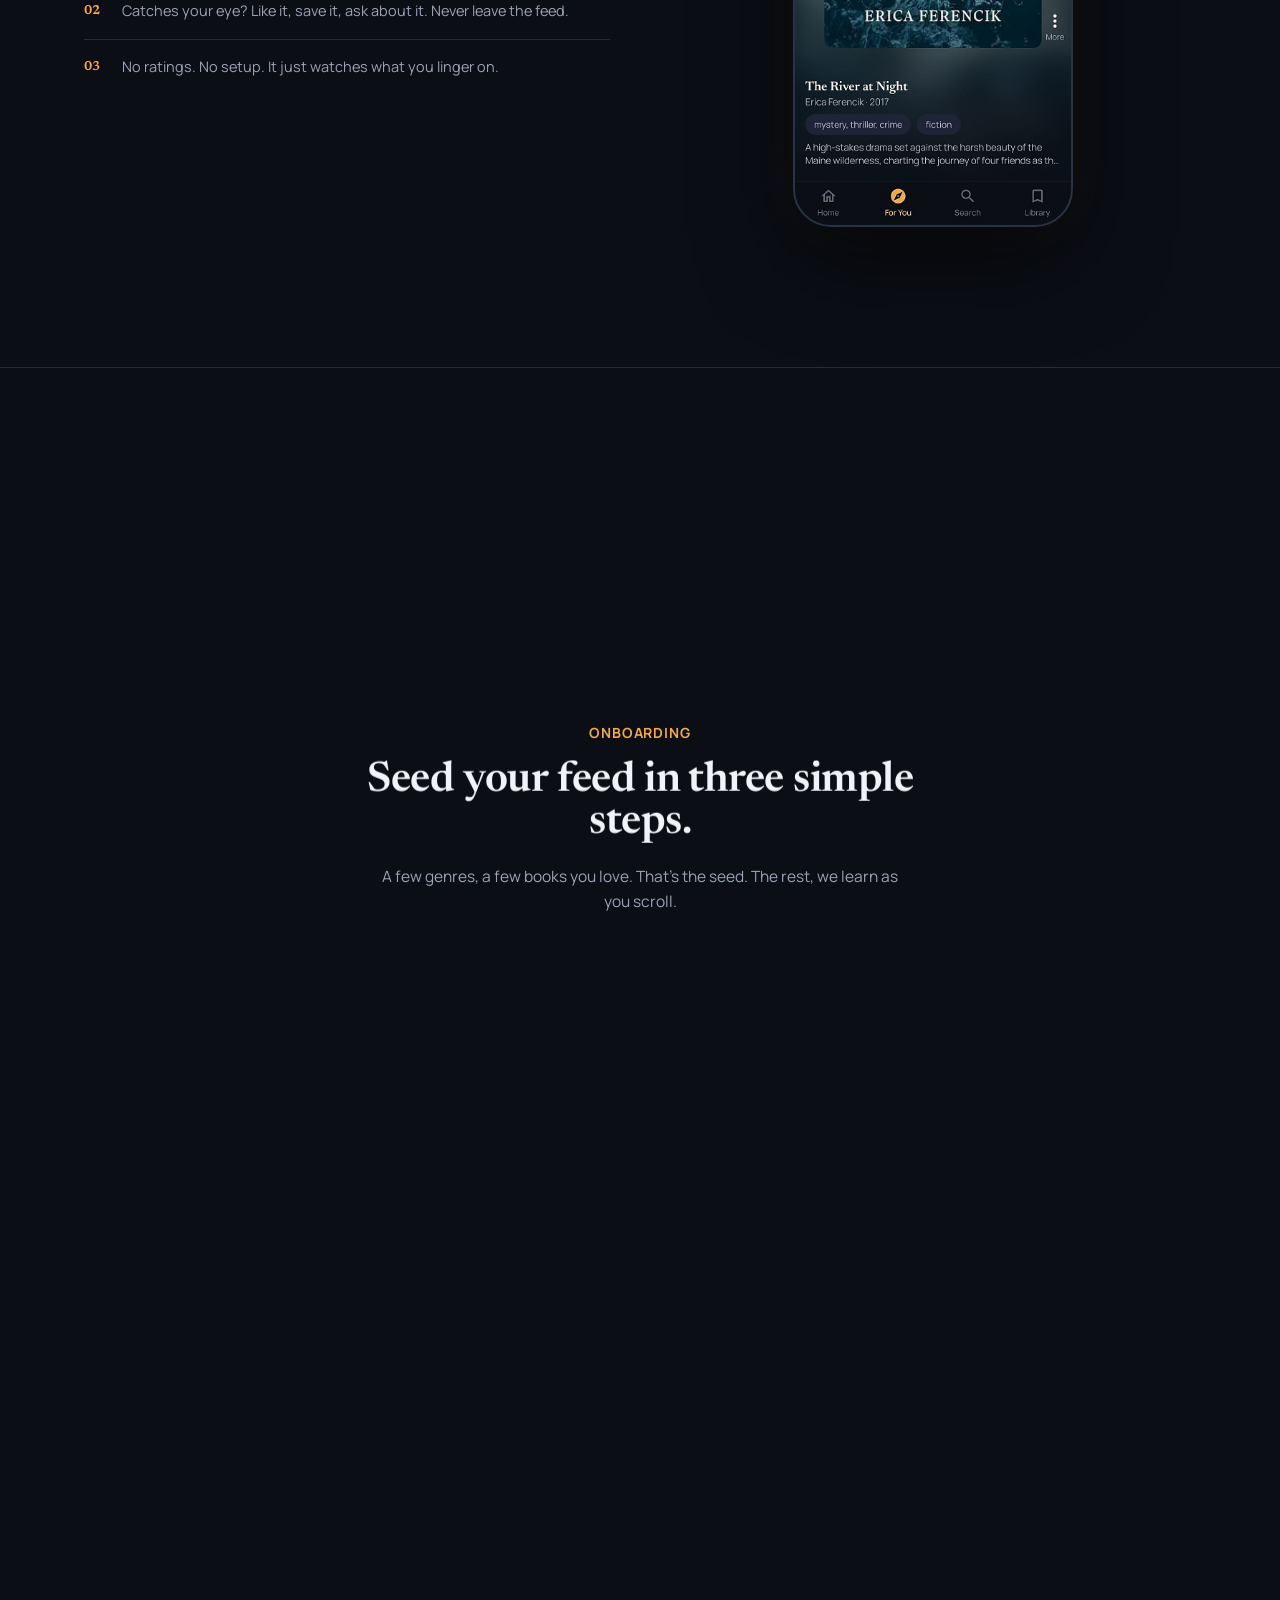
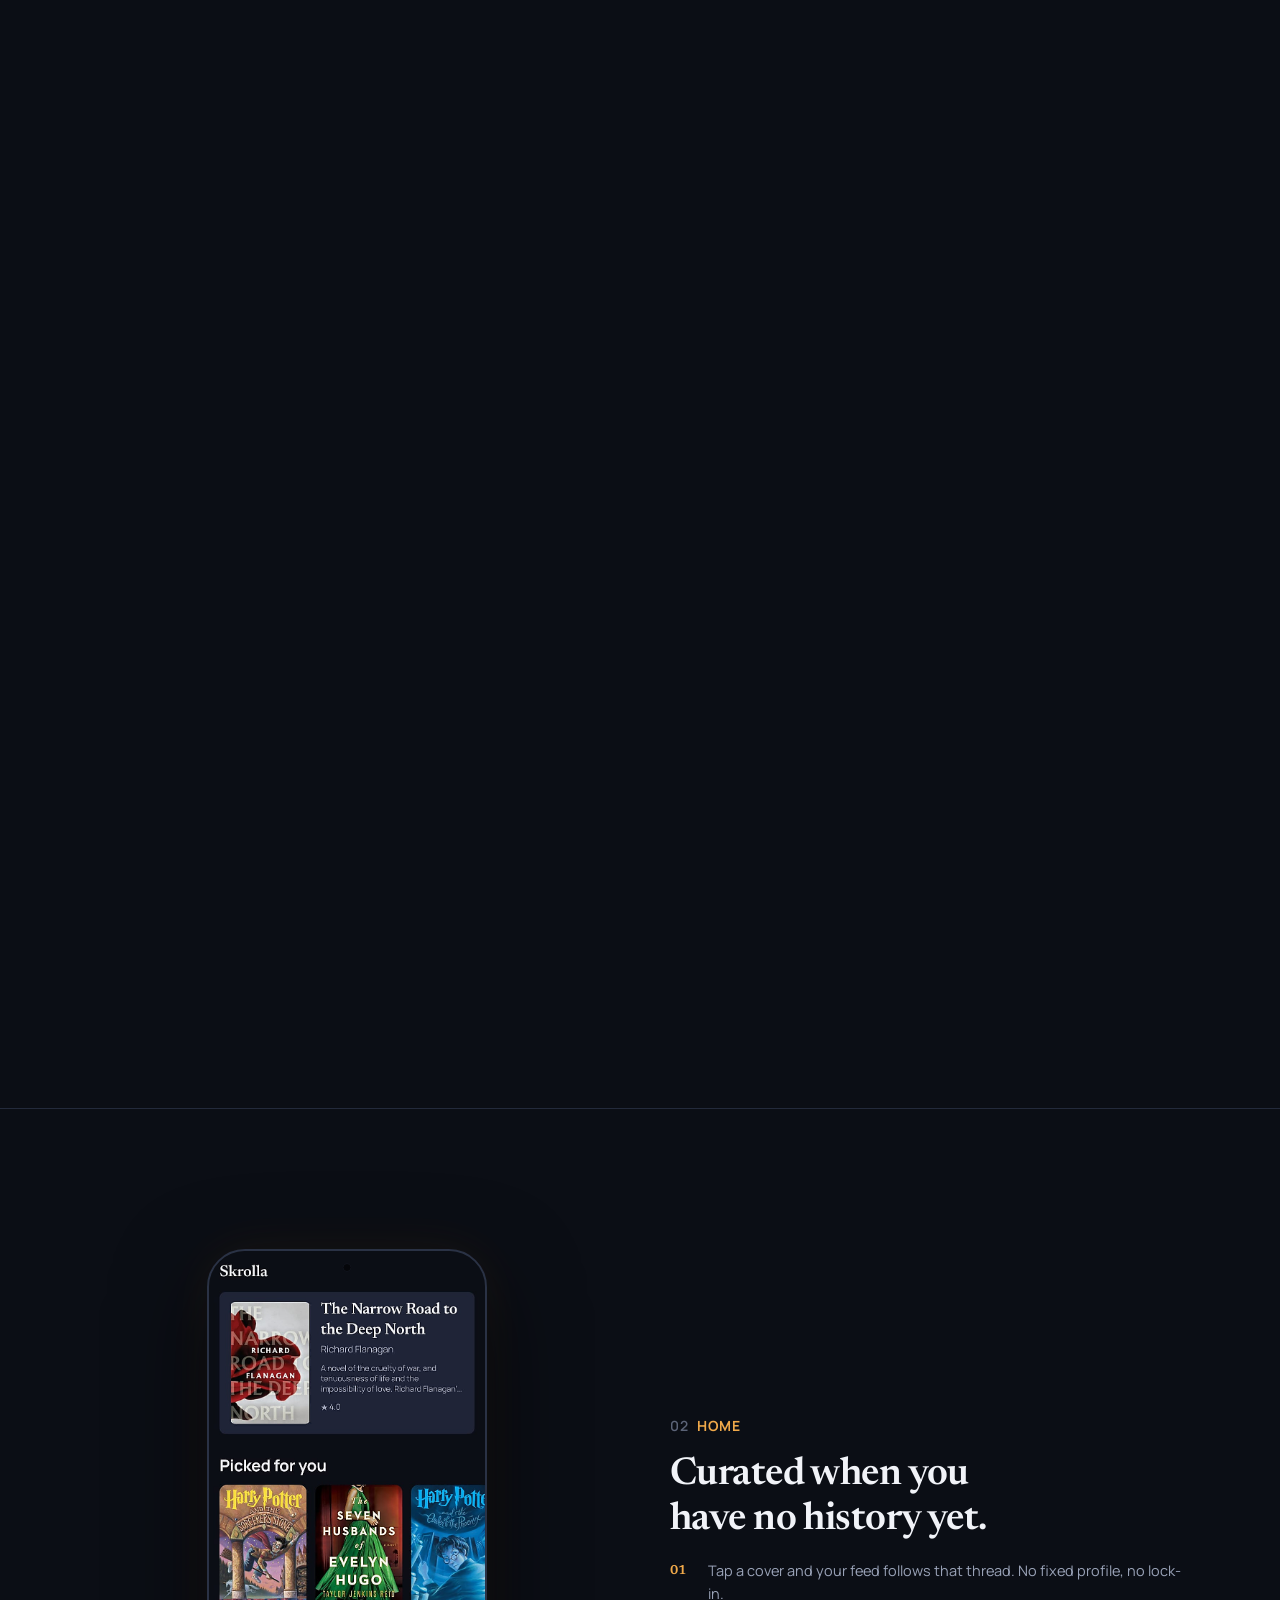
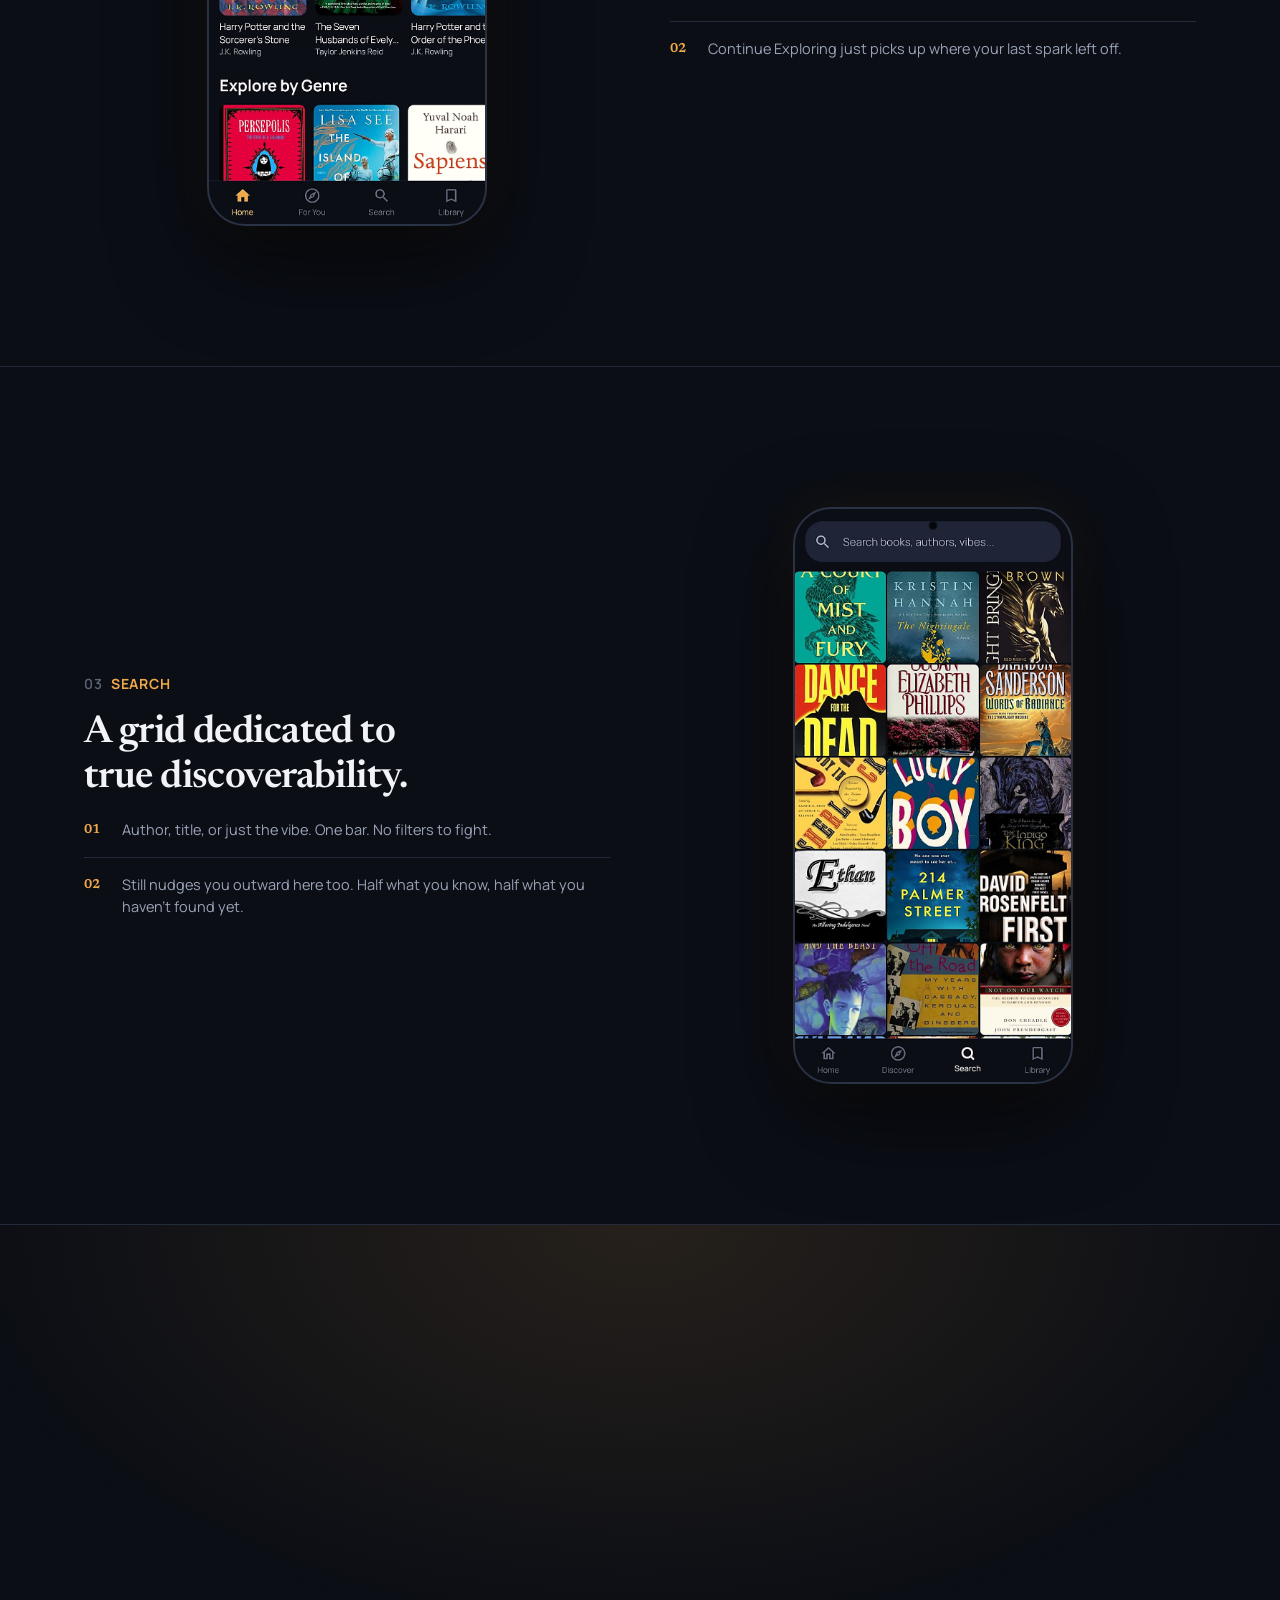
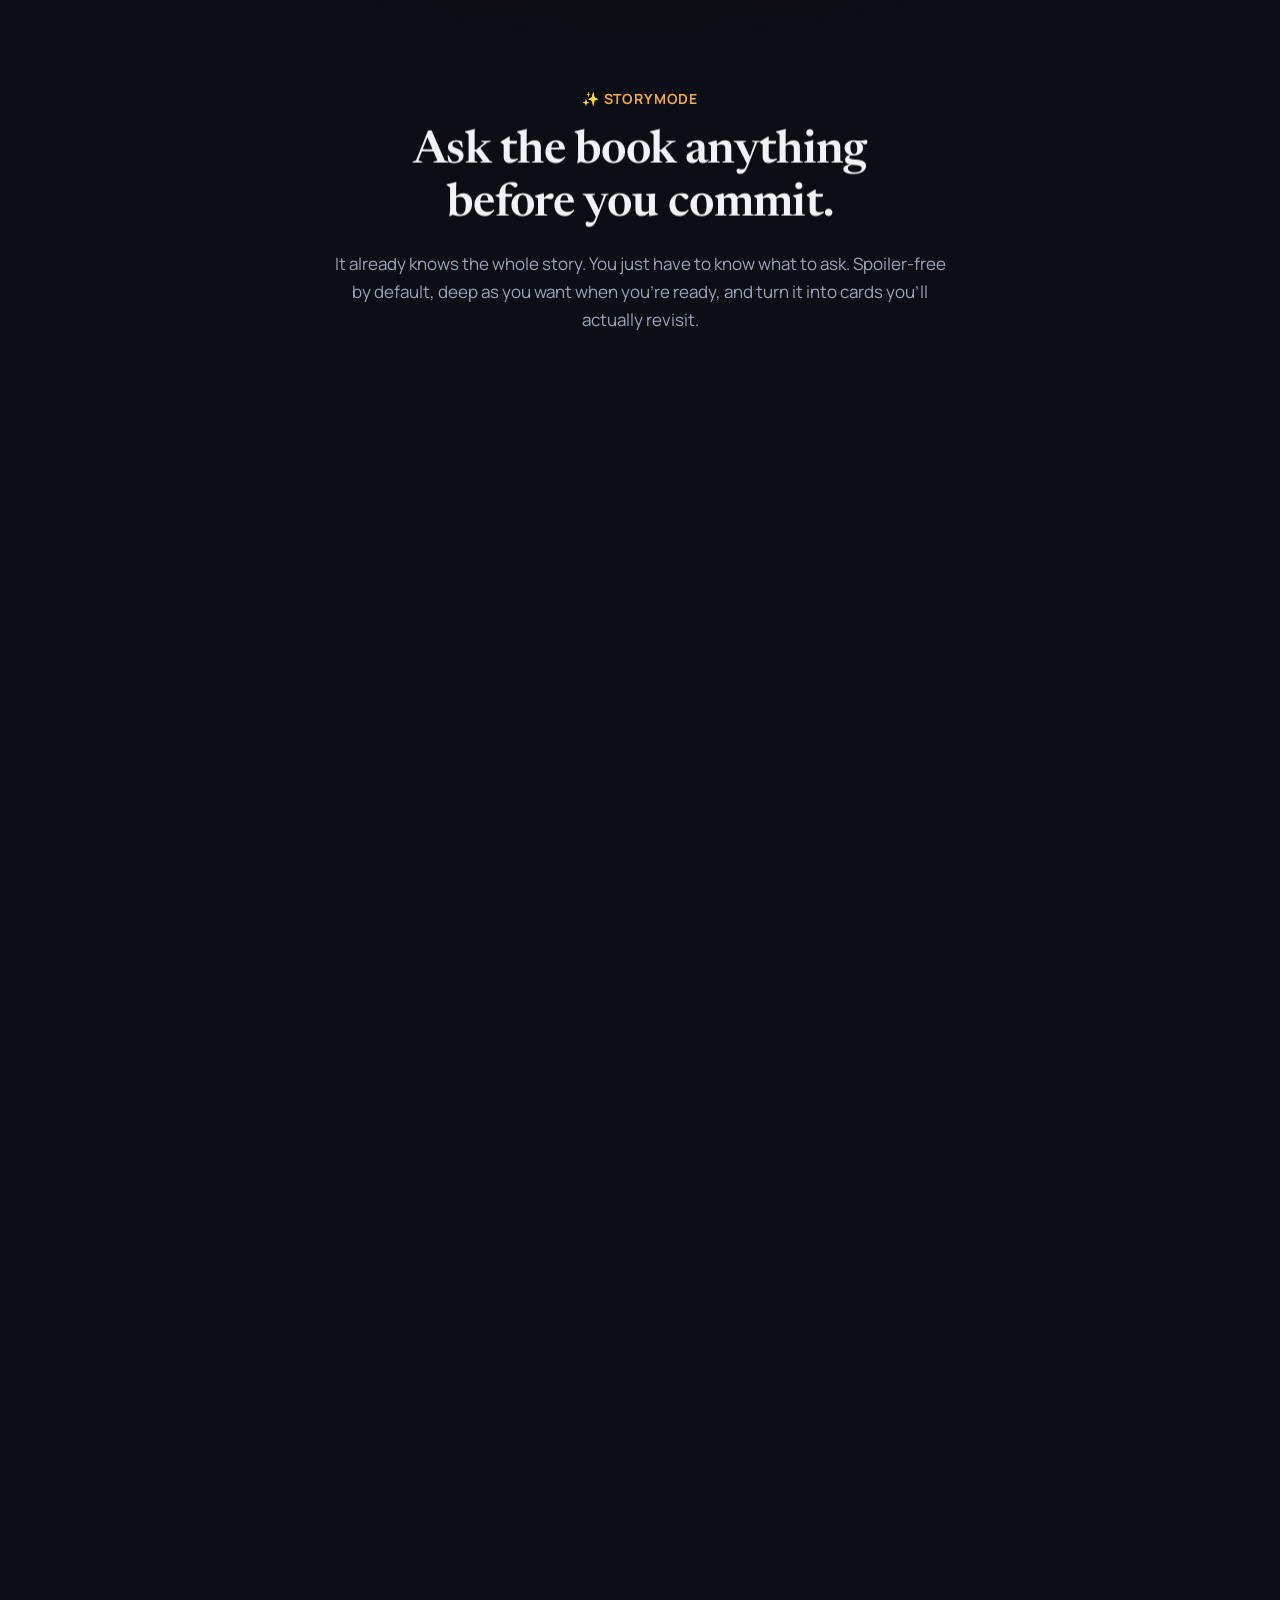
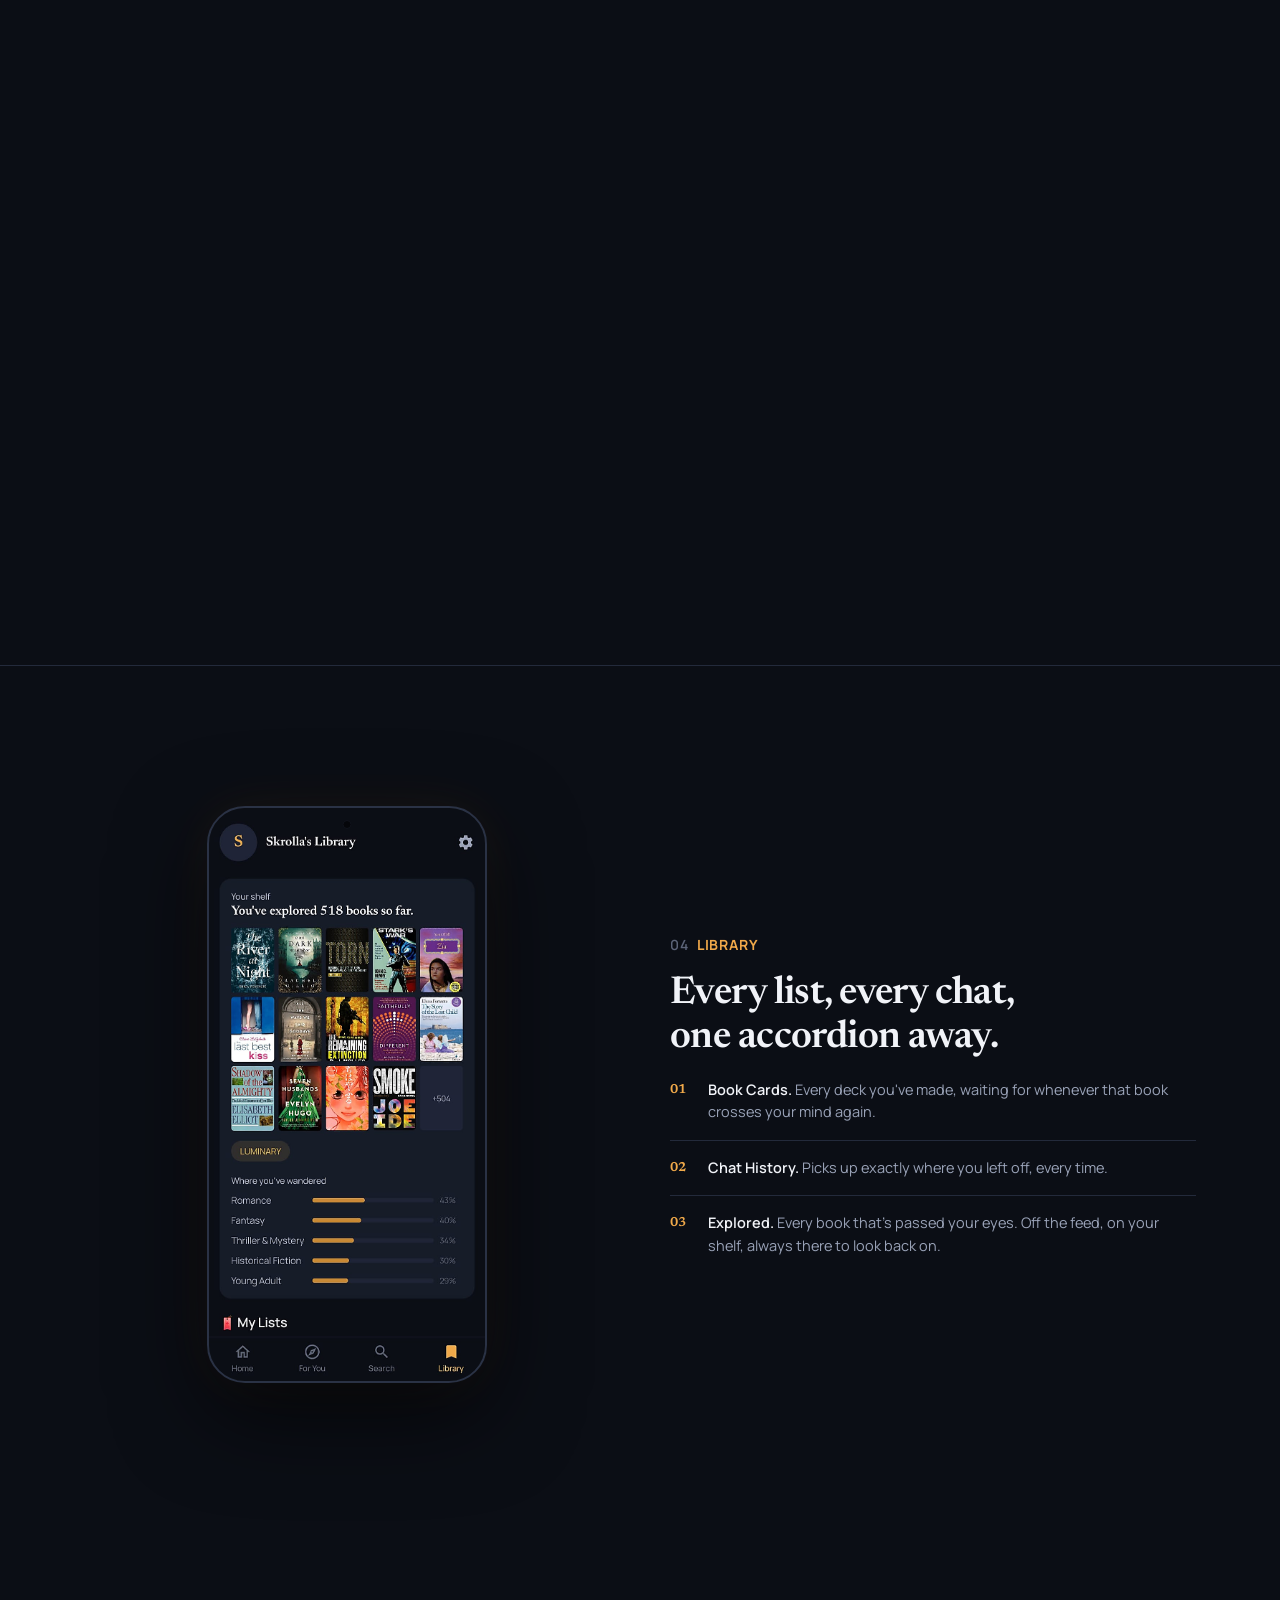
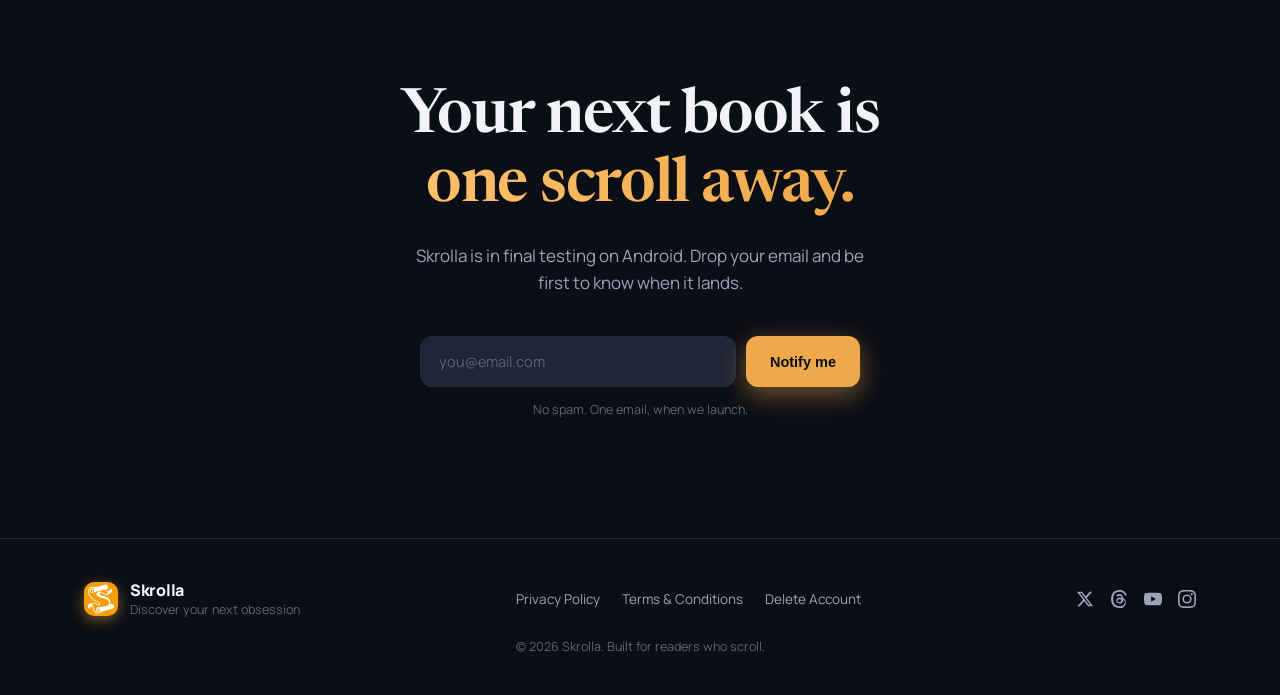
==== commit f65770ca: "Add account deletion request page for Play Store compliance Google Play requires a public URL where " ====
--- a/index.html
+++ b/index.html
@@ -288,6 +288,7 @@
     <nav class="footer-links">
       <a href="privacy.html">Privacy Policy</a>
       <a href="terms.html">Terms &amp; Conditions</a>
+      <a href="delete-account.html">Delete Account</a>
     </nav>
     <div class="social-links">
       <a href="https://x.com/skrollabooks" target="_blank" rel="noopener" aria-label="Skrolla on X"><svg viewBox="0 0 24 24"><path d="M18.244 2.25h3.308l-7.227 8.26 8.502 11.24H16.17l-5.214-6.817L4.99 21.75H1.68l7.73-8.835L1.254 2.25H8.08l4.713 6.231zm-1.161 17.52h1.833L7.084 4.126H5.117z"/></svg></a>
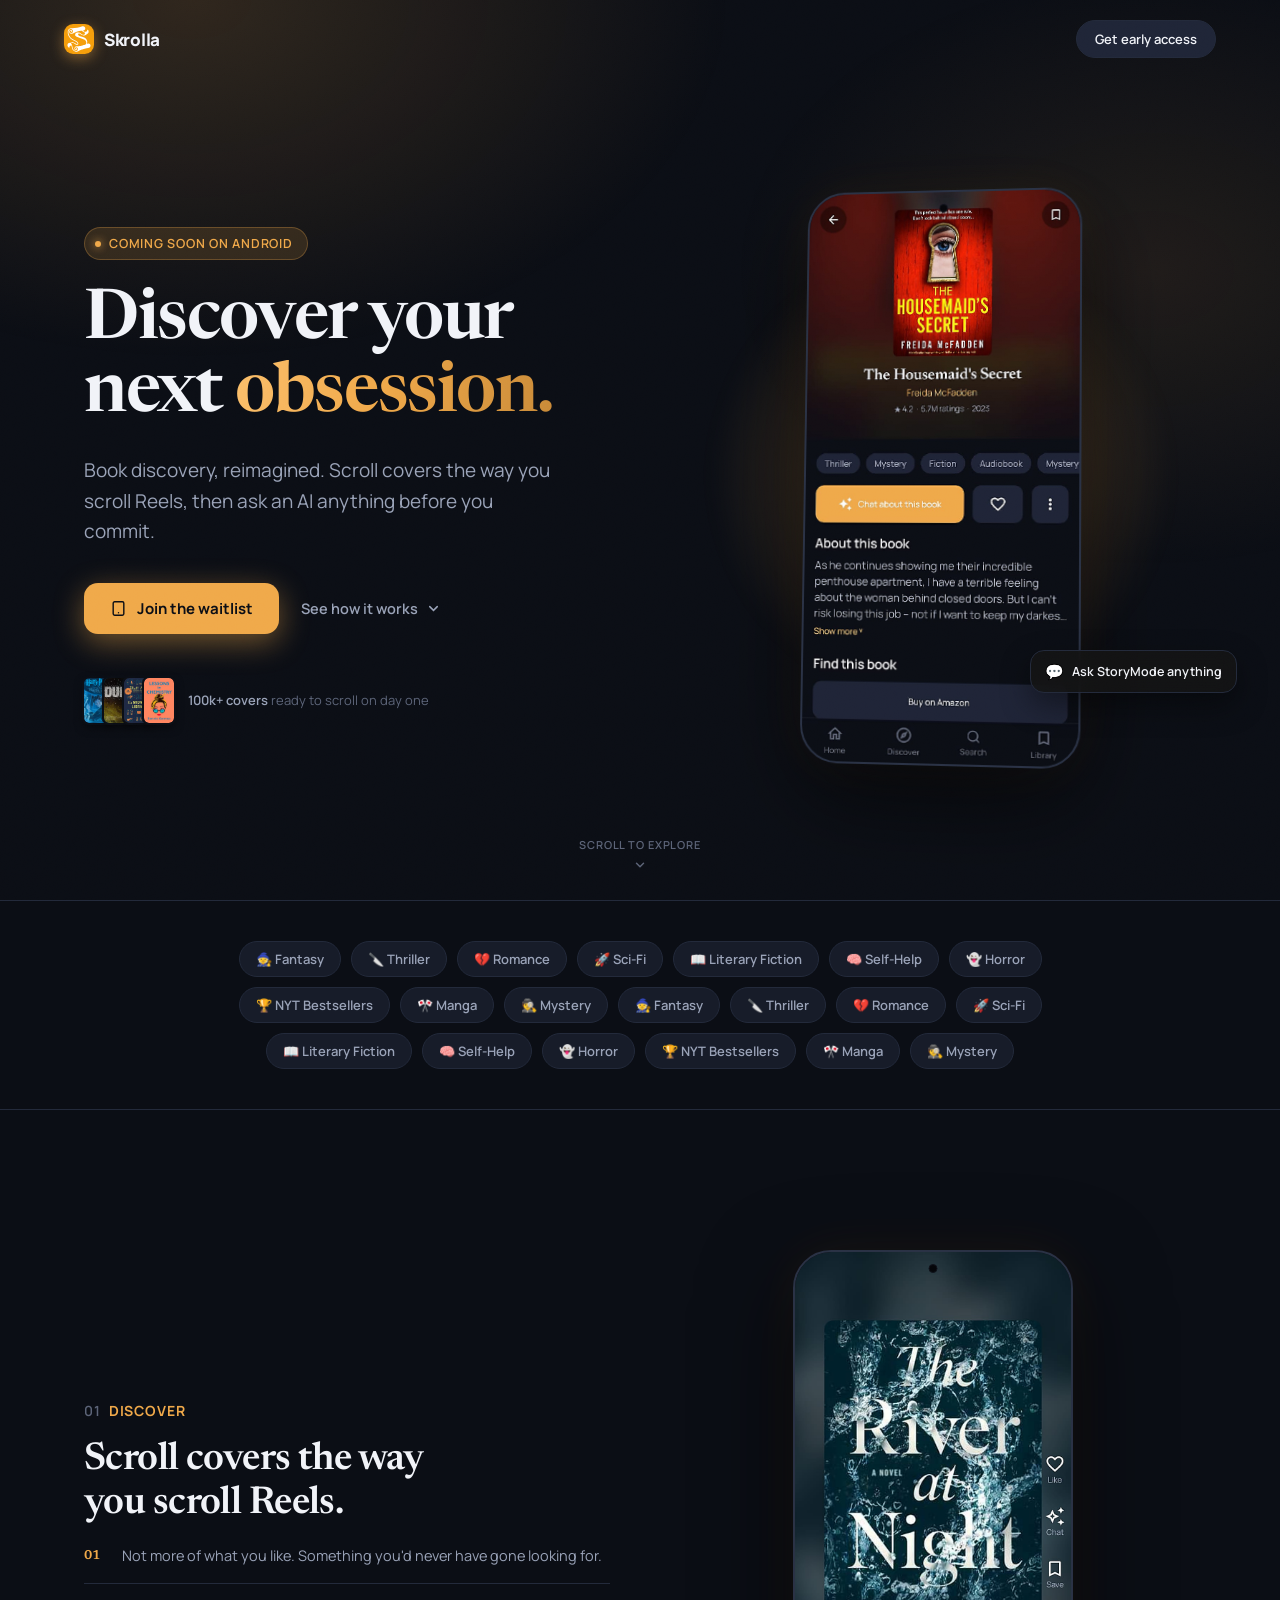
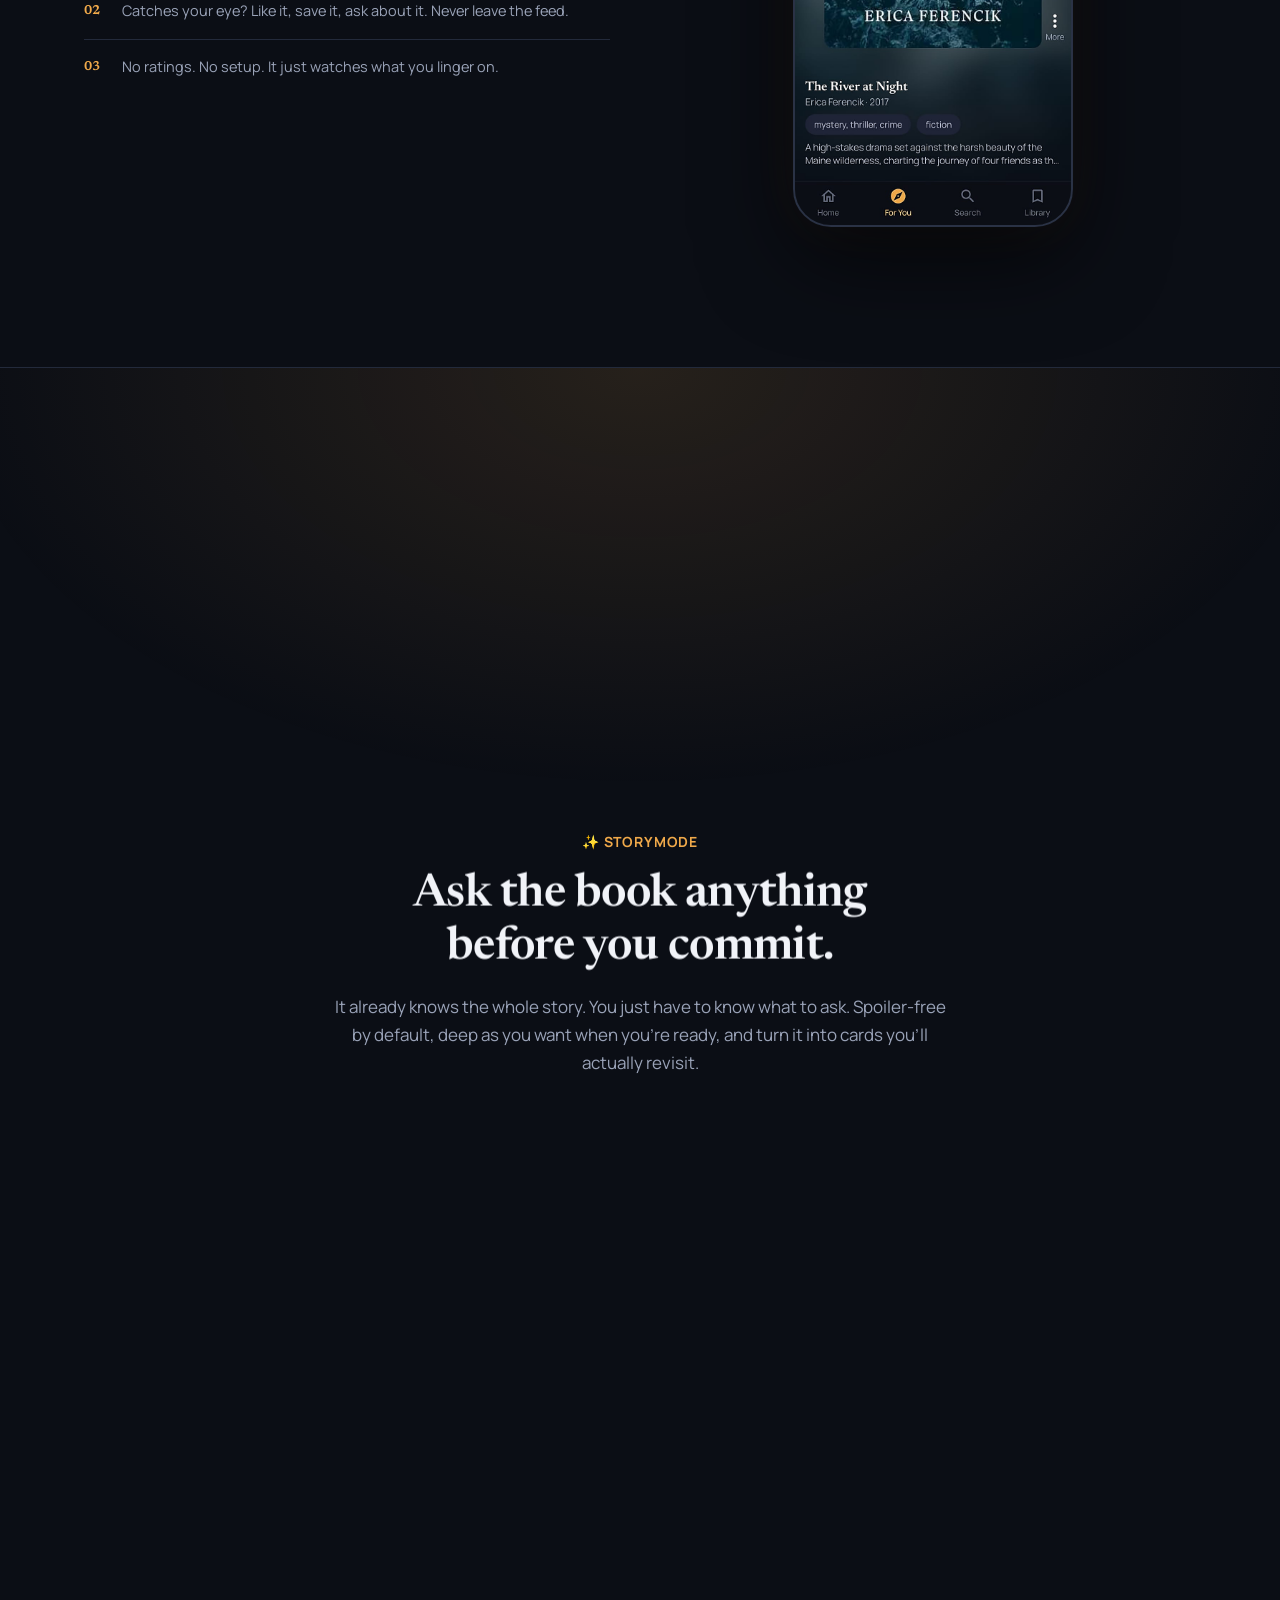
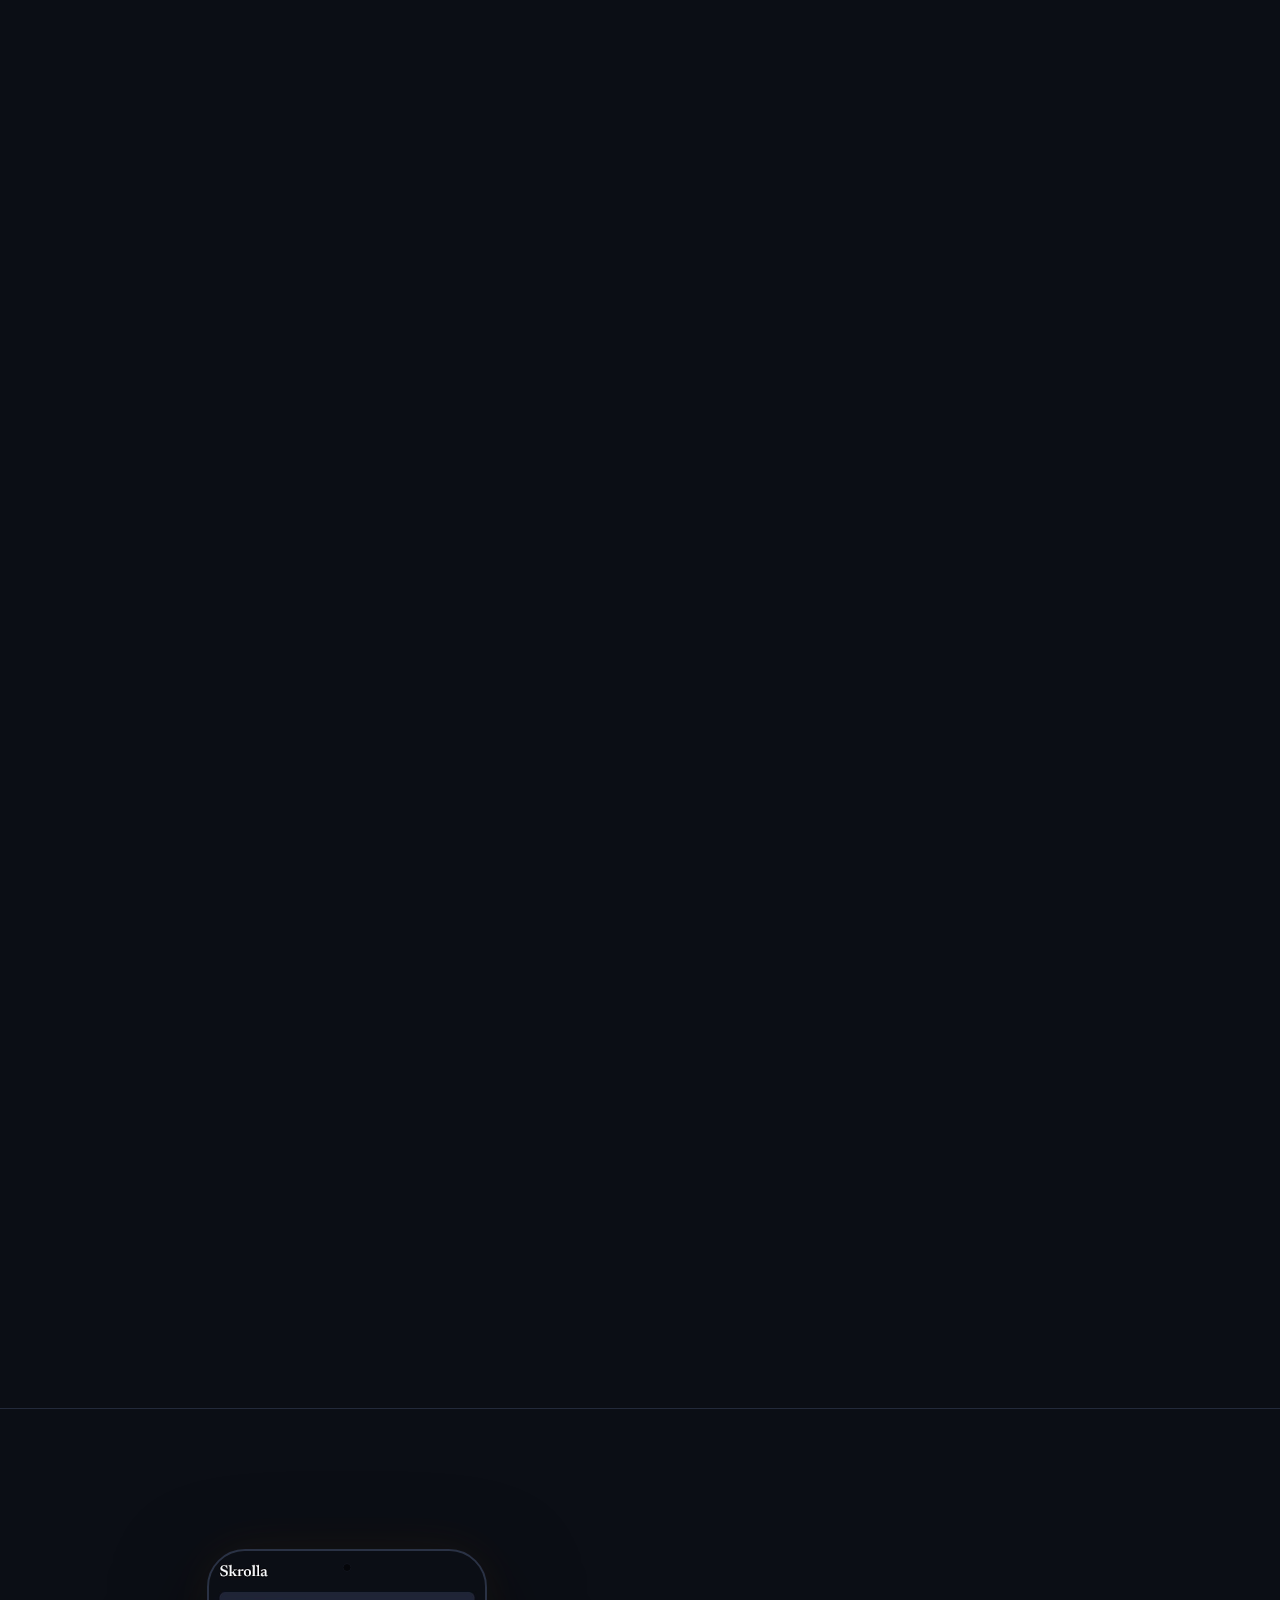
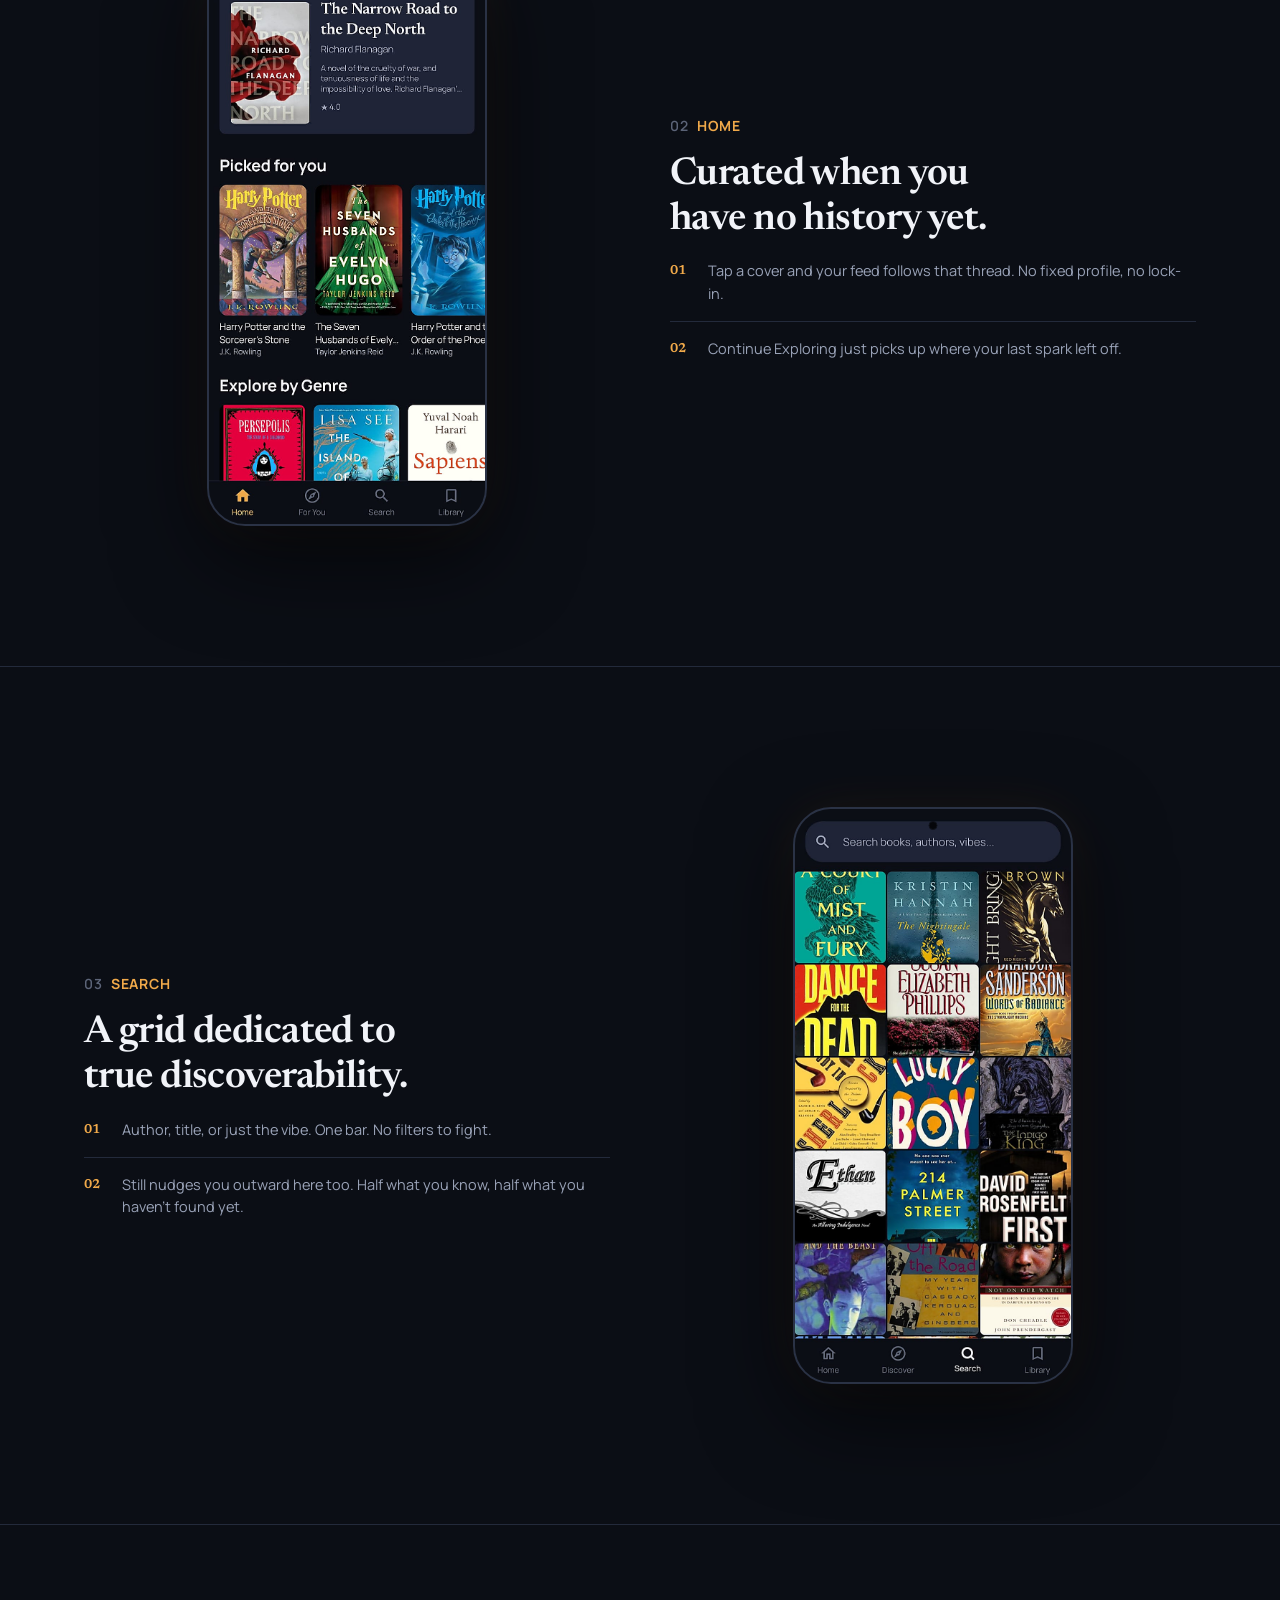
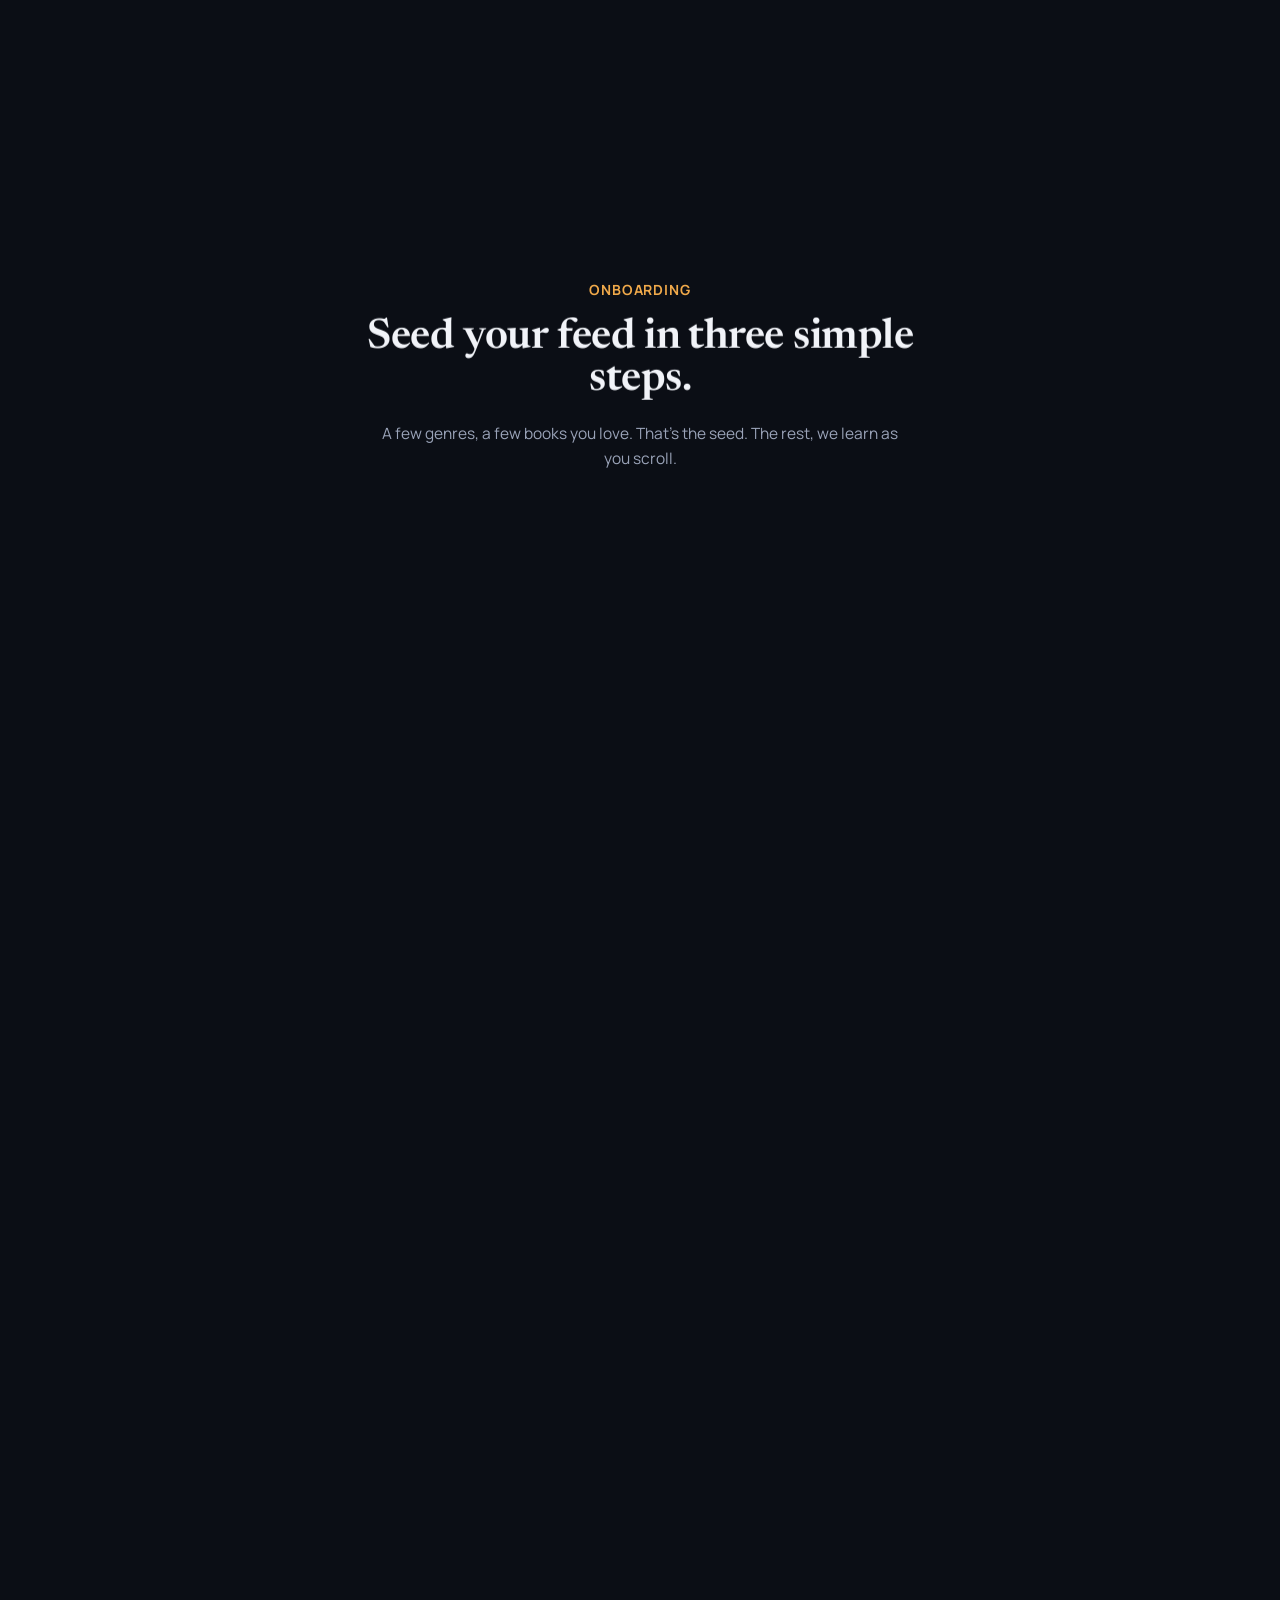
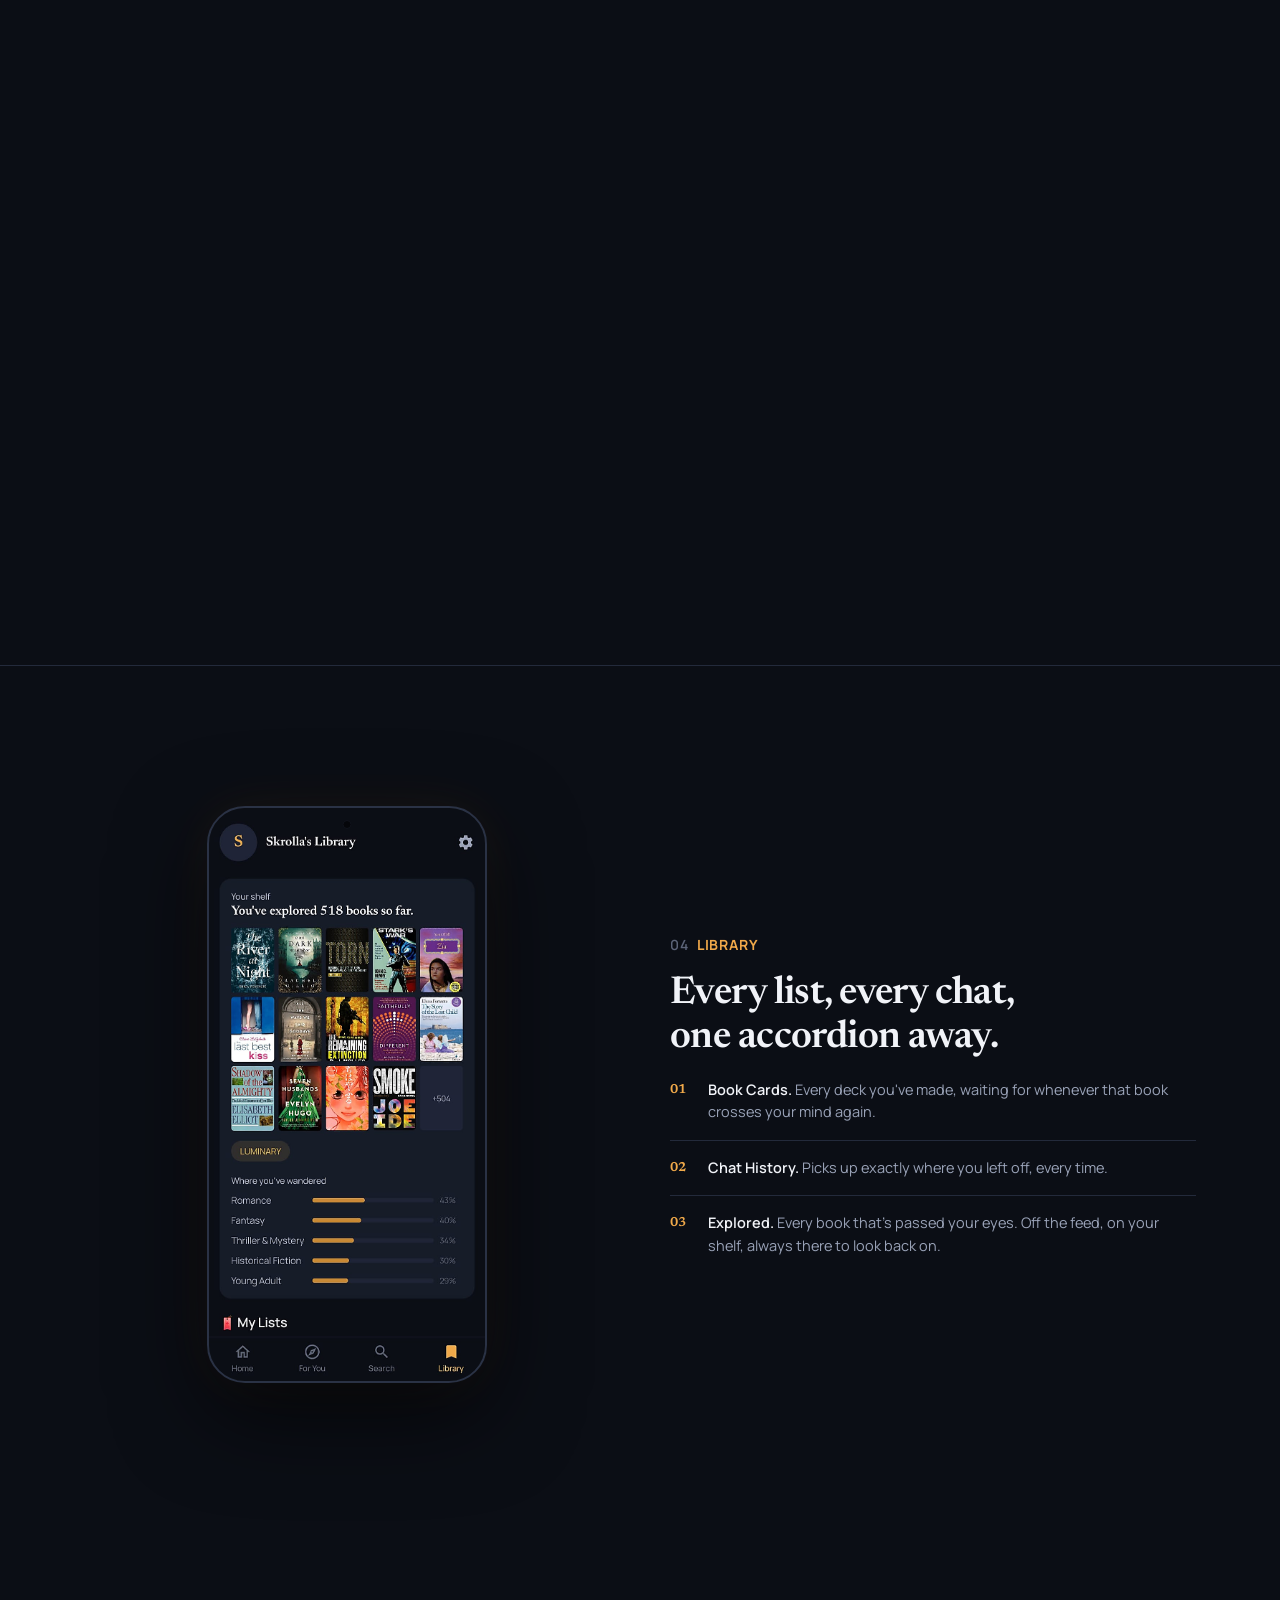
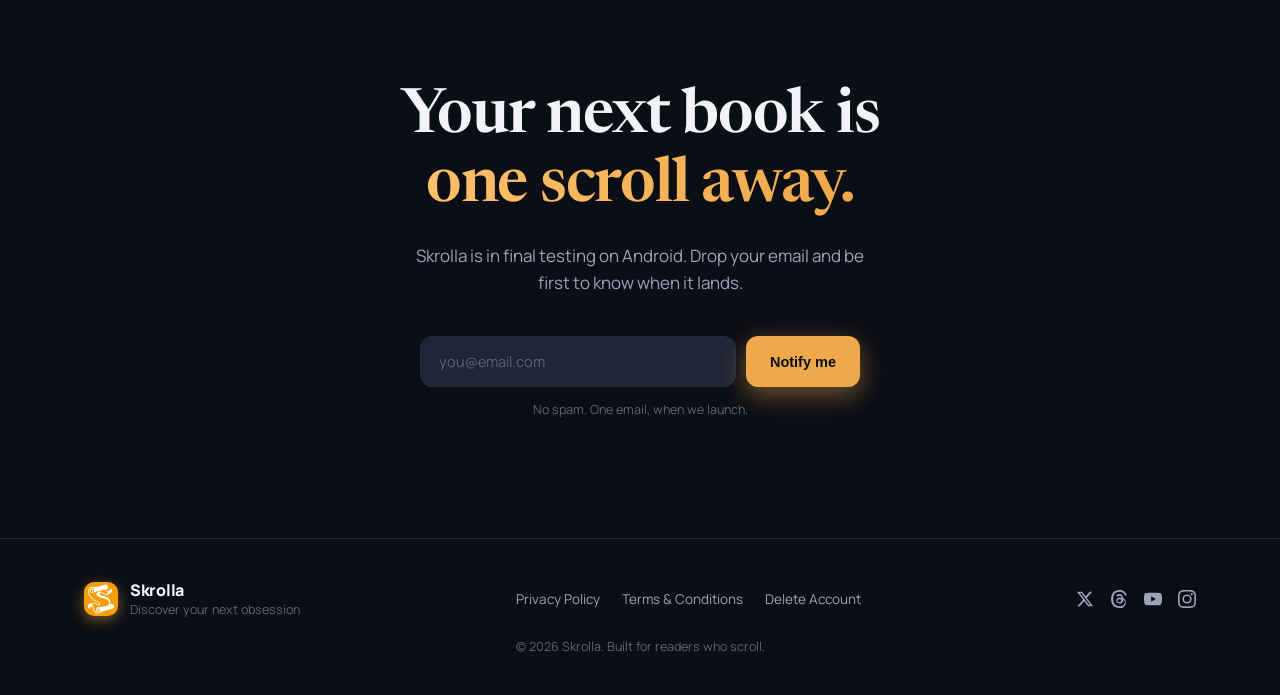
==== commit 24b8ac5b: "Move StoryMode spotlight above Home/Search, Onboarding below StoryMode is the stronger hook right af" ====
--- a/index.html
+++ b/index.html
@@ -104,36 +104,54 @@
   </div>
 </section>
 
-<!-- ============================================================ ONBOARDING -->
-<section class="connect-stage">
+<!-- ============================================================ STORYMODE SPOTLIGHT -->
+<section class="spotlight connect-stage" id="storymode">
   <div class="wrap">
     <div class="connect-pin">
-      <div class="connect-heading">
-        <div class="tag" style="justify-content:center;text-align:center" >Onboarding</div>
-        <h2 style="text-align:center;font-family:var(--font-serif);font-size:clamp(28px,3.4vw,42px);font-weight:600;letter-spacing:-0.01em;max-width:640px;margin:0 auto 20px">Seed your feed in three simple steps.</h2>
-        <p style="text-align:center;color:var(--text-secondary);font-size:15.5px;max-width:540px;margin:0 auto;line-height:1.6">A few genres, a few books you love. That's the seed. The rest, we learn as you scroll.</p>
-      </div>
+      <div class="spotlight-head connect-heading">
+        <div class="tag" style="justify-content:center">✨ StoryMode</div>
+        <h2>Ask the book anything<br>before you commit.</h2>
+        <p>It already knows the whole story. You just have to know what to ask. Spoiler-free by default, deep as you want when you're ready, and turn it into cards you'll actually revisit.</p>
+      </div>
+
+      <!-- 3 Phones side by side -->
       <div class="connect-visual">
-        <div class="onboarding-stage">
-          <div class="phone p1">
-            <div class="notch"></div>
-            <div class="screen">
-              <img class="app-screen-img" src="images/optimized/01-onboarding-screen.png" alt="Onboarding Name Screen">
-            </div>
-          </div>
-          <div class="phone p2">
-            <div class="notch"></div>
-            <div class="screen">
-              <img class="app-screen-img" src="images/optimized/01b-onboarding-genres.png" alt="Genre picker onboarding step">
-            </div>
-          </div>
-          <div class="phone p3">
-            <div class="notch"></div>
-            <div class="screen">
-              <img class="app-screen-img" src="images/optimized/01c-onboarding-search.png" alt="Book search onboarding step">
-            </div>
-          </div>
-        </div>
+        <div class="three-phones">
+
+          <!-- ── PHONE 1: Default Chat Window ── -->
+          <div class="triple-phone-wrap">
+            <div class="triple-label">Ask anything</div>
+            <div class="phone triple-phone" style="--pw:220px">
+              <div class="notch"></div>
+              <div class="screen">
+                <img class="app-screen-img" src="images/optimized/chat-window-default.png" alt="StoryMode Chat Screen">
+              </div>
+            </div>
+          </div>
+
+          <!-- ── PHONE 2: Chat + Inline Cards (featured) ── -->
+          <div class="triple-phone-wrap center-phone">
+            <div class="triple-label active">Generate cards</div>
+            <div class="phone triple-phone featured-phone" style="--pw:240px">
+              <div class="notch"></div>
+              <div class="screen">
+                <img class="app-screen-img" src="images/optimized/llm-chat-cards.png" alt="StoryMode Chat Cards Inline Screen">
+              </div>
+            </div>
+          </div>
+
+          <!-- ── PHONE 3: Dedicated Story Cards Screen ── -->
+          <div class="triple-phone-wrap">
+            <div class="triple-label">Swipe through insights</div>
+            <div class="phone triple-phone" style="--pw:220px">
+              <div class="notch"></div>
+              <div class="screen">
+                <img class="app-screen-img" src="images/optimized/cards-1.png" alt="StoryMode Dedicated Cards Screen">
+              </div>
+            </div>
+          </div>
+
+        </div><!-- /.three-phones -->
       </div>
     </div>
   </div>
@@ -183,54 +201,36 @@
   </div>
 </section>
 
-<!-- ============================================================ STORYMODE SPOTLIGHT -->
-<section class="spotlight connect-stage" id="storymode">
+<!-- ============================================================ ONBOARDING -->
+<section class="connect-stage">
   <div class="wrap">
     <div class="connect-pin">
-      <div class="spotlight-head connect-heading">
-        <div class="tag" style="justify-content:center">✨ StoryMode</div>
-        <h2>Ask the book anything<br>before you commit.</h2>
-        <p>It already knows the whole story. You just have to know what to ask. Spoiler-free by default, deep as you want when you're ready, and turn it into cards you'll actually revisit.</p>
-      </div>
-
-      <!-- 3 Phones side by side -->
+      <div class="connect-heading">
+        <div class="tag" style="justify-content:center;text-align:center" >Onboarding</div>
+        <h2 style="text-align:center;font-family:var(--font-serif);font-size:clamp(28px,3.4vw,42px);font-weight:600;letter-spacing:-0.01em;max-width:640px;margin:0 auto 20px">Seed your feed in three simple steps.</h2>
+        <p style="text-align:center;color:var(--text-secondary);font-size:15.5px;max-width:540px;margin:0 auto;line-height:1.6">A few genres, a few books you love. That's the seed. The rest, we learn as you scroll.</p>
+      </div>
       <div class="connect-visual">
-        <div class="three-phones">
-
-          <!-- ── PHONE 1: Default Chat Window ── -->
-          <div class="triple-phone-wrap">
-            <div class="triple-label">Ask anything</div>
-            <div class="phone triple-phone" style="--pw:220px">
-              <div class="notch"></div>
-              <div class="screen">
-                <img class="app-screen-img" src="images/optimized/chat-window-default.png" alt="StoryMode Chat Screen">
-              </div>
-            </div>
-          </div>
-
-          <!-- ── PHONE 2: Chat + Inline Cards (featured) ── -->
-          <div class="triple-phone-wrap center-phone">
-            <div class="triple-label active">Generate cards</div>
-            <div class="phone triple-phone featured-phone" style="--pw:240px">
-              <div class="notch"></div>
-              <div class="screen">
-                <img class="app-screen-img" src="images/optimized/llm-chat-cards.png" alt="StoryMode Chat Cards Inline Screen">
-              </div>
-            </div>
-          </div>
-
-          <!-- ── PHONE 3: Dedicated Story Cards Screen ── -->
-          <div class="triple-phone-wrap">
-            <div class="triple-label">Swipe through insights</div>
-            <div class="phone triple-phone" style="--pw:220px">
-              <div class="notch"></div>
-              <div class="screen">
-                <img class="app-screen-img" src="images/optimized/cards-1.png" alt="StoryMode Dedicated Cards Screen">
-              </div>
-            </div>
-          </div>
-
-        </div><!-- /.three-phones -->
+        <div class="onboarding-stage">
+          <div class="phone p1">
+            <div class="notch"></div>
+            <div class="screen">
+              <img class="app-screen-img" src="images/optimized/01-onboarding-screen.png" alt="Onboarding Name Screen">
+            </div>
+          </div>
+          <div class="phone p2">
+            <div class="notch"></div>
+            <div class="screen">
+              <img class="app-screen-img" src="images/optimized/01b-onboarding-genres.png" alt="Genre picker onboarding step">
+            </div>
+          </div>
+          <div class="phone p3">
+            <div class="notch"></div>
+            <div class="screen">
+              <img class="app-screen-img" src="images/optimized/01c-onboarding-search.png" alt="Book search onboarding step">
+            </div>
+          </div>
+        </div>
       </div>
     </div>
   </div>
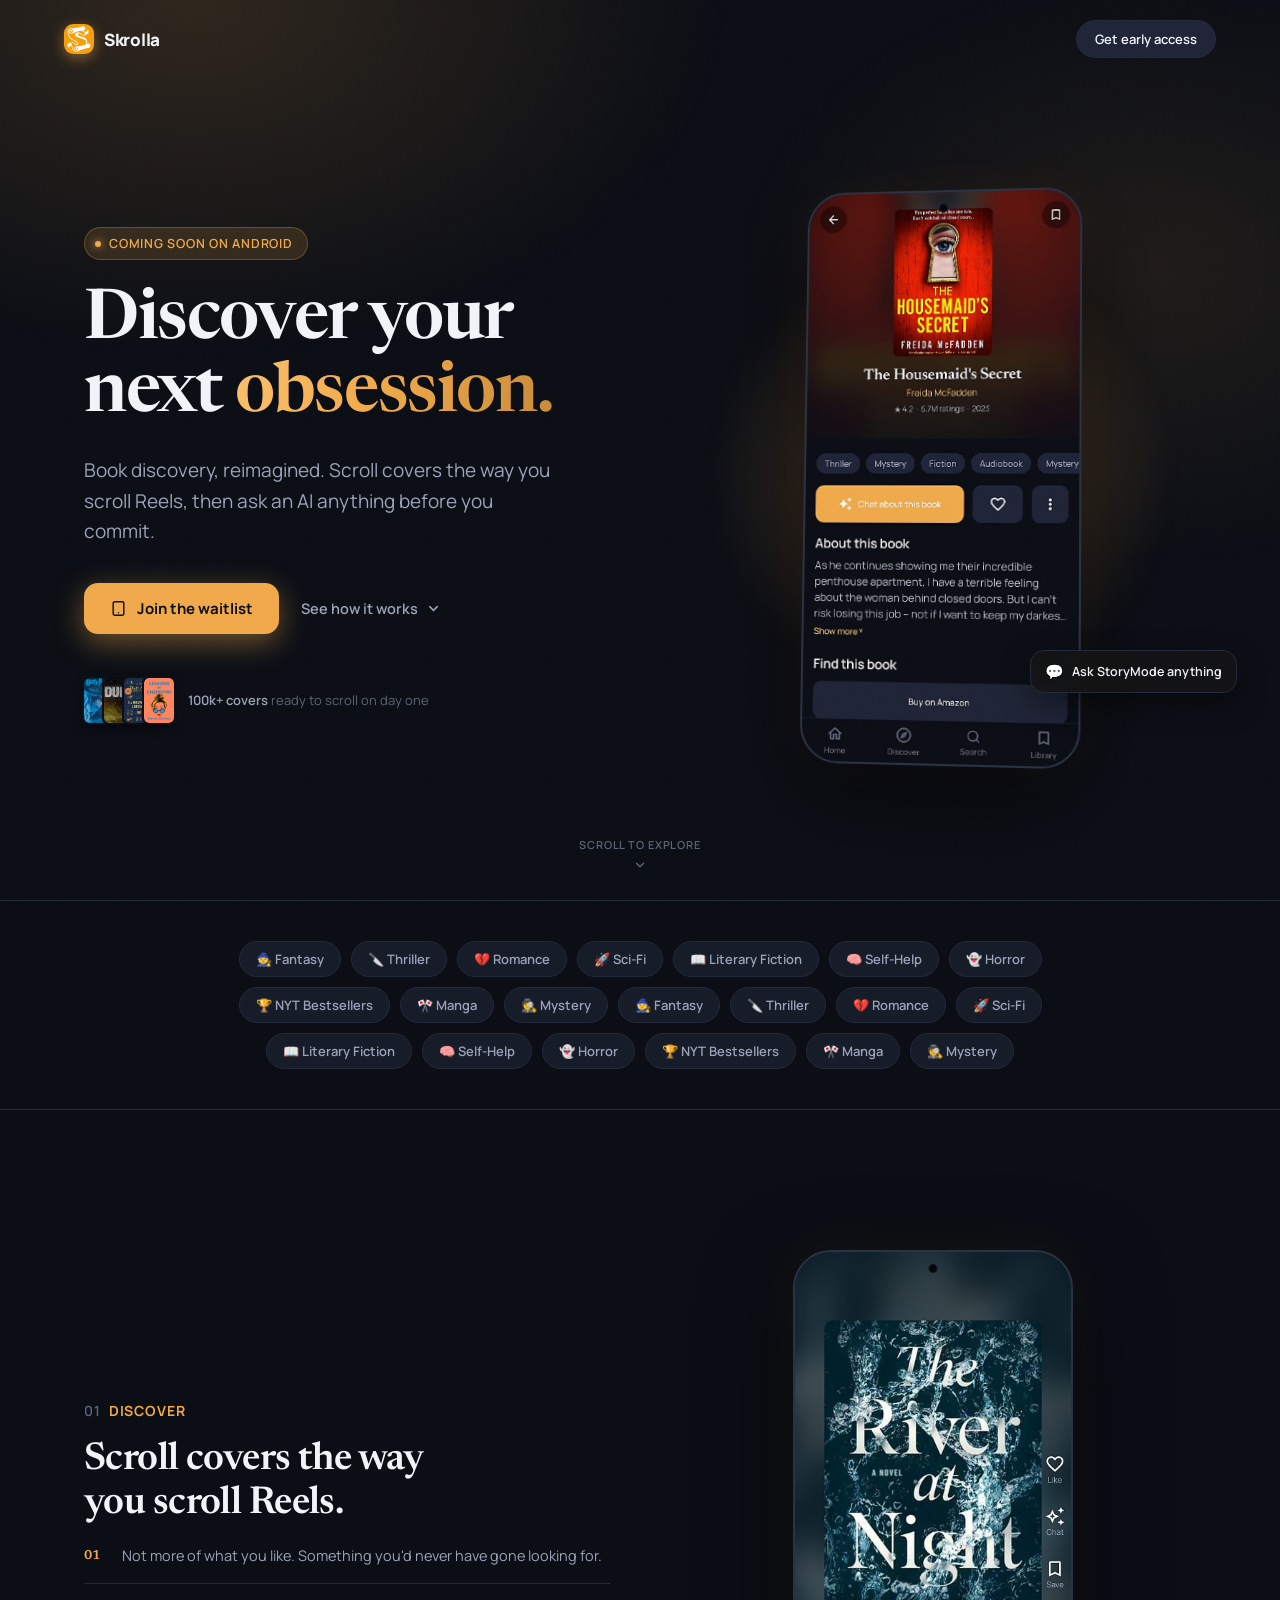
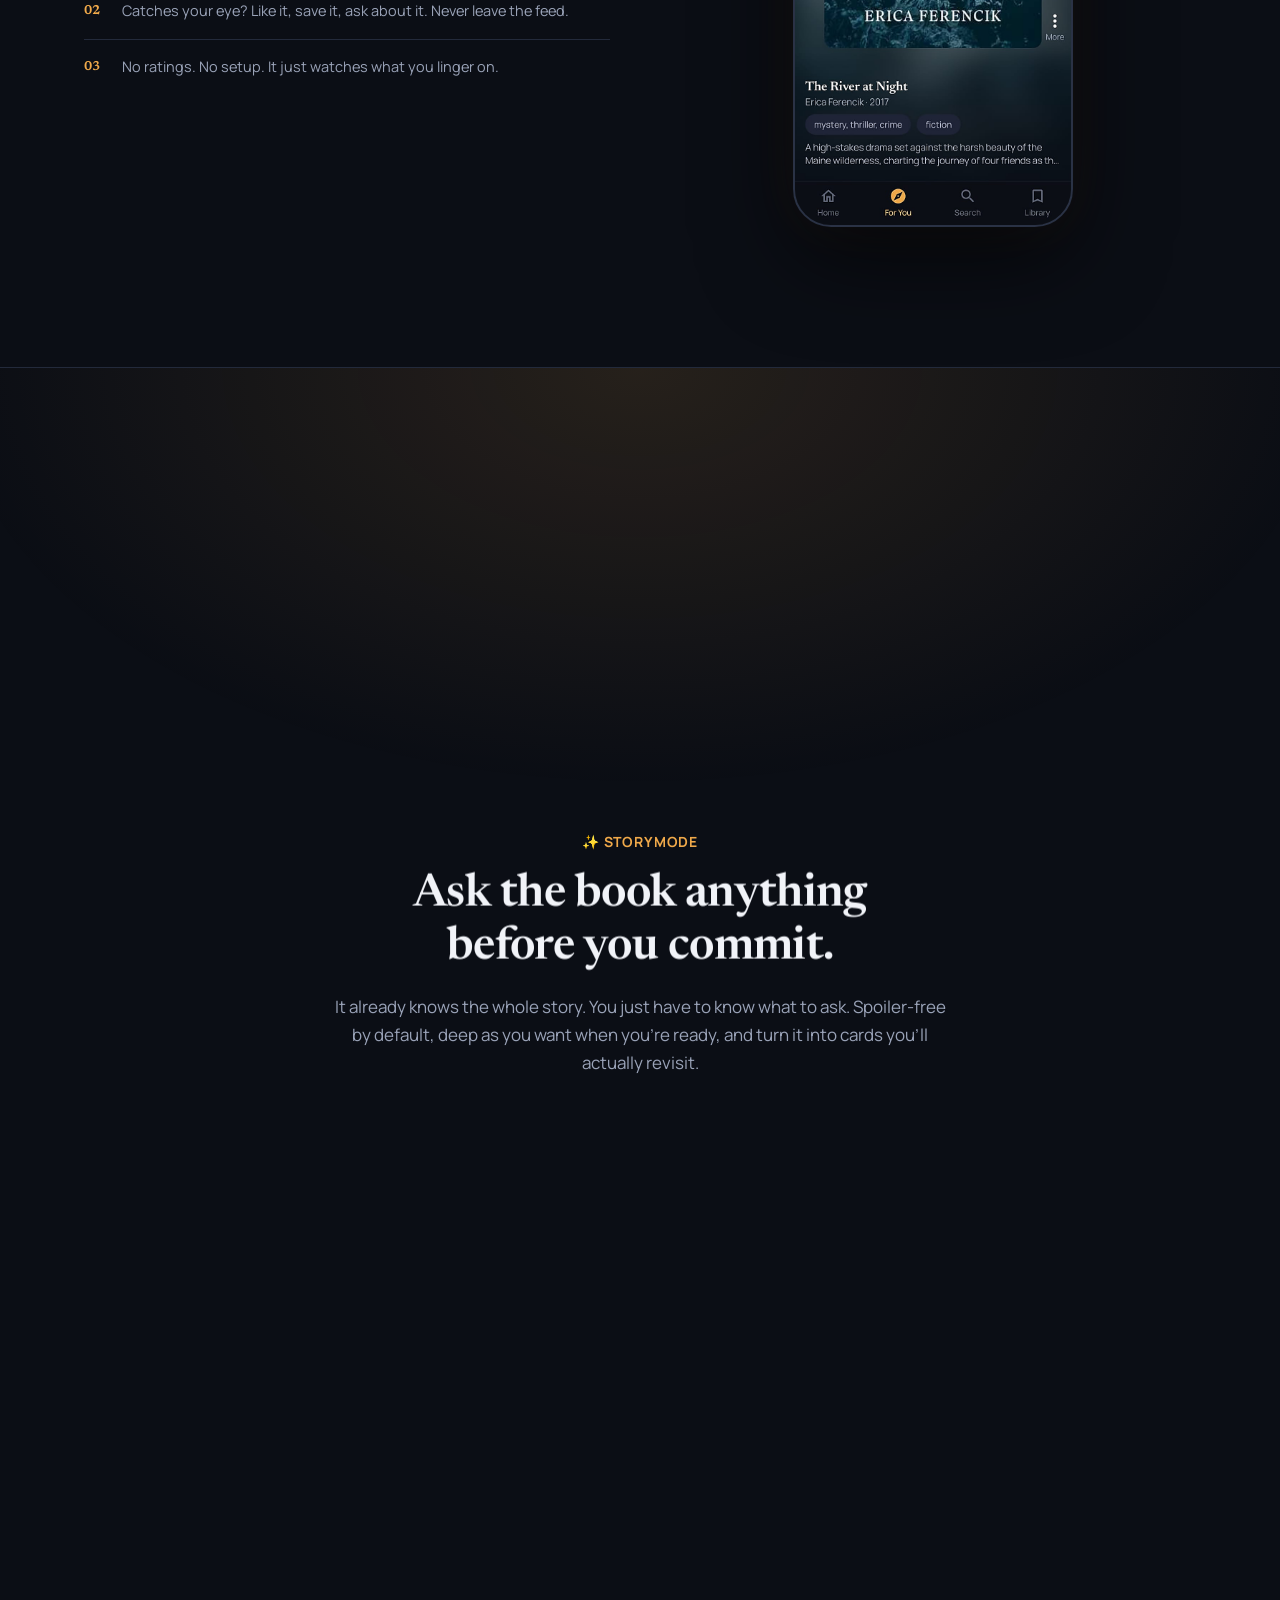
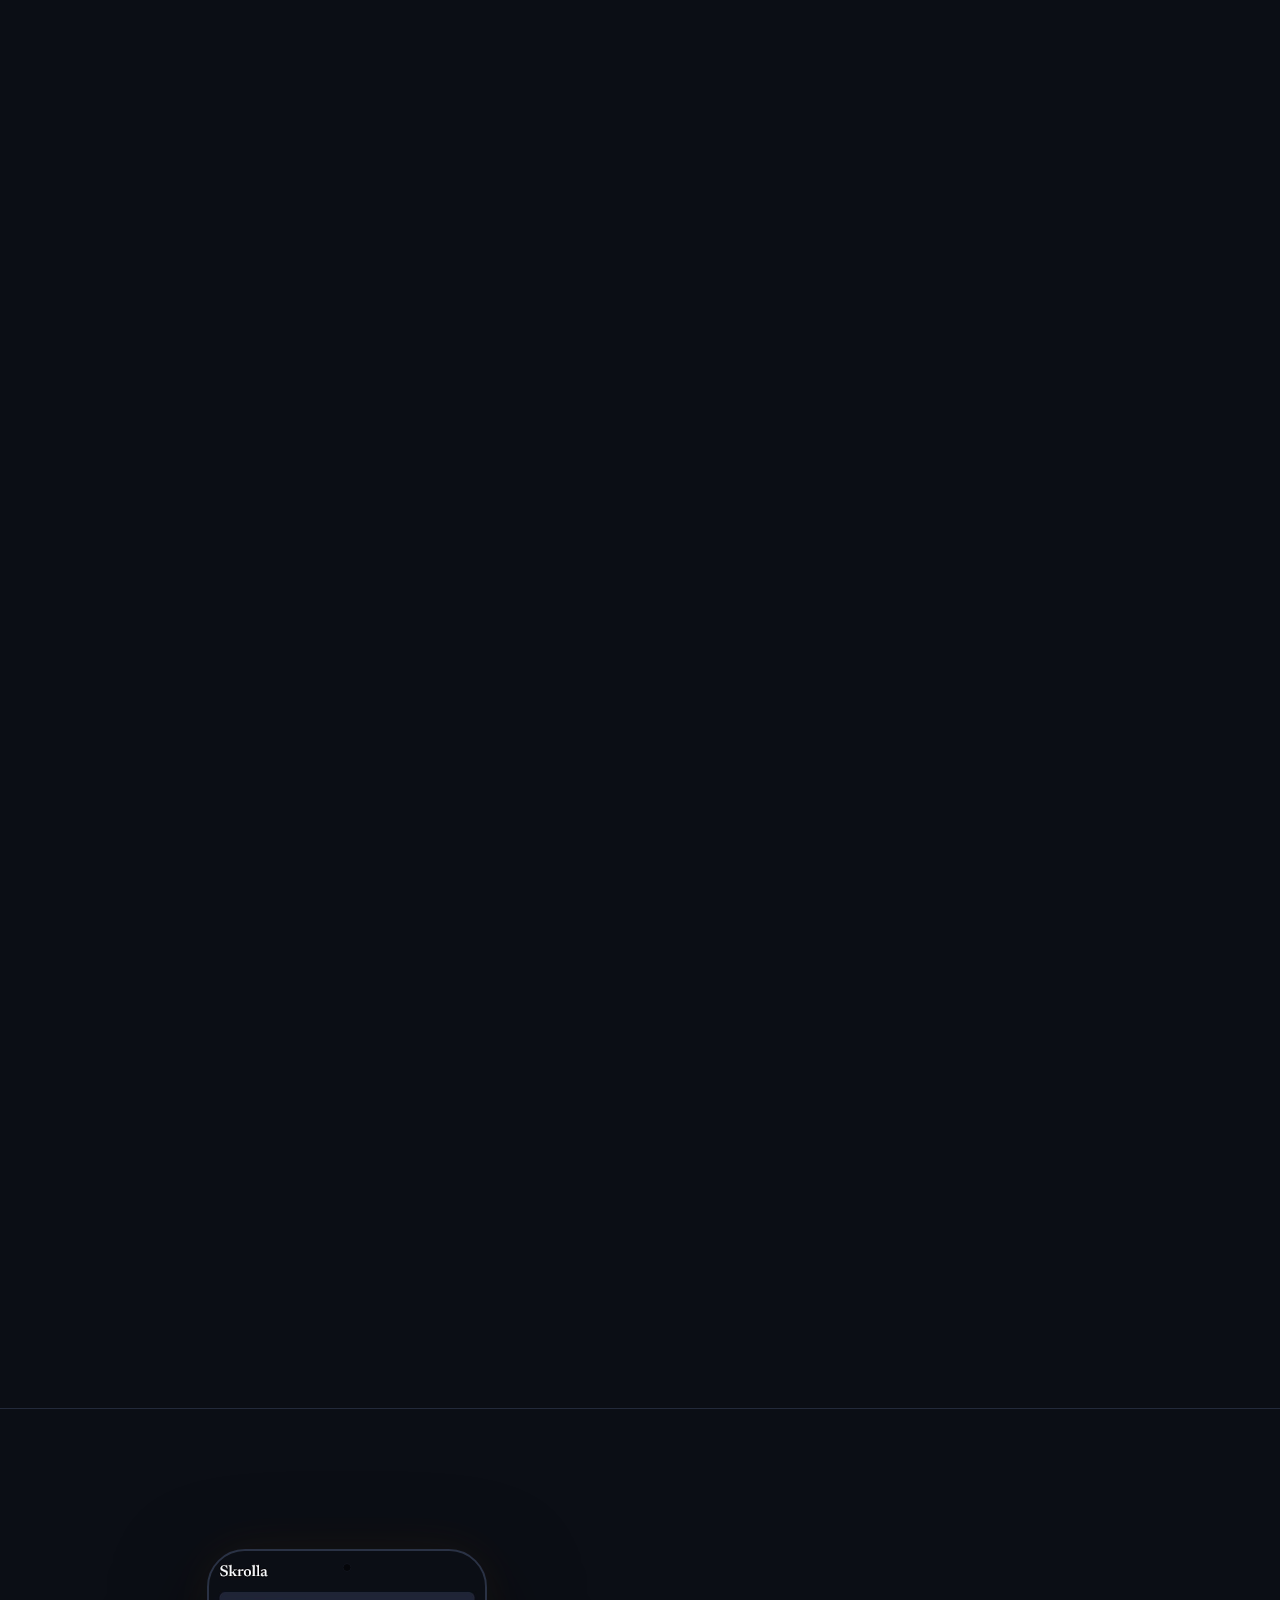
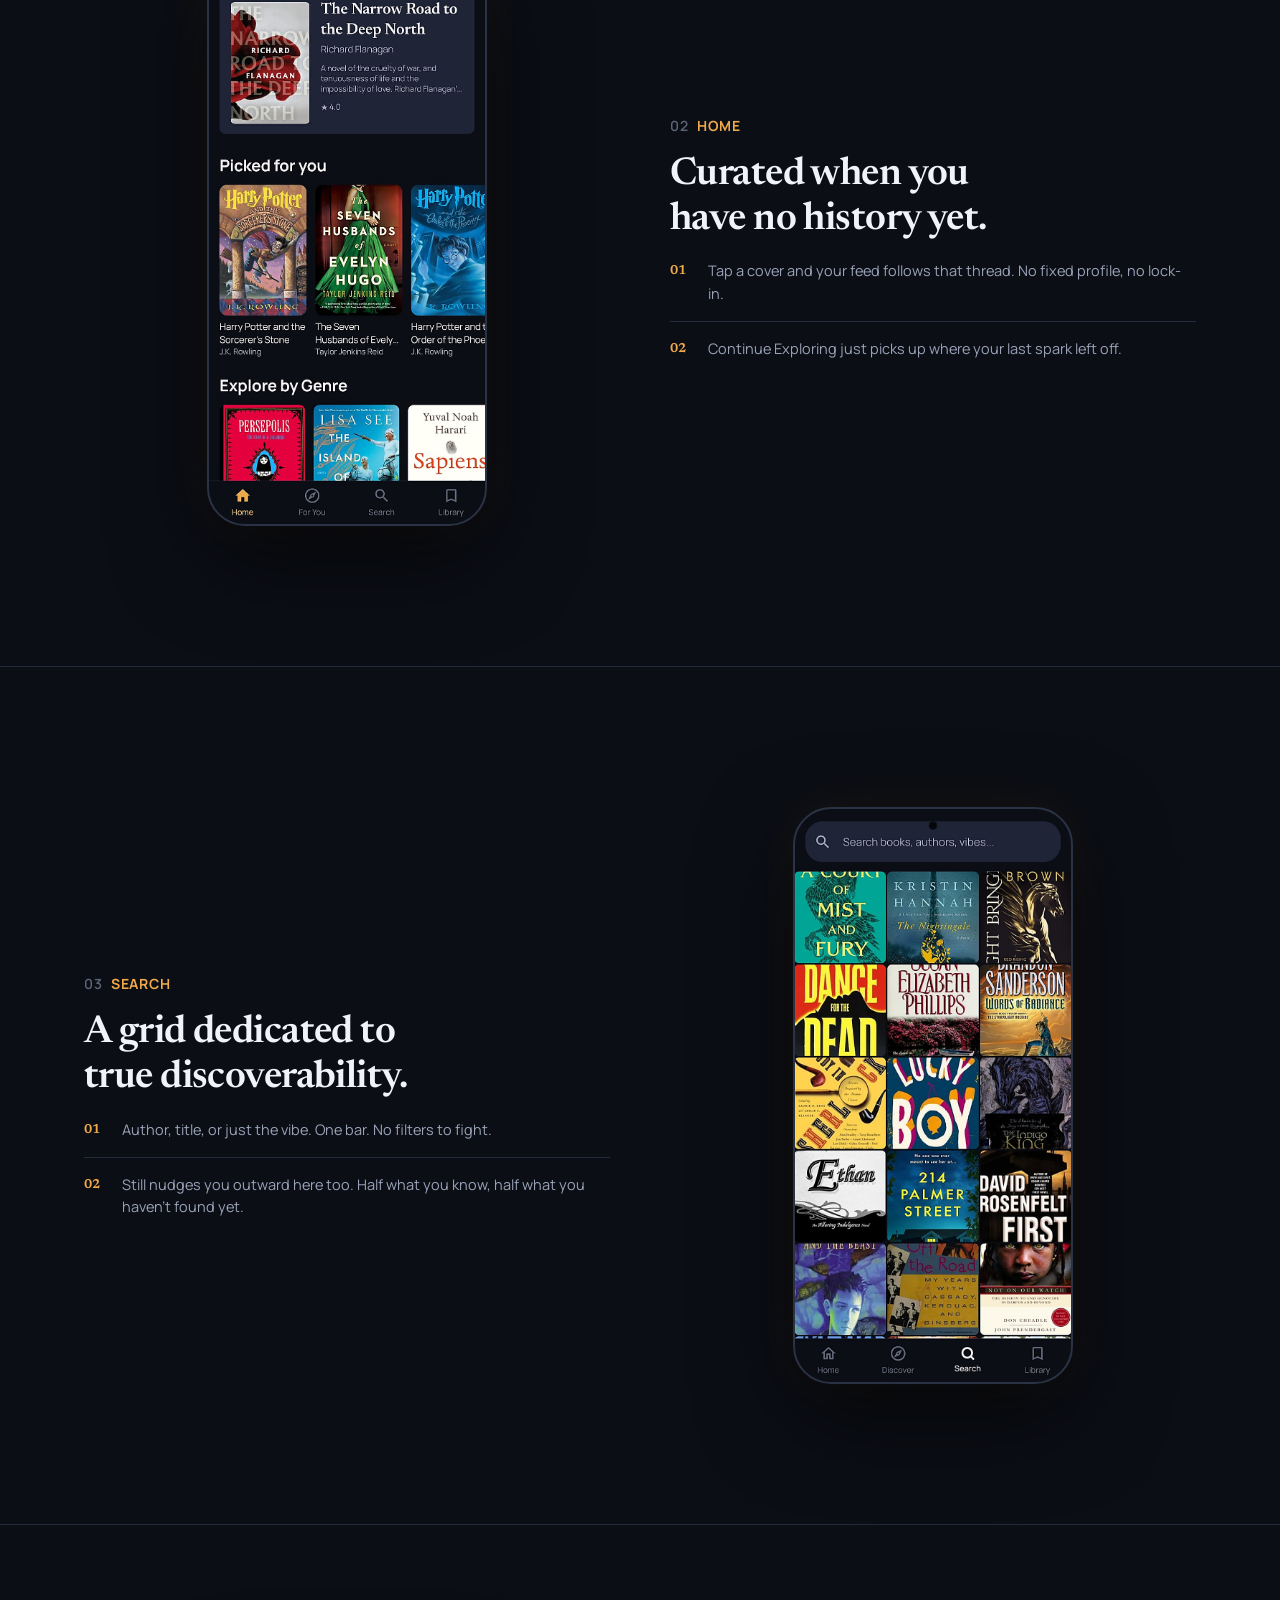
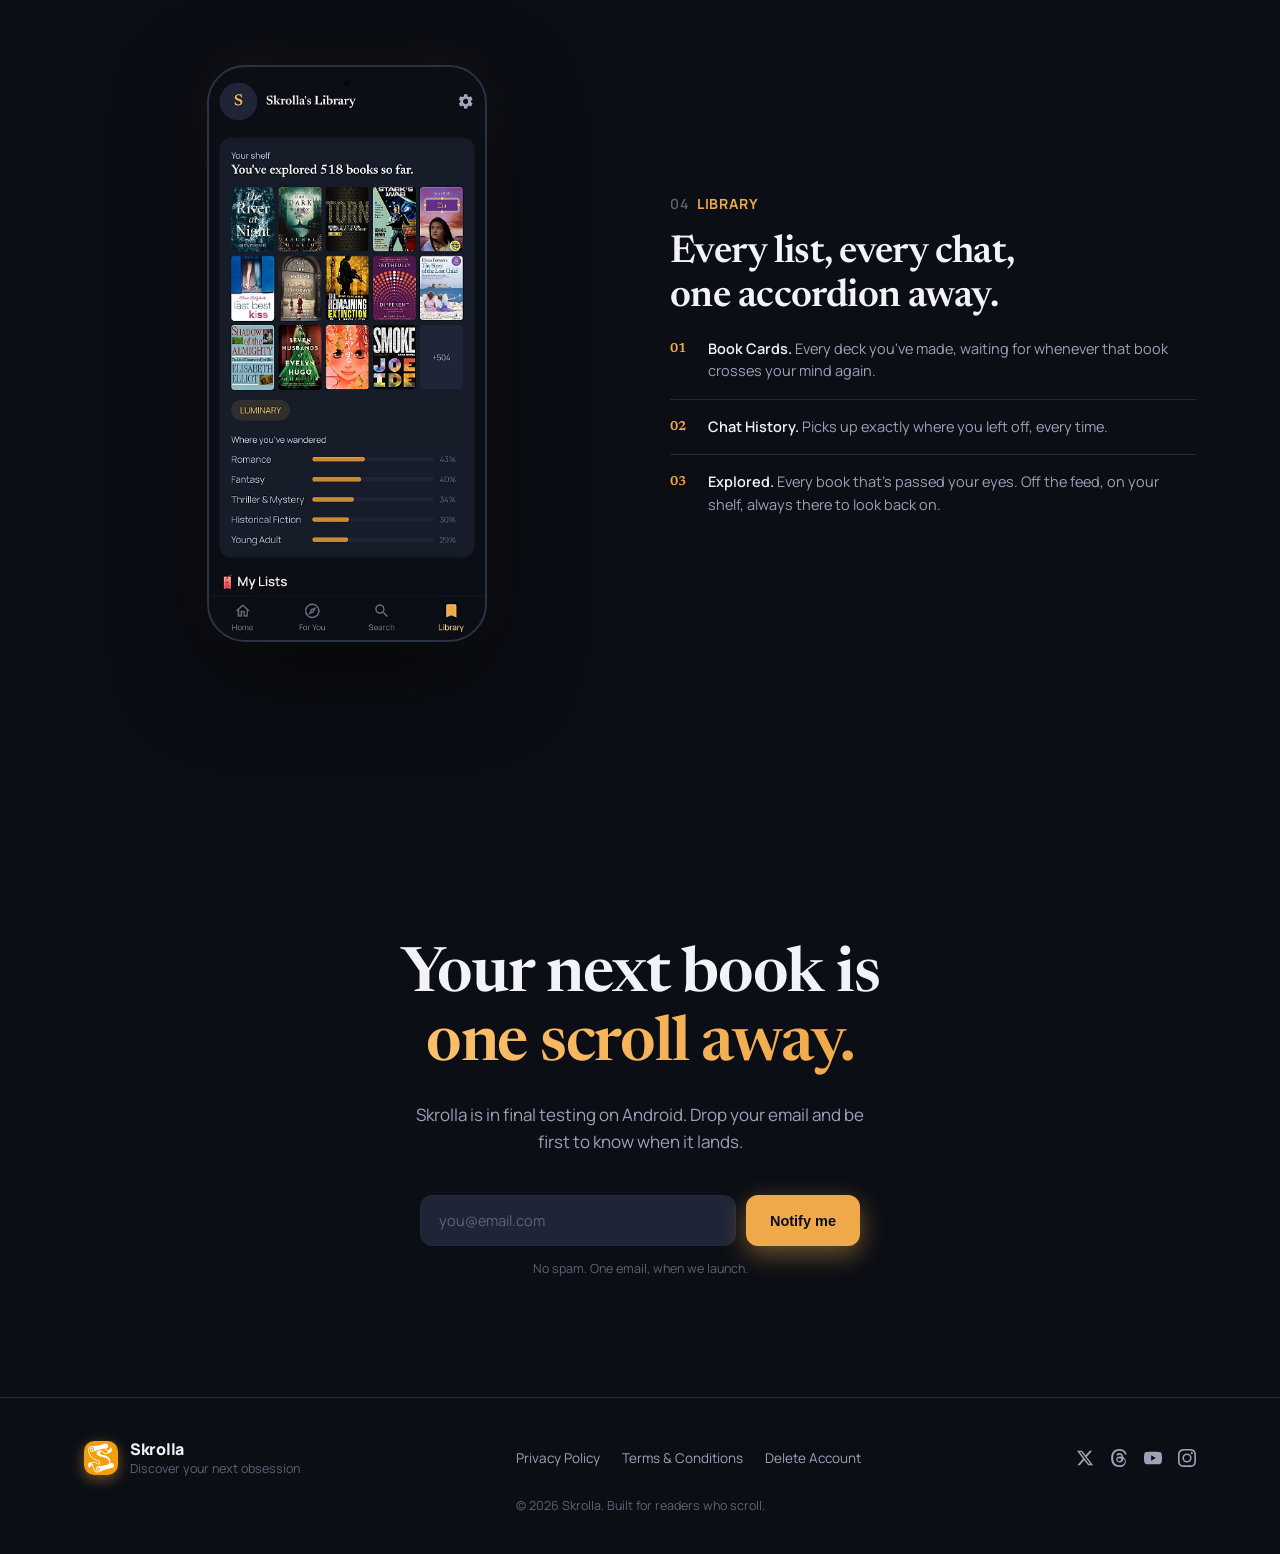
==== commit 8bf18918: "Turn off Onboarding section (commented out, not deleted)" ====
--- a/index.html
+++ b/index.html
@@ -201,7 +201,7 @@
   </div>
 </section>
 
-<!-- ============================================================ ONBOARDING -->
+<!-- ============================================================ ONBOARDING (disabled — turned off per request, kept for possible reuse)
 <section class="connect-stage">
   <div class="wrap">
     <div class="connect-pin">
@@ -235,6 +235,7 @@
     </div>
   </div>
 </section>
+-->
 
 <!-- ============================================================ LIBRARY + DETAIL -->
 <section class="showcase">
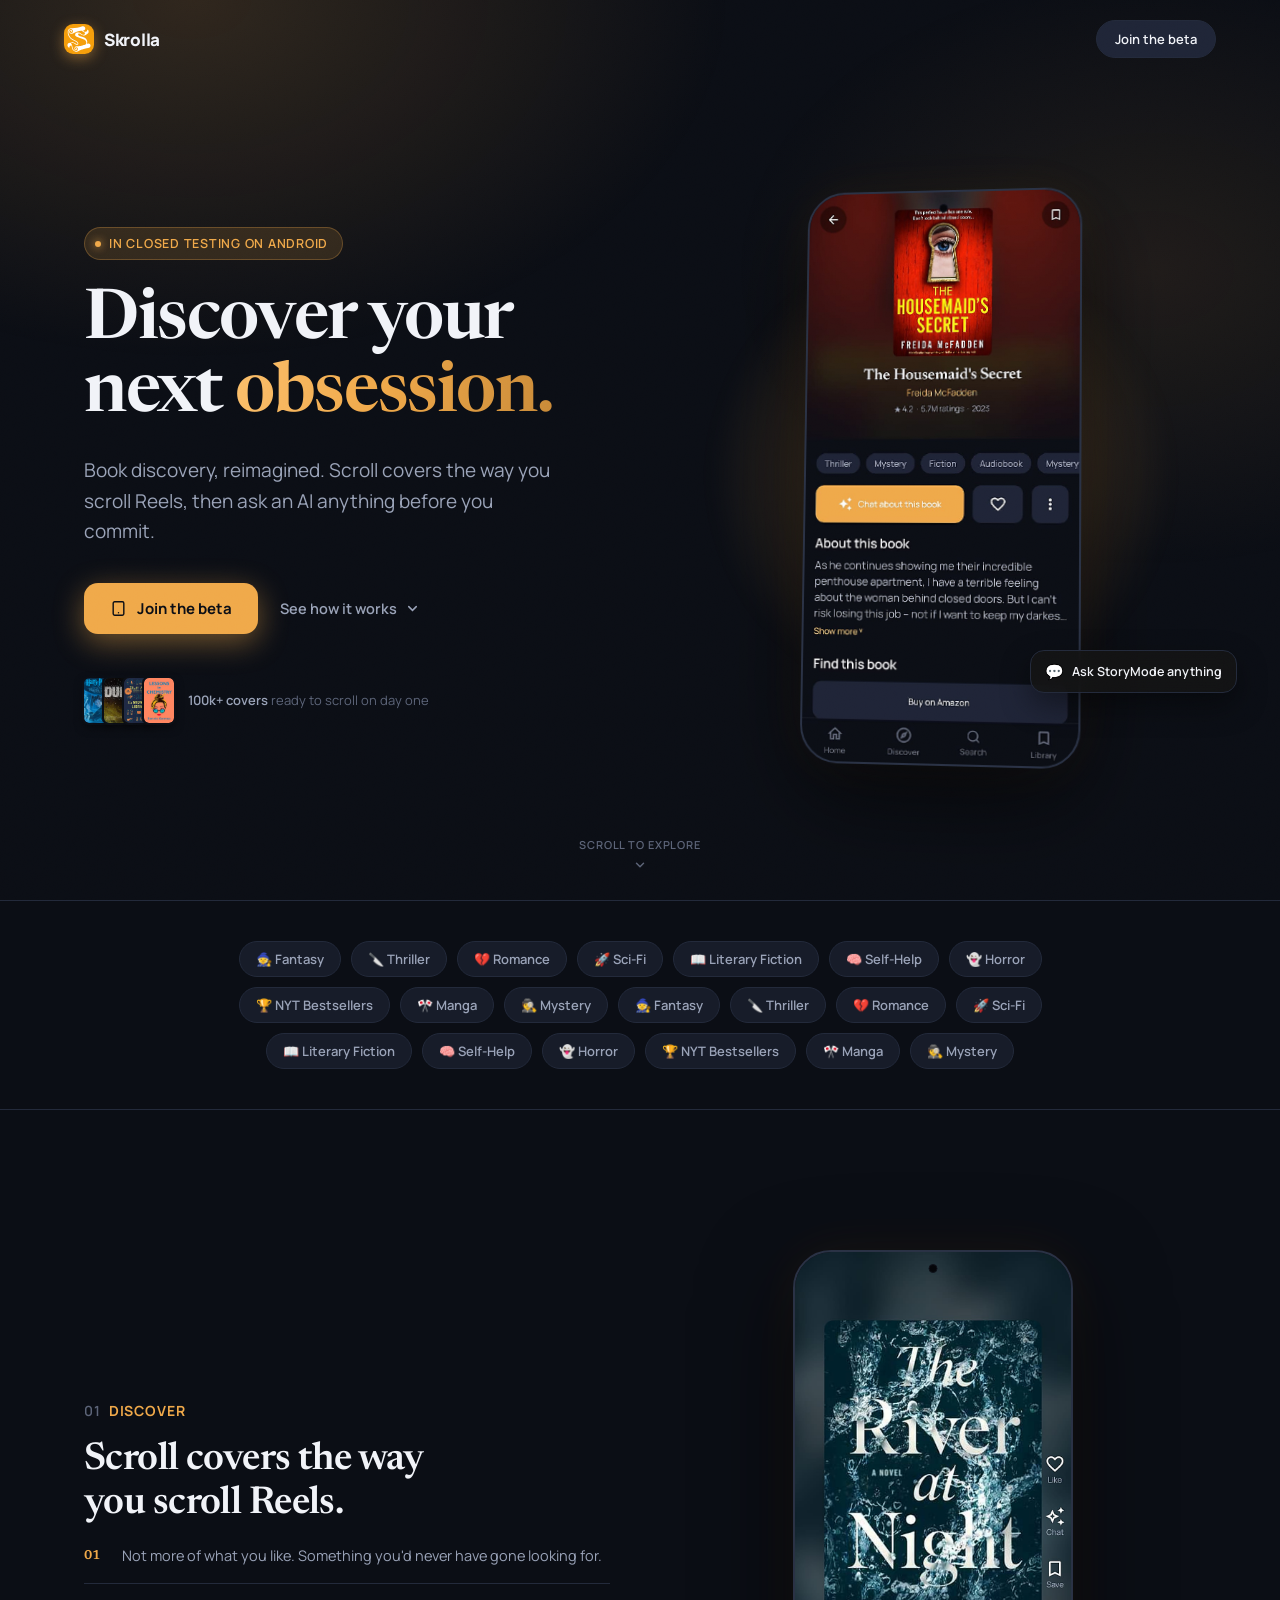
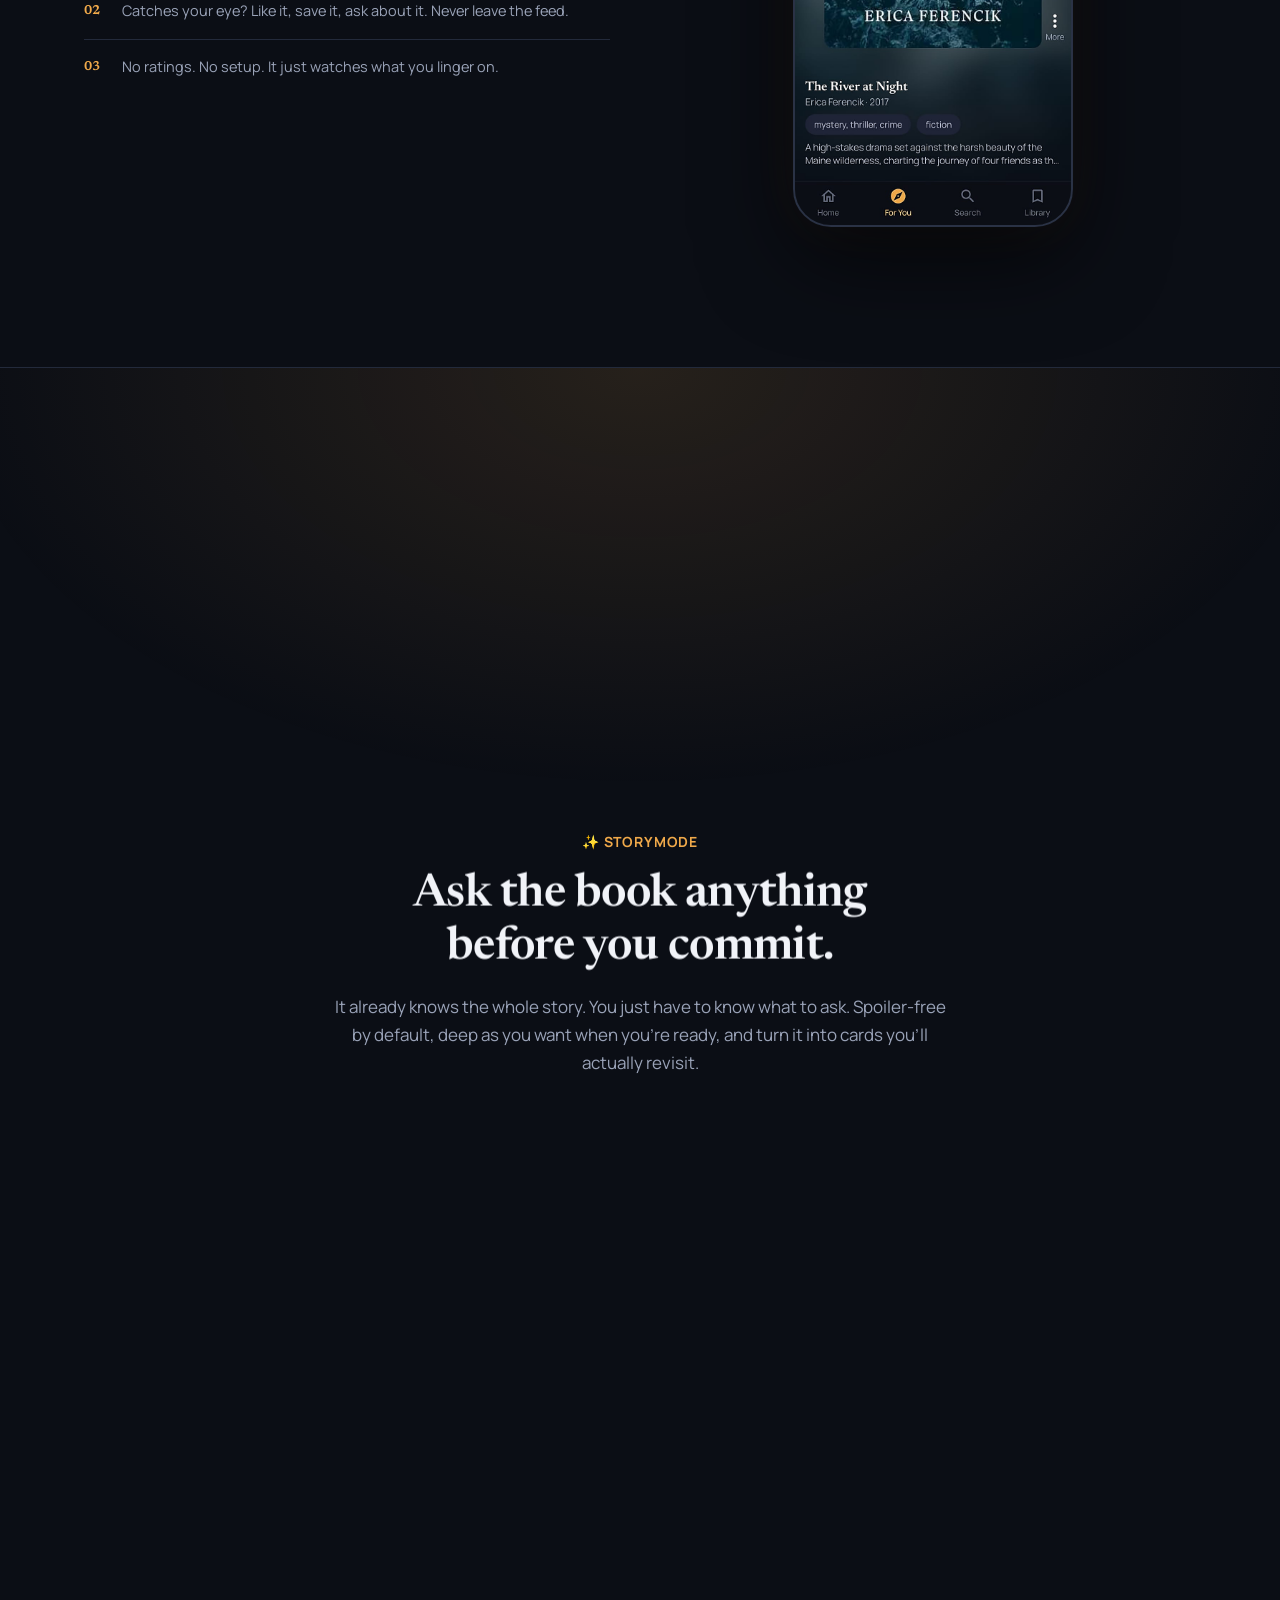
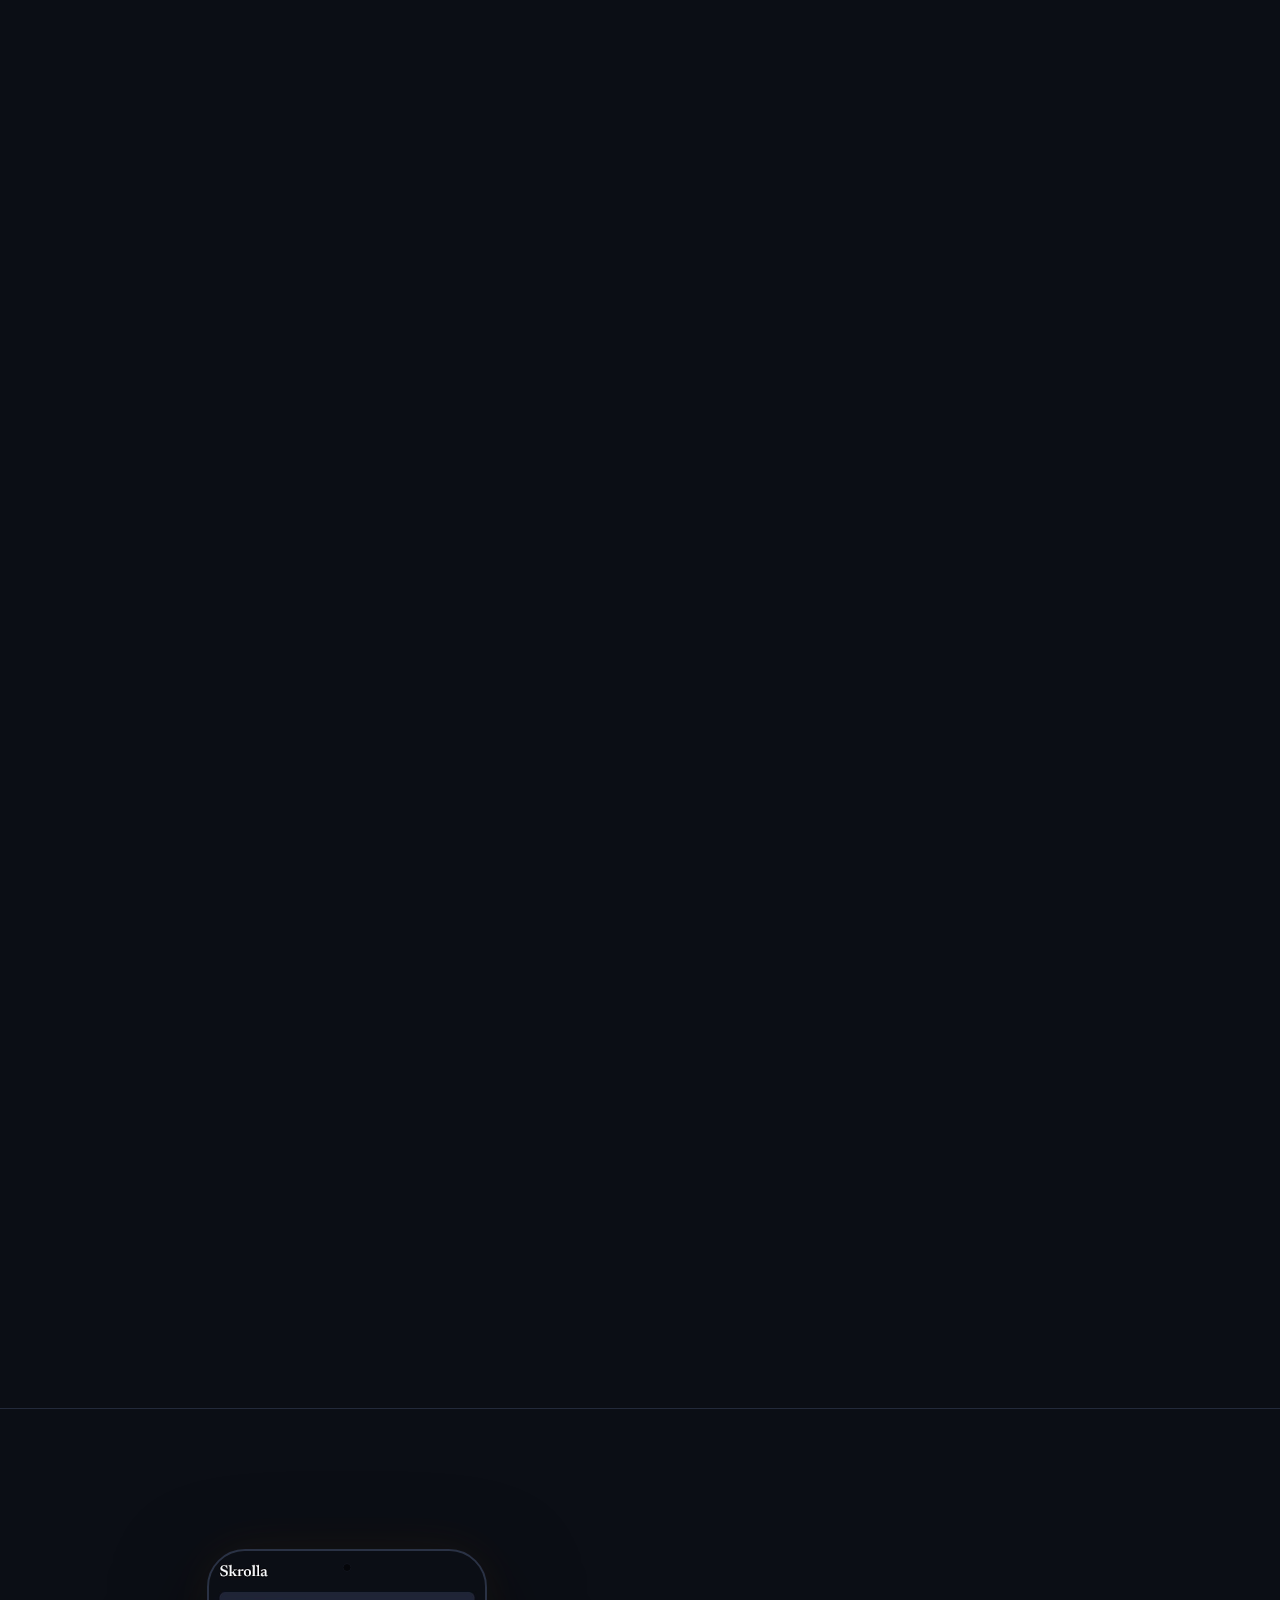
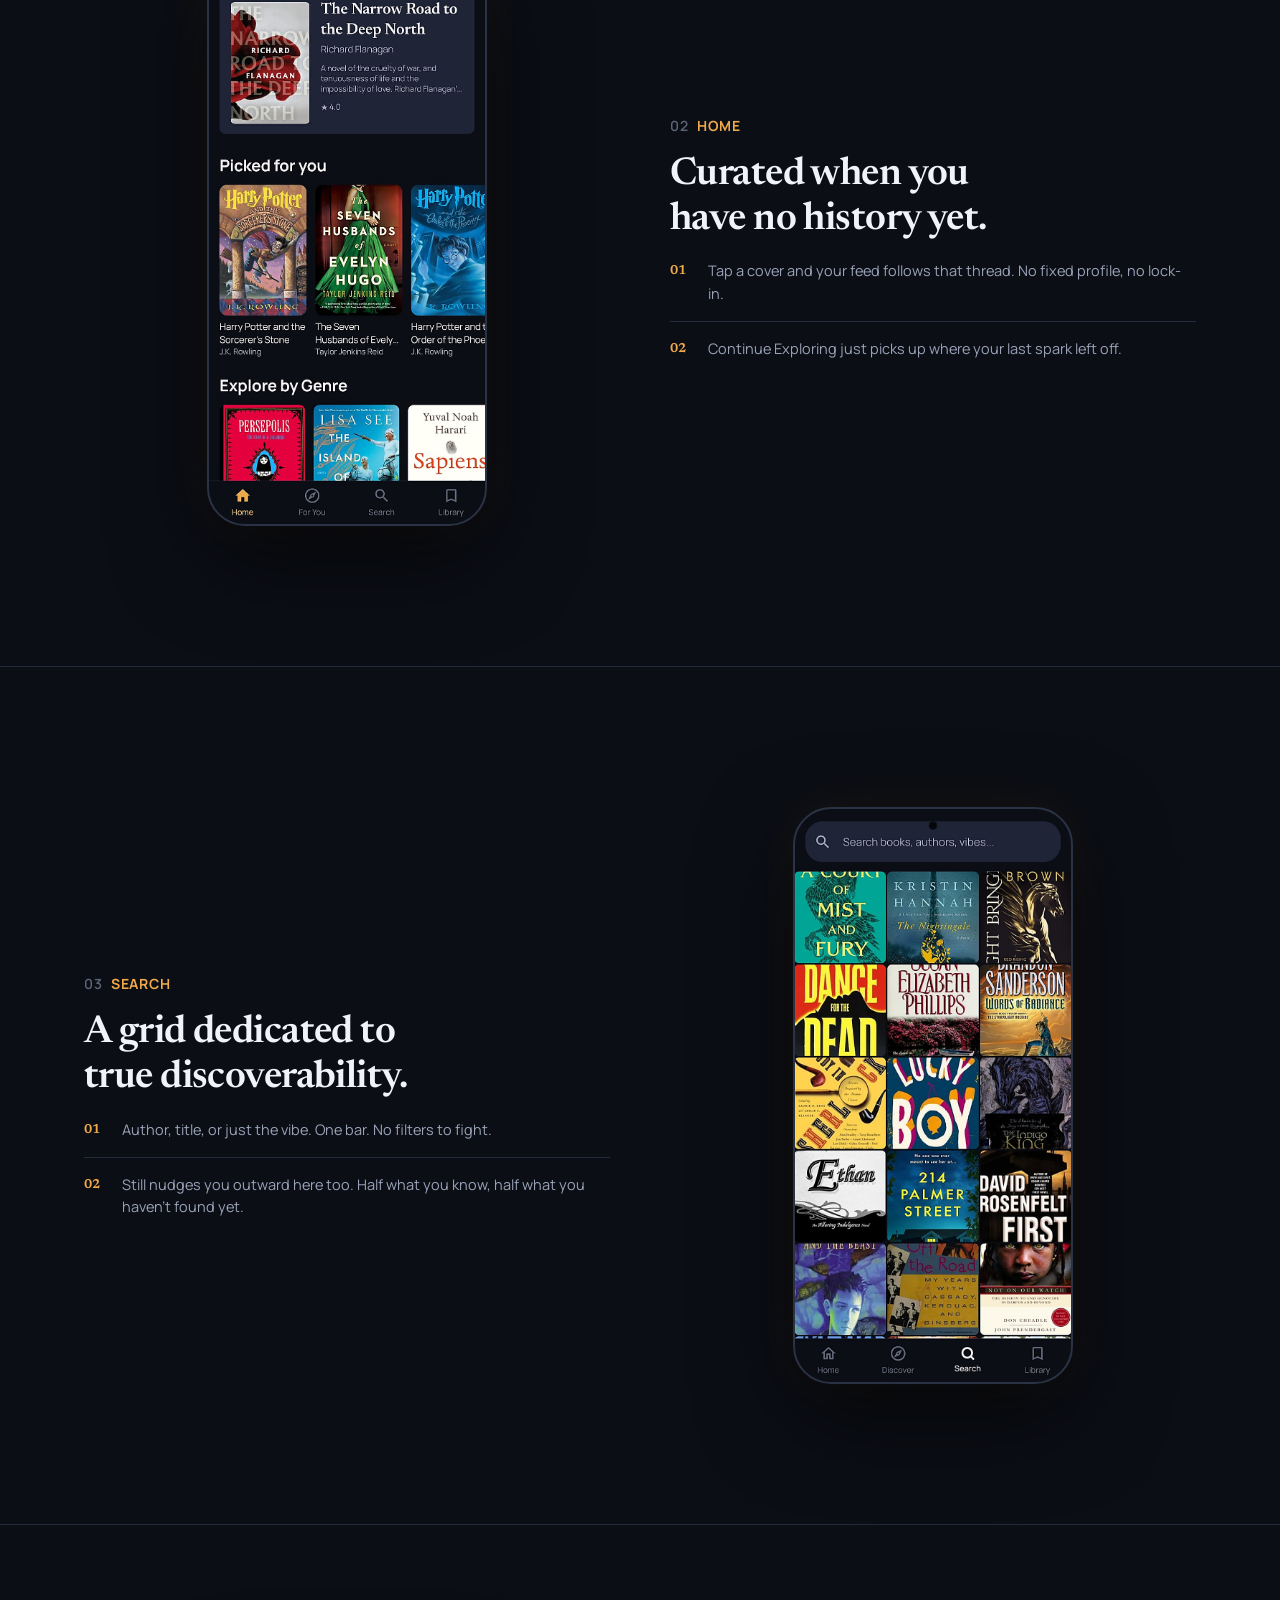
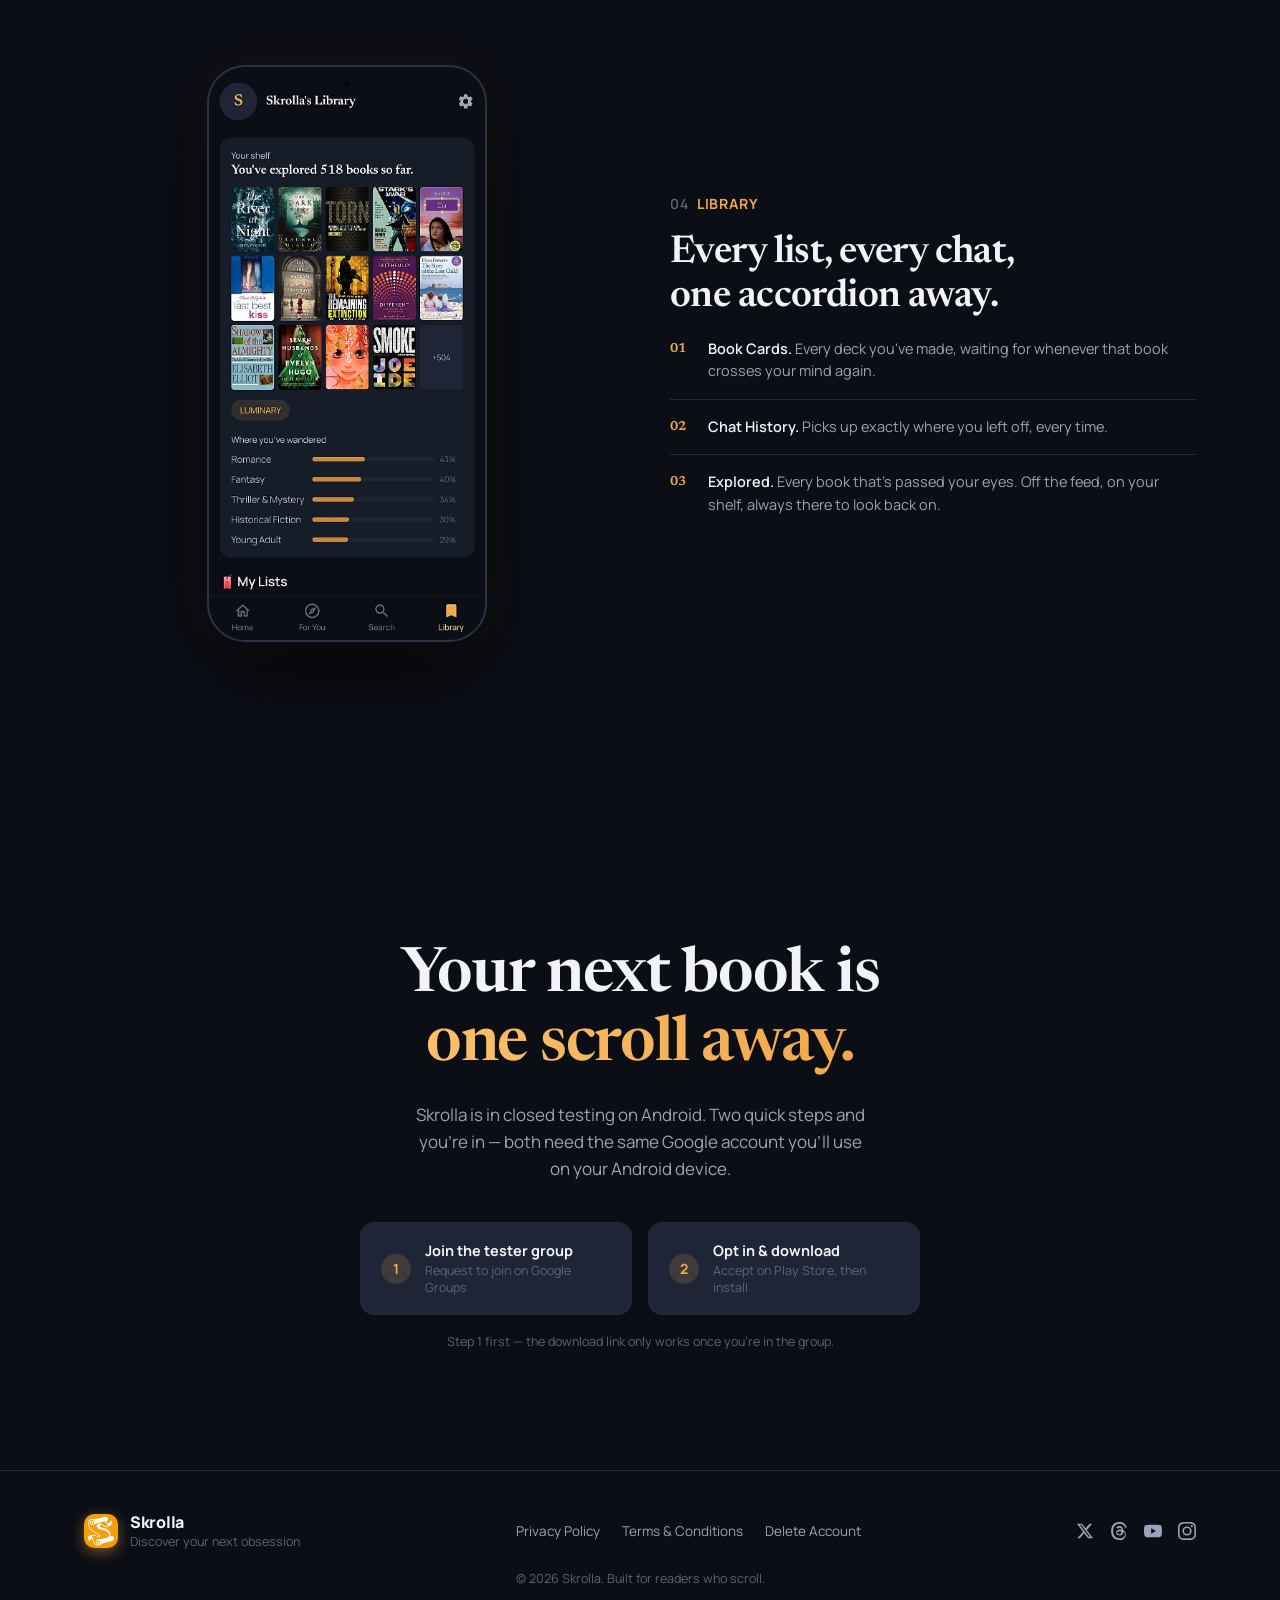
==== commit d9d6fde2: "Replace waitlist form with closed-testing signup flow Google Play closed testing requires each teste" ====
--- a/index.html
+++ b/index.html
@@ -23,20 +23,20 @@
     <span class="mark"><img src="images/Logo-Final-v2/combined-bg-fg.svg" alt="Skrolla logo"></span>
     Skrolla
   </div>
-  <a href="#waitlist" class="nav-cta">Get early access</a>
+  <a href="#join-beta" class="nav-cta">Join the beta</a>
 </nav>
 
 <!-- ============================================================ HERO -->
 <header class="hero">
   <div class="wrap hero-grid">
     <div>
-      <div class="eyebrow"><span class="dot"></span> Coming soon on Android</div>
+      <div class="eyebrow"><span class="dot"></span> In closed testing on Android</div>
       <h1>Discover your next <span class="grad">obsession.</span></h1>
       <p class="lede">Book discovery, reimagined. Scroll covers the way you scroll Reels, then ask an AI anything before you commit.</p>
       <div class="hero-actions">
-        <a href="#waitlist" class="btn-primary">
+        <a href="#join-beta" class="btn-primary">
           <svg width="17" height="17" viewBox="0 0 24 24" fill="none" stroke="currentColor" stroke-width="2" stroke-linecap="round" stroke-linejoin="round"><path d="M17.5 2.5h-11a2 2 0 00-2 2v15a2 2 0 002 2h11a2 2 0 002-2v-15a2 2 0 00-2-2z"/><path d="M12 18h.01"/></svg>
-          Join the waitlist
+          Join the beta
         </a>
         <a href="#feed" class="btn-ghost">See how it works
           <svg width="15" height="15" viewBox="0 0 24 24" fill="none" stroke="currentColor" stroke-width="2.4" stroke-linecap="round"><polyline points="6 9 12 15 18 9"/></svg>
@@ -261,17 +261,28 @@
 </section>
 
 <!-- ============================================================ FINAL CTA -->
-<section class="final-cta" id="waitlist">
+<section class="final-cta" id="join-beta">
   <div class="wrap">
     <div class="reveal">
       <h2>Your next book is<br><span class="grad">one scroll away.</span></h2>
-      <p>Skrolla is in final testing on Android. Drop your email and be first to know when it lands.</p>
-      <form class="email-form" id="waitlistForm">
-        <input type="email" id="waitlistEmail" placeholder="you@email.com" required autocomplete="email">
-        <button type="submit">Notify me</button>
-      </form>
-      <div class="form-note" id="formNote">No spam. One email, when we launch.</div>
-      <div class="form-success" id="formSuccess">You're on the list. See you soon! ✨</div>
+      <p>Skrolla is in closed testing on Android. Two quick steps and you're in — both need the same Google account you'll use on your Android device.</p>
+      <div class="tester-steps">
+        <a href="https://groups.google.com/g/skrolla-testers" target="_blank" rel="noopener" class="tester-step">
+          <span class="step-num">1</span>
+          <span class="step-body">
+            <span class="step-title">Join the tester group</span>
+            <span class="step-desc">Request to join on Google Groups</span>
+          </span>
+        </a>
+        <a href="https://play.google.com/apps/testing/com.skrolla.app" target="_blank" rel="noopener" class="tester-step">
+          <span class="step-num">2</span>
+          <span class="step-body">
+            <span class="step-title">Opt in &amp; download</span>
+            <span class="step-desc">Accept on Play Store, then install</span>
+          </span>
+        </a>
+      </div>
+      <div class="form-note">Step 1 first — the download link only works once you're in the group.</div>
     </div>
   </div>
 </section>
--- a/css/style.css
+++ b/css/style.css
@@ -728,42 +728,43 @@
   line-height: 1.6;
 }
 
-.email-form {
-  display: flex;
-  gap: 10px;
-  max-width: 440px;
+.tester-steps {
+  display: flex;
+  gap: 16px;
+  max-width: 560px;
   margin: 0 auto;
 }
-.email-form input {
+.tester-step {
   flex: 1;
+  display: flex;
+  align-items: center;
+  gap: 14px;
   background: var(--bg-elevated);
   border: 1px solid var(--separator);
-  border-radius: 12px;
-  padding: 15px 18px;
-  color: white;
-  font-family: var(--font);
-  font-size: 14.5px;
-  outline: none;
-  transition: border-color 0.25s;
-}
-.email-form input:focus { border-color: var(--accent); }
-.email-form input::placeholder { color: var(--text-muted); }
-.email-form button {
-  background: var(--accent);
-  color: var(--bg-primary);
-  border: none;
-  border-radius: 12px;
-  padding: 0 24px;
+  border-radius: 14px;
+  padding: 18px 20px;
+  text-align: left;
+  text-decoration: none;
+  transition: transform 0.25s var(--ease-soft), border-color 0.25s;
+}
+.tester-step:hover { transform: translateY(-2px); border-color: var(--accent); }
+.step-num {
+  flex-shrink: 0;
+  width: 30px;
+  height: 30px;
+  display: flex;
+  align-items: center;
+  justify-content: center;
+  border-radius: 50%;
+  background: var(--accent-soft, rgba(240,169,74,0.16));
+  color: var(--accent);
   font-weight: 700;
-  font-size: 14.5px;
-  cursor: pointer;
-  box-shadow: 0 8px 26px var(--accent-glow);
-  transition: transform 0.25s var(--ease-soft);
-  white-space: nowrap;
-}
-.email-form button:hover { transform: translateY(-2px); }
-.form-note { font-size: 12.5px; color: var(--text-muted); margin-top: 14px; }
-.form-success { display: none; color: var(--accent); font-size: 14px; font-weight: 600; margin-top: 18px; }
+  font-size: 14px;
+}
+.step-body { display: flex; flex-direction: column; gap: 2px; }
+.step-title { font-weight: 700; font-size: 14.5px; color: var(--text-primary); }
+.step-desc { font-size: 12.5px; color: var(--text-muted); }
+.form-note { font-size: 12.5px; color: var(--text-muted); margin-top: 18px; }
 
 /* ============================================================
    Footer
@@ -846,7 +847,7 @@
   .onboarding-stage .phone.p1 { transform: translateX(-72px) rotate(-9deg) scale(0.88); }
   .onboarding-stage .phone.p3 { transform: translateX(72px) rotate(9deg) scale(0.88); }
 
-  .email-form { flex-direction: column; }
+  .tester-steps { flex-direction: column; }
 }
 
 @media (max-width: 560px) {
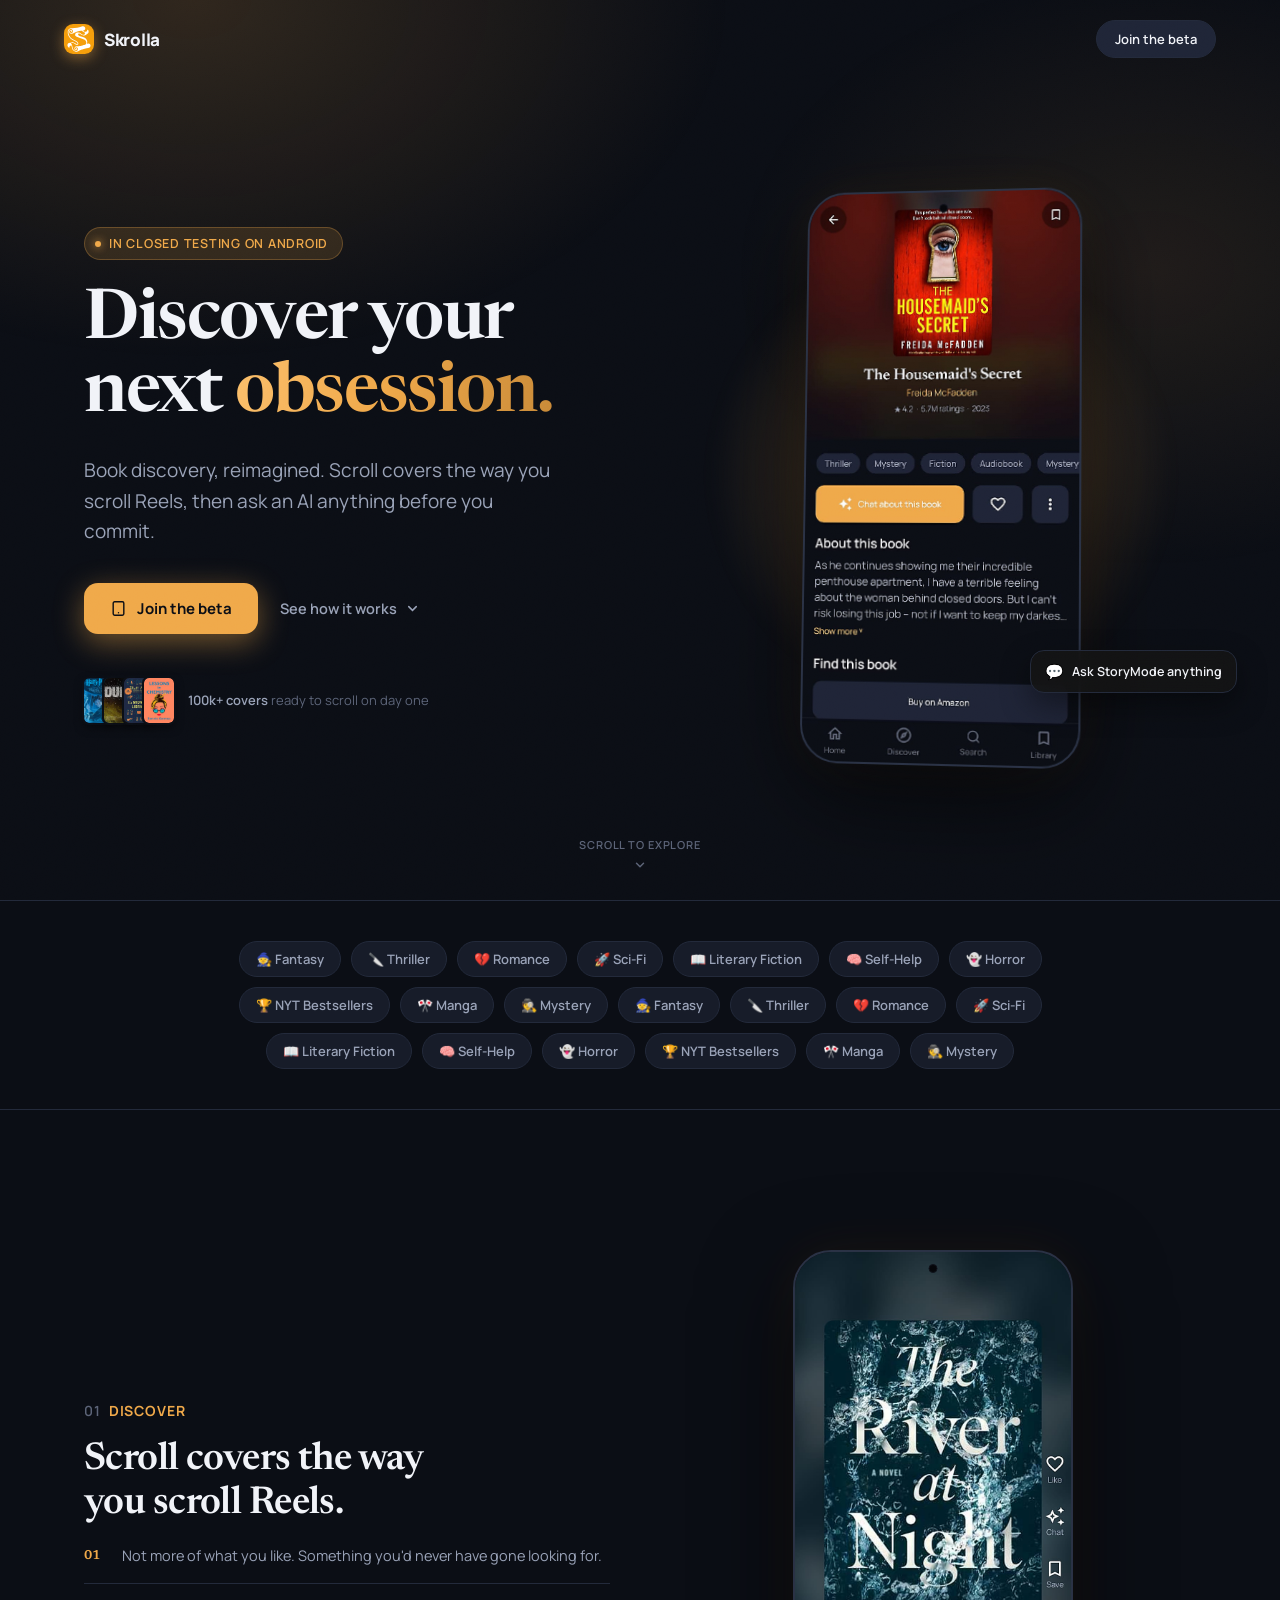
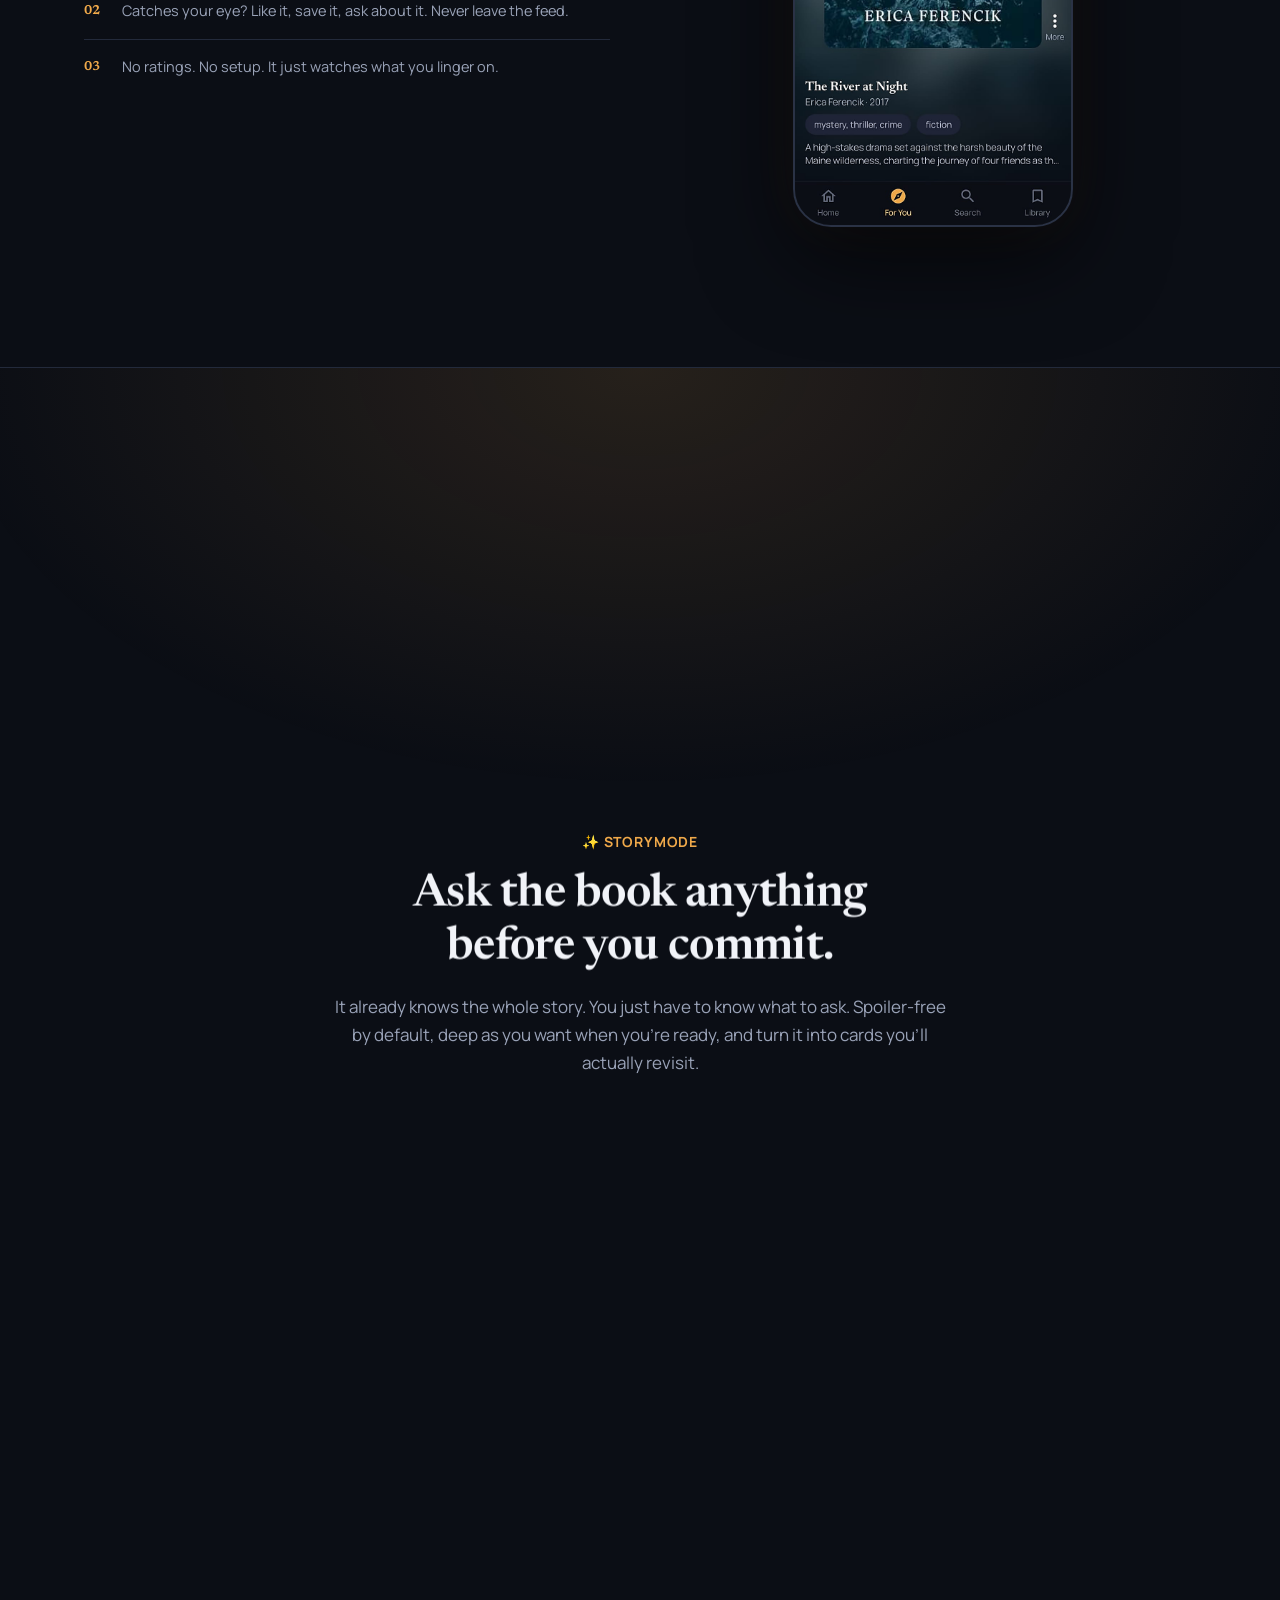
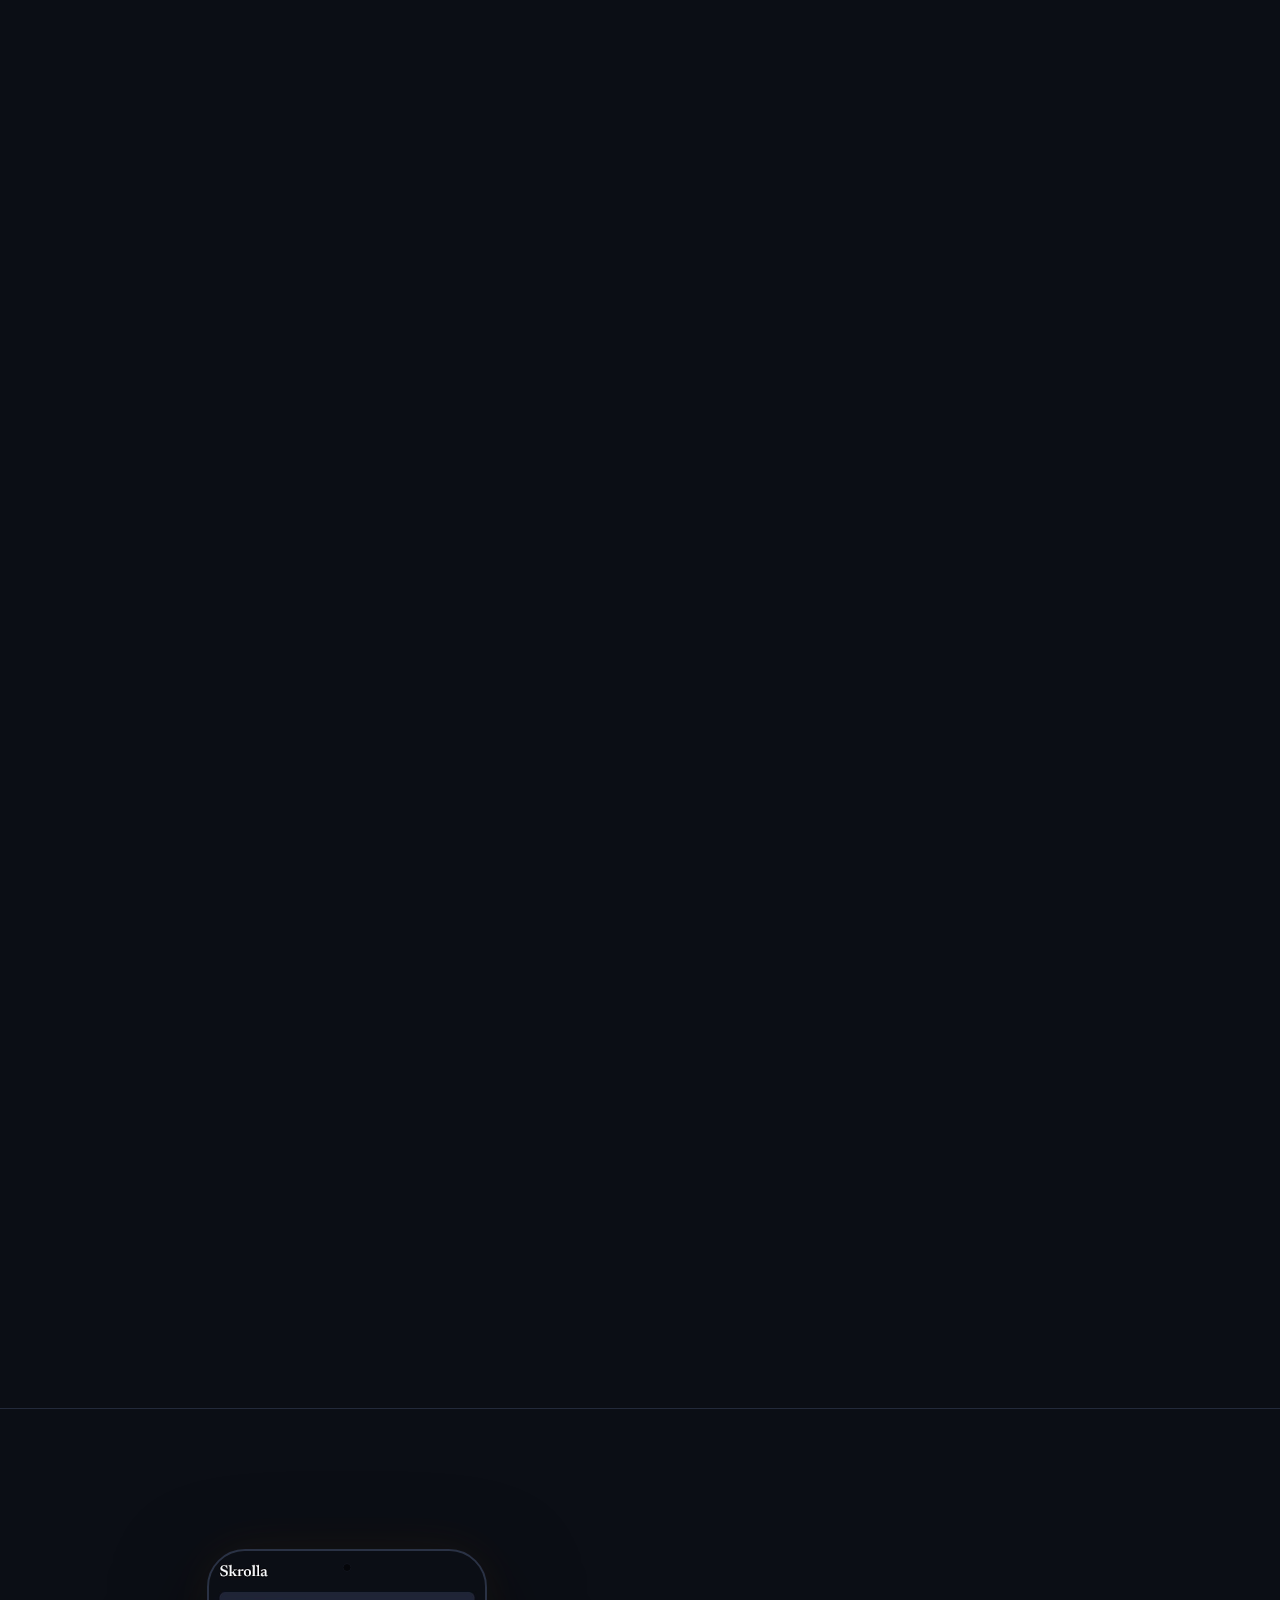
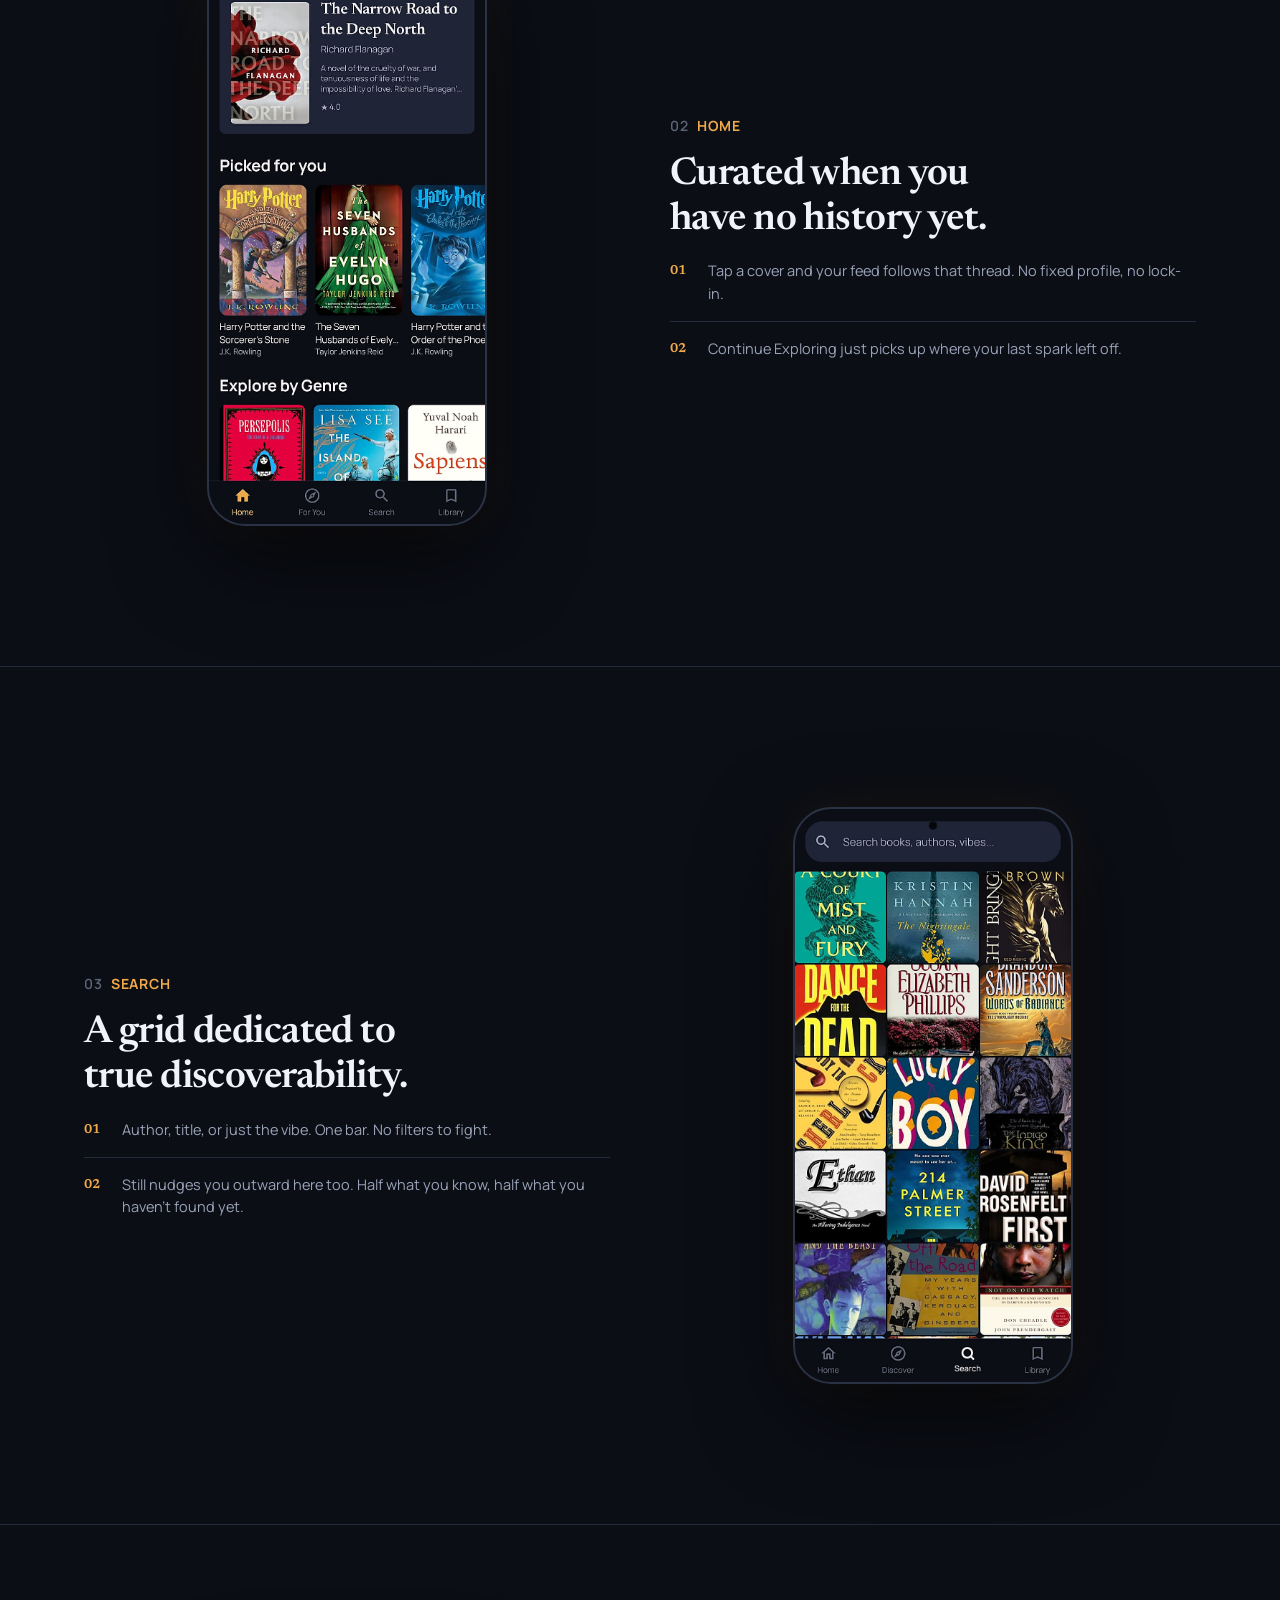
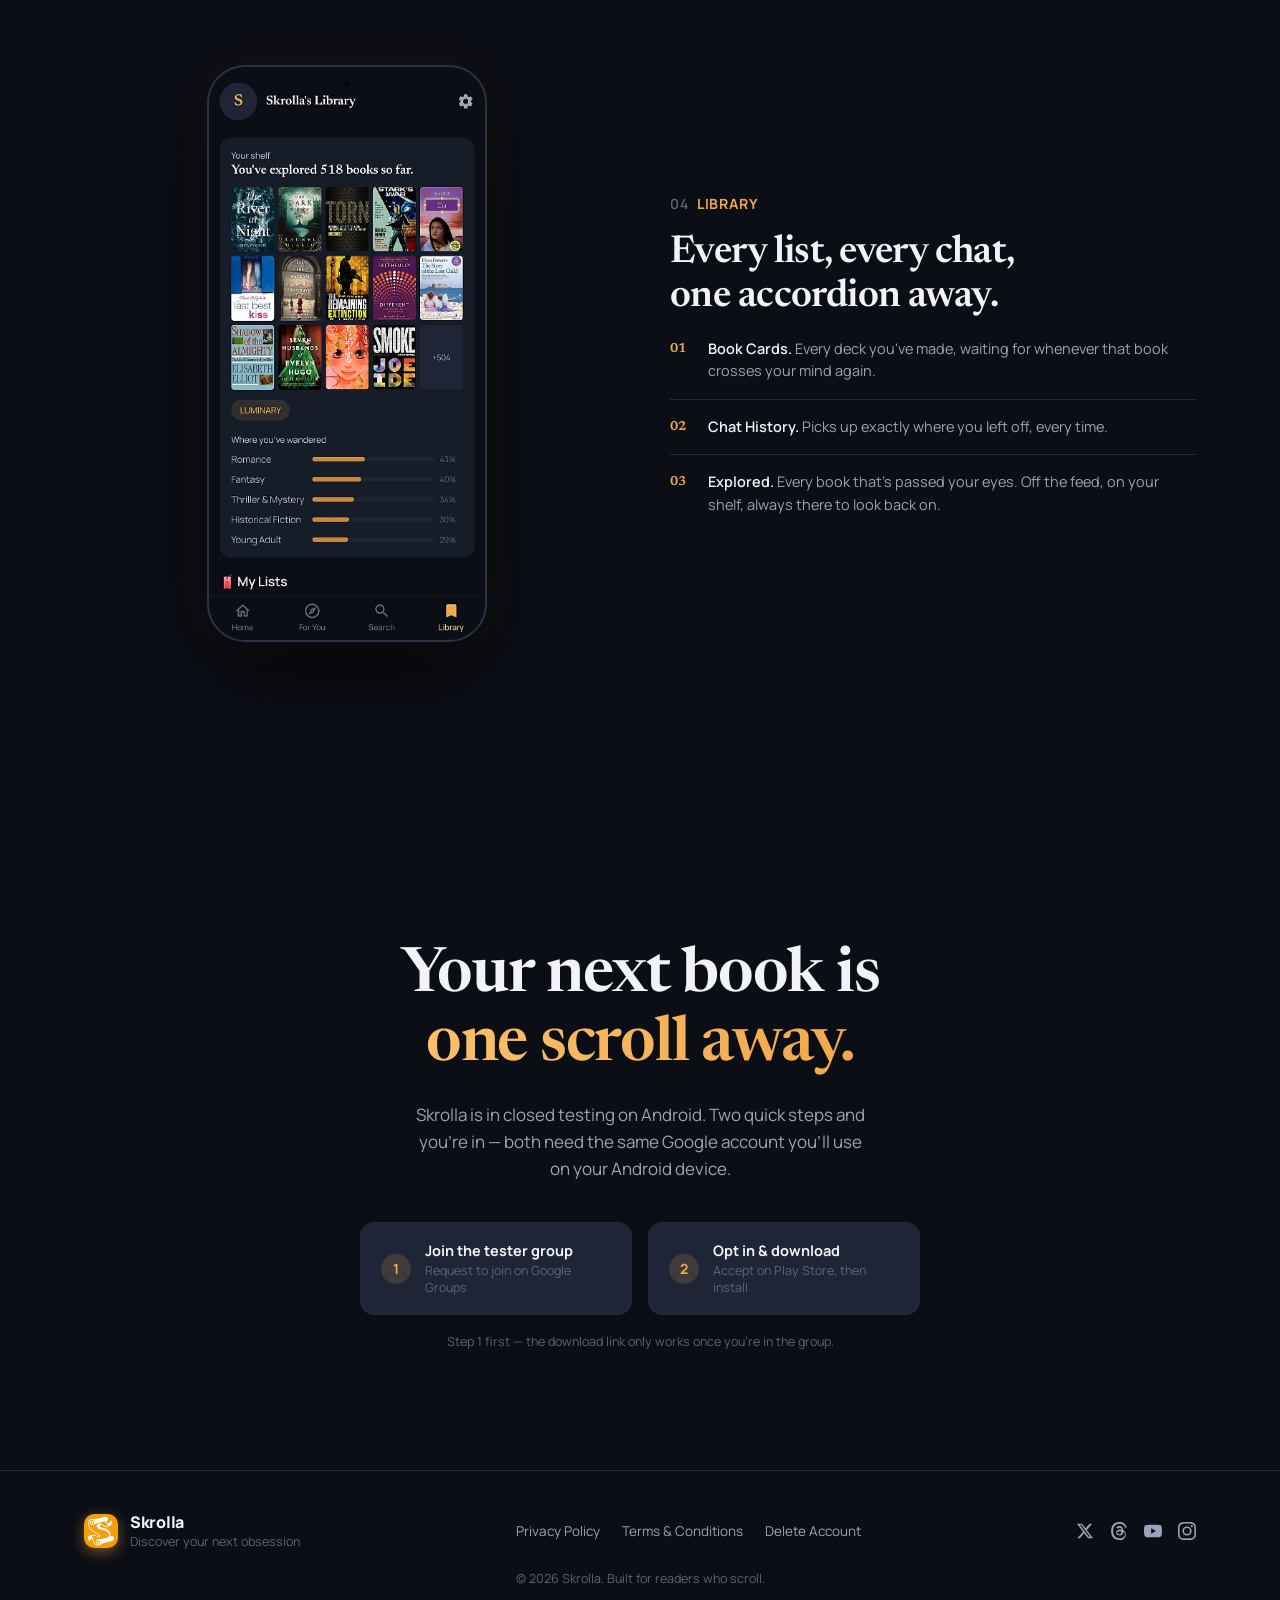
==== commit 5817b4e4: "Fix mobile nav spacing, list alignment, and StoryMode carousel - Nav had a stray padding:0 rule in a" ====
--- a/index.html
+++ b/index.html
@@ -2,7 +2,7 @@
 <html lang="en">
 <head>
 <meta charset="UTF-8">
-<meta name="viewport" content="width=device-width, initial-scale=1.0">
+<meta name="viewport" content="width=device-width, initial-scale=1.0, viewport-fit=cover">
 <title>Skrolla</title>
 <meta name="description" content="Skrolla is a book discovery app. Scroll covers the way you scroll Reels, then ask an AI anything about the book before you commit.">
 <link rel="preconnect" href="https://fonts.googleapis.com">
@@ -152,6 +152,7 @@
           </div>
 
         </div><!-- /.three-phones -->
+        <div class="swipe-hint">Swipe to see all three &rarr;</div>
       </div>
     </div>
   </div>
--- a/css/style.css
+++ b/css/style.css
@@ -94,6 +94,12 @@
   align-items: center;
   justify-content: space-between;
   padding: 20px clamp(20px, 5vw, 64px);
+  transition: transform 0.35s var(--ease-soft), opacity 0.3s var(--ease-soft);
+}
+.nav.nav-hidden {
+  transform: translateY(-100%);
+  opacity: 0;
+  pointer-events: none;
 }
 
 .nav-logo {
@@ -856,6 +862,10 @@
   .showcase { padding: 90px 0; }
   .spotlight { padding: 100px 0; }
   .final-cta { padding: 110px 0 90px; }
+
+  /* Narrower than the container so it reads as a centered block (matching
+     the centered heading above it) instead of text flush with both edges. */
+  .feature-list { max-width: 300px; }
 }
 
 /* ============================================================
@@ -1341,6 +1351,17 @@
 
 .triple-label.active {
   color: var(--accent);
+}
+
+.swipe-hint {
+  display: none;
+  text-align: center;
+  font-size: 12.5px;
+  color: var(--text-muted);
+  margin-top: -20px;
+}
+@media (max-width: 860px) {
+  .swipe-hint { display: block; }
 }
 
 /* Featured (center) phone gets a subtle glow halo */
@@ -1606,16 +1627,48 @@
 .tfios-tap-prev { left: 0; width: 40%; }
 .tfios-tap-next { right: 0; width: 60%; }
 
-/* Responsive: stack on narrow screens */
+/* Responsive: the laptop version pins the heading and scroll-crossfades it
+   into the 3-phone visual (see .connect-stage above) — that scroll-jacked
+   pin doesn't translate to mobile (a 100vh-capped, overflow:hidden pin has
+   nowhere near enough height for 3 stacked phones, and the effect itself
+   reads as janky on a touch scroll). Below 860px we drop the pin entirely,
+   let the heading and visual sit in normal flow, and turn the 3 phones into
+   a swipeable horizontal carousel instead of a tall vertical stack. */
 @media (max-width: 860px) {
+  .connect-stage .wrap { min-height: auto; }
+  .connect-pin {
+    position: static;
+    height: auto;
+    overflow: visible;
+    padding: 70px 0;
+  }
+  .connect-heading, .connect-visual {
+    position: static;
+    opacity: 1 !important;
+    transform: none !important;
+    filter: none !important;
+  }
+
   .three-phones {
-    flex-direction: column;
-    align-items: center;
-    gap: 36px;
-  }
-  .triple-phone-wrap.center-phone {
-    order: -1;
-  }
+    display: flex;
+    flex-direction: row;
+    align-items: flex-end;
+    justify-content: flex-start;
+    align-self: stretch;
+    width: 100%;
+    overflow-x: auto;
+    scroll-snap-type: x mandatory;
+    -webkit-overflow-scrolling: touch;
+    gap: 24px;
+    margin: 40px -20px 0;
+    padding: 4px 20px 44px;
+    scroll-padding: 0 20px;
+  }
+  .triple-phone-wrap {
+    flex: 0 0 auto;
+    scroll-snap-align: center;
+  }
+  .triple-phone-wrap.center-phone { order: unset; }
 }
 
 /* Scroll Indicator */
@@ -1822,7 +1875,11 @@
 /* Extra Mobile Optimizations */
 @media (max-width: 560px) {
   .nav {
-    padding: 0 20px;
+    /* Vertical padding was previously 0 here, which left the logo/CTA
+       flush against the top of the viewport (touching the browser's own
+       address bar on a phone) — restore it, plus the device's safe-area
+       inset for notched screens. */
+    padding: max(16px, env(safe-area-inset-top, 16px) + 6px) 20px 16px;
   }
   .onboarding-stage {
     height: 480px;
@@ -1844,7 +1901,7 @@
 
 @media (max-width: 375px) {
   .nav {
-    padding: 0 14px;
+    padding: max(14px, env(safe-area-inset-top, 14px) + 6px) 14px 14px;
   }
   .nav-logo {
     font-size: 15px;
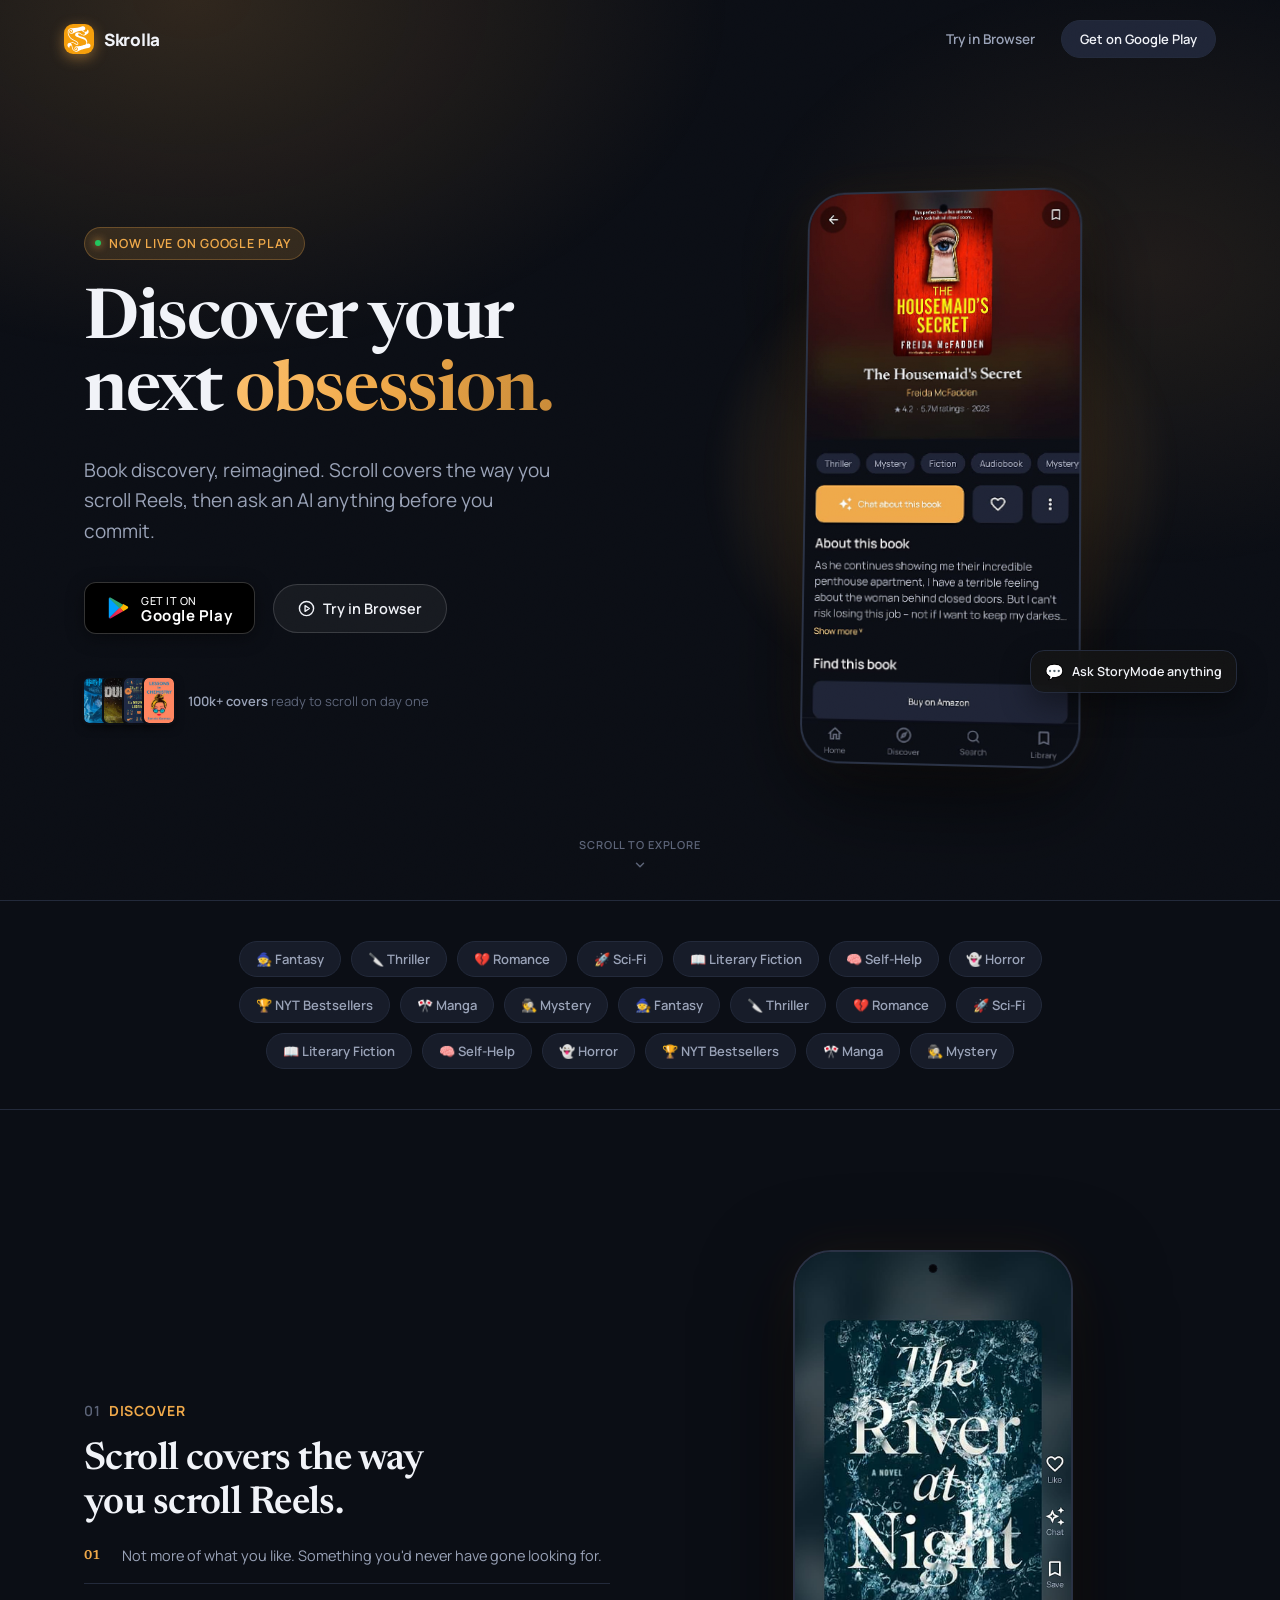
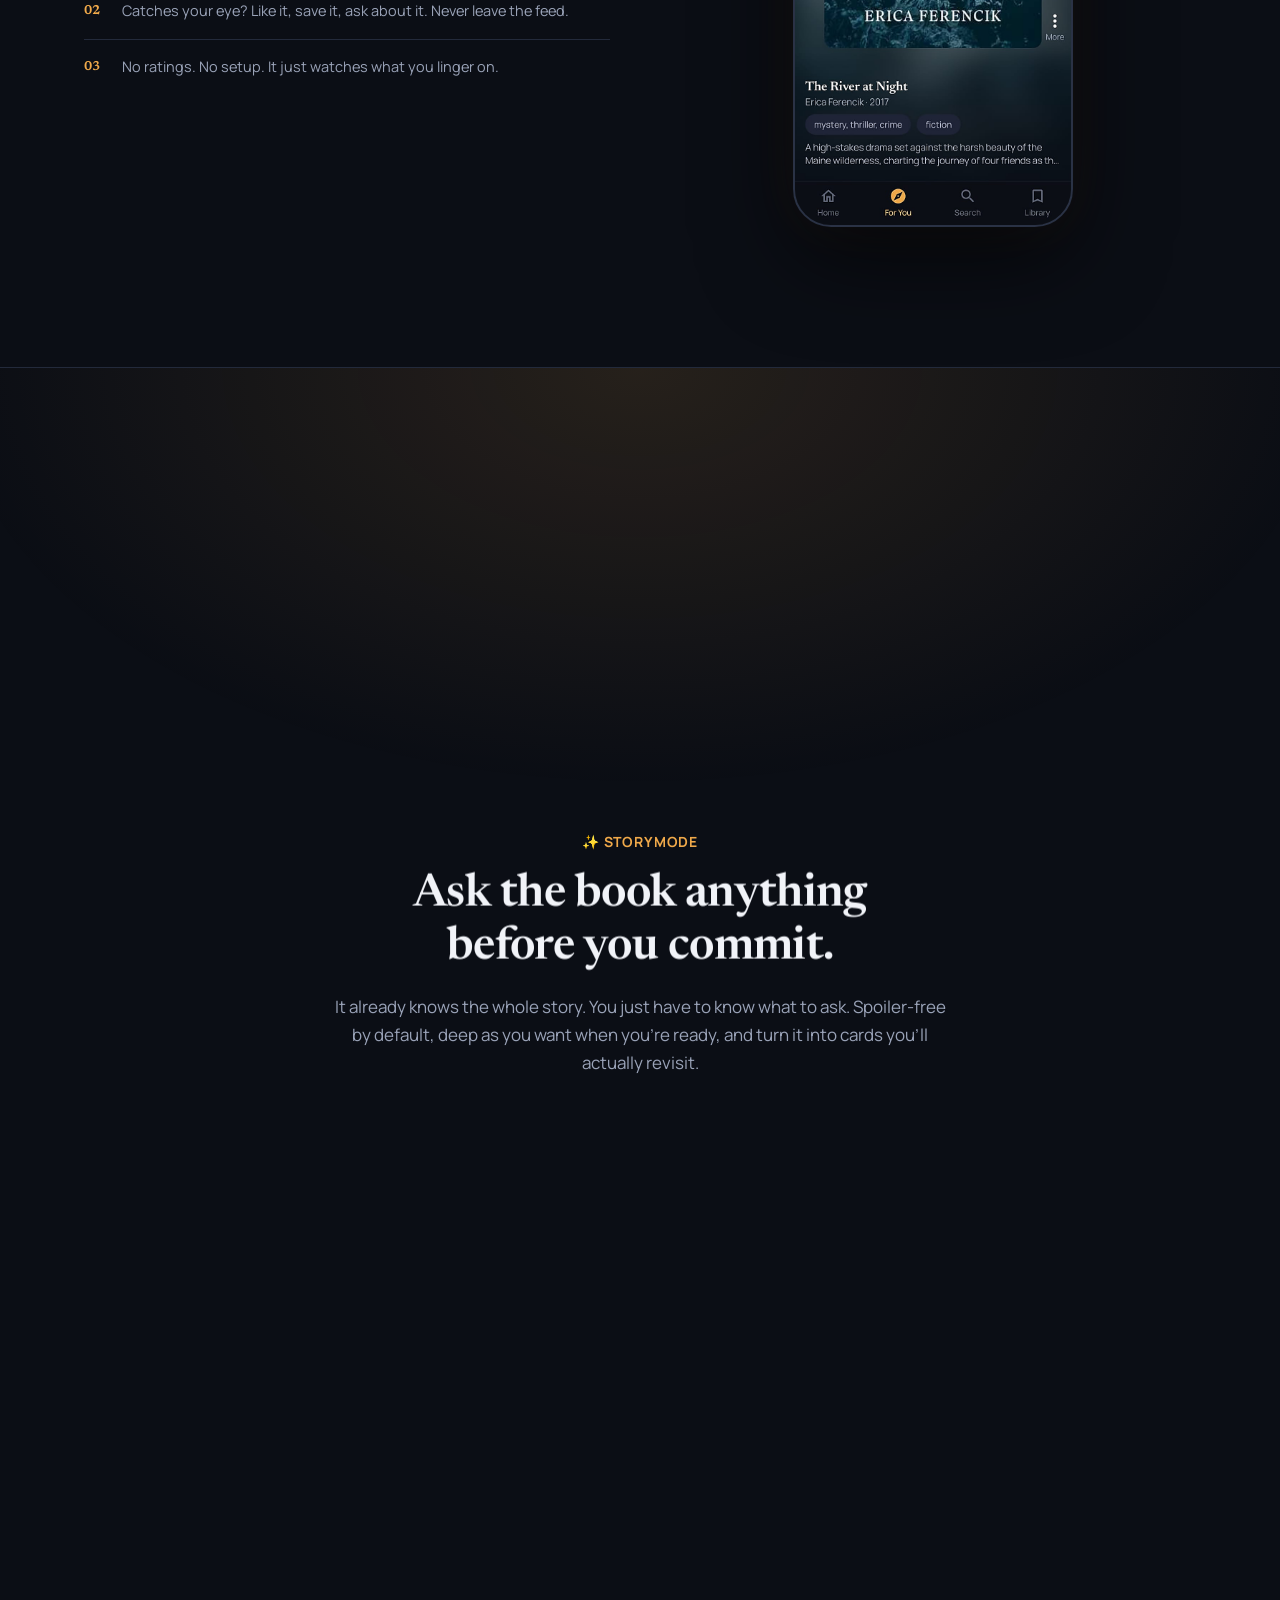
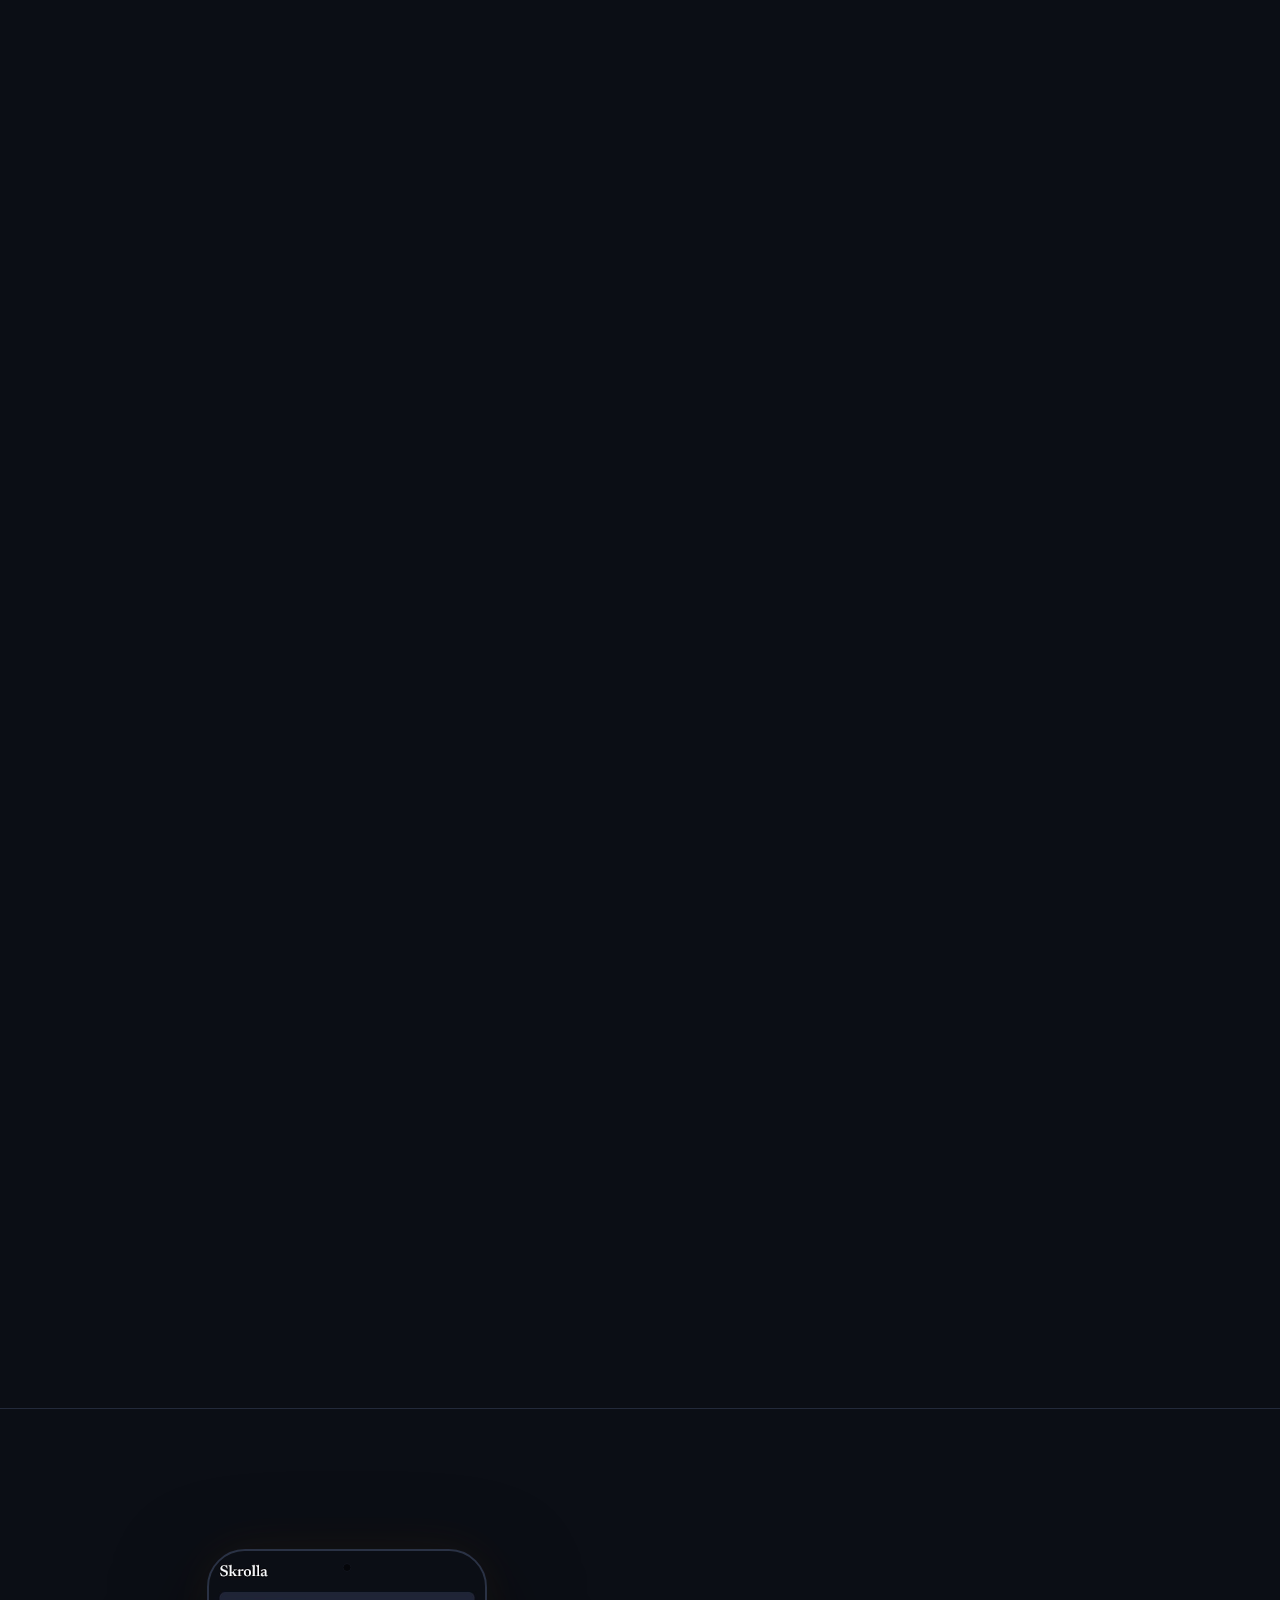
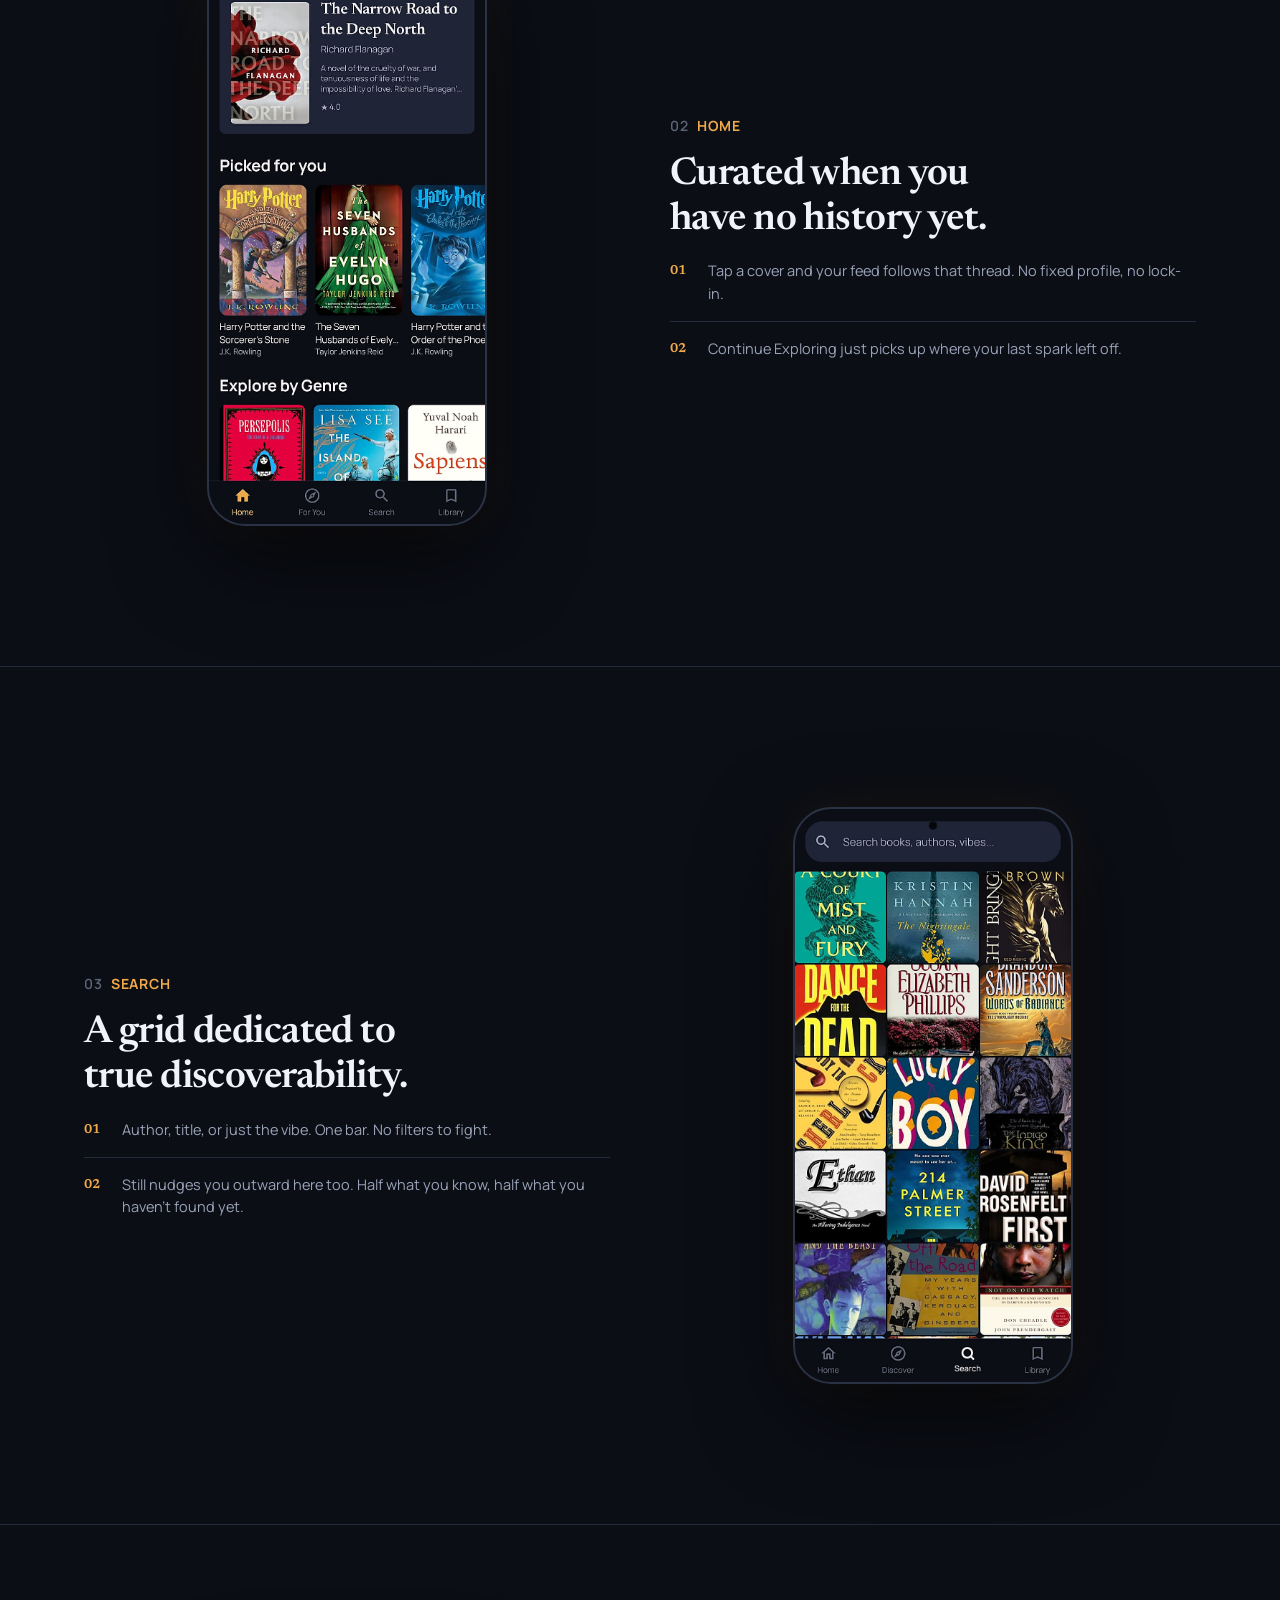
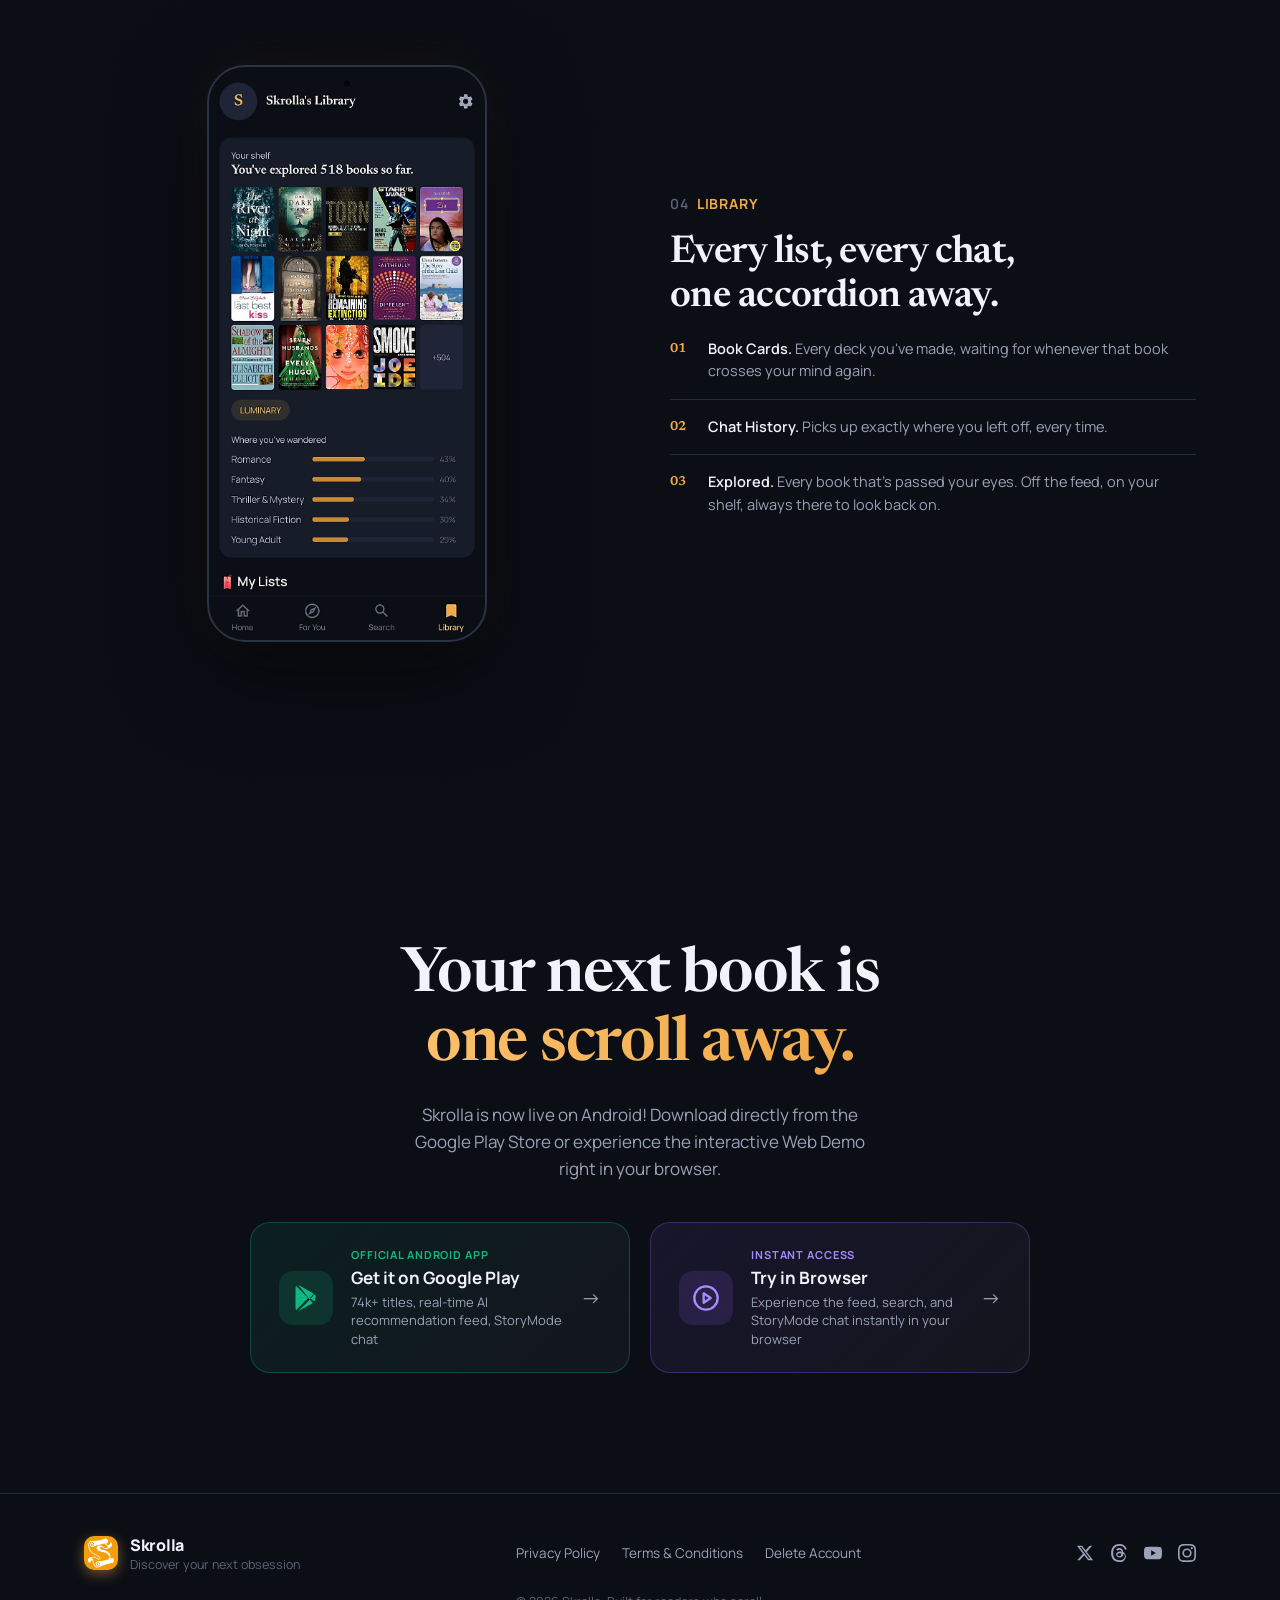
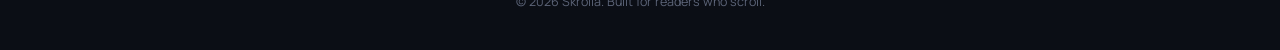
==== commit 50aea08c: "feat: live Play Store release links and interactive Try in Browser web app demo" ====
--- a/index.html
+++ b/index.html
@@ -23,23 +23,38 @@
     <span class="mark"><img src="images/Logo-Final-v2/combined-bg-fg.svg" alt="Skrolla logo"></span>
     Skrolla
   </div>
-  <a href="#join-beta" class="nav-cta">Join the beta</a>
+  <div class="nav-actions">
+    <a href="demo.html" class="nav-demo">Try in Browser</a>
+    <a href="https://play.google.com/store/apps/details?id=com.skrolla.app" target="_blank" rel="noopener" class="nav-cta">Get on Google Play</a>
+  </div>
 </nav>
 
 <!-- ============================================================ HERO -->
 <header class="hero">
   <div class="wrap hero-grid">
     <div>
-      <div class="eyebrow"><span class="dot"></span> In closed testing on Android</div>
+      <div class="eyebrow"><span class="dot live-dot"></span> Now Live on Google Play</div>
       <h1>Discover your next <span class="grad">obsession.</span></h1>
       <p class="lede">Book discovery, reimagined. Scroll covers the way you scroll Reels, then ask an AI anything before you commit.</p>
       <div class="hero-actions">
-        <a href="#join-beta" class="btn-primary">
-          <svg width="17" height="17" viewBox="0 0 24 24" fill="none" stroke="currentColor" stroke-width="2" stroke-linecap="round" stroke-linejoin="round"><path d="M17.5 2.5h-11a2 2 0 00-2 2v15a2 2 0 002 2h11a2 2 0 002-2v-15a2 2 0 00-2-2z"/><path d="M12 18h.01"/></svg>
-          Join the beta
+        <a href="https://play.google.com/store/apps/details?id=com.skrolla.app" target="_blank" rel="noopener" class="btn-primary btn-play">
+          <svg width="22" height="22" viewBox="0 0 512 512" fill="none">
+            <path d="M48.71 18.06c-4.4 4.67-6.9 12.01-6.9 21.65v432.58c0 9.64 2.5 16.98 6.9 21.65l2.42 2.37 242.06-242.06v-5.69L51.13 15.69l-2.42 2.37z" fill="url(#play_a)"/>
+            <path d="M374.39 329.56l-81.1-81.1v-5.69l81.1-81.1 2.76 1.6 96.02 54.55c27.42 15.58 27.42 41.15 0 56.73l-96.02 54.55-2.76 1.6z" fill="url(#play_b)"/>
+            <path d="M296.05 245.72L51.13 490.64c9.02 9.54 23.86 10.74 40.54 1.28l282.72-160.63-78.34-85.57z" fill="url(#play_c)"/>
+            <path d="M296.05 266.28l78.34-85.57L91.67 20.08c-16.68-9.46-31.52-8.26-40.54 1.28l244.92 244.92z" fill="url(#play_d)"/>
+            <defs>
+              <linearGradient id="play_a" x1="262.17" y1="28.98" x2="42.82" y2="484.77" gradientUnits="userSpaceOnUse"><stop offset="0" stop-color="#00a0ff"/><stop offset="1" stop-color="#00a1ff"/></linearGradient>
+              <linearGradient id="play_b" x1="517.91" y1="256.02" x2="280.95" y2="256.02" gradientUnits="userSpaceOnUse"><stop offset="0" stop-color="#ffcc00"/><stop offset="1" stop-color="#ffa000"/></linearGradient>
+              <linearGradient id="play_c" x1="330.82" y1="279.79" x2="71.74" y2="538.87" gradientUnits="userSpaceOnUse"><stop offset="0" stop-color="#ff3a44"/><stop offset="1" stop-color="#c31162"/></linearGradient>
+              <linearGradient id="play_d" x1="71.74" y1="-26.83" x2="330.82" y2="232.25" gradientUnits="userSpaceOnUse"><stop offset="0" stop-color="#32a071"/><stop offset="1" stop-color="#2da771"/></linearGradient>
+            </defs>
+          </svg>
+          <span>GET IT ON <strong style="display:block;font-size:15px;line-height:1;">Google Play</strong></span>
         </a>
-        <a href="#feed" class="btn-ghost">See how it works
-          <svg width="15" height="15" viewBox="0 0 24 24" fill="none" stroke="currentColor" stroke-width="2.4" stroke-linecap="round"><polyline points="6 9 12 15 18 9"/></svg>
+        <a href="demo.html" class="btn-ghost btn-demo">
+          <svg width="17" height="17" viewBox="0 0 24 24" fill="none" stroke="currentColor" stroke-width="2" stroke-linecap="round" stroke-linejoin="round"><circle cx="12" cy="12" r="10"/><polygon points="10 8 16 12 10 16 10 8"/></svg>
+          Try in Browser
         </a>
       </div>
       <div class="hero-proof">
@@ -262,28 +277,35 @@
 </section>
 
 <!-- ============================================================ FINAL CTA -->
-<section class="final-cta" id="join-beta">
+<section class="final-cta" id="download">
   <div class="wrap">
     <div class="reveal">
       <h2>Your next book is<br><span class="grad">one scroll away.</span></h2>
-      <p>Skrolla is in closed testing on Android. Two quick steps and you're in — both need the same Google account you'll use on your Android device.</p>
-      <div class="tester-steps">
-        <a href="https://groups.google.com/g/skrolla-testers" target="_blank" rel="noopener" class="tester-step">
-          <span class="step-num">1</span>
-          <span class="step-body">
-            <span class="step-title">Join the tester group</span>
-            <span class="step-desc">Request to join on Google Groups</span>
-          </span>
+      <p>Skrolla is now live on Android! Download directly from the Google Play Store or experience the interactive Web Demo right in your browser.</p>
+      <div class="download-cards">
+        <a href="https://play.google.com/store/apps/details?id=com.skrolla.app" target="_blank" rel="noopener" class="download-card primary-card">
+          <div class="card-icon">
+            <svg width="28" height="28" viewBox="0 0 24 24" fill="currentColor"><path d="M3.609 1.814L13.792 12 3.61 22.186a2.373 2.373 0 0 1-.61-1.614V3.428c0-.624.225-1.189.609-1.614zM15.206 13.414l2.766 2.766-12.723 7.27 9.957-10.036zm2.766-2.828l-2.766 2.766L5.249.649l12.723 7.27c.433.247.74.673.74 1.167s-.307.92-.74 1.167zm1.884 1.167c.307-.176.544-.45.673-.781a2.38 2.38 0 0 0 0-.772c-.129-.331-.366-.605-.673-.781l-1.32-.754-3.149 3.088 3.149 3.088 1.32-.754z"/></svg>
+          </div>
+          <div class="card-content">
+            <span class="card-tag">Official Android App</span>
+            <span class="card-title">Get it on Google Play</span>
+            <span class="card-desc">74k+ titles, real-time AI recommendation feed, StoryMode chat</span>
+          </div>
+          <span class="arrow-icon">&rarr;</span>
         </a>
-        <a href="https://play.google.com/apps/testing/com.skrolla.app" target="_blank" rel="noopener" class="tester-step">
-          <span class="step-num">2</span>
-          <span class="step-body">
-            <span class="step-title">Opt in &amp; download</span>
-            <span class="step-desc">Accept on Play Store, then install</span>
-          </span>
+        <a href="demo.html" class="download-card demo-card">
+          <div class="card-icon">
+            <svg width="28" height="28" viewBox="0 0 24 24" fill="none" stroke="currentColor" stroke-width="2" stroke-linecap="round" stroke-linejoin="round"><circle cx="12" cy="12" r="10"/><polygon points="10 8 16 12 10 16 10 8"/></svg>
+          </div>
+          <div class="card-content">
+            <span class="card-tag">Instant Access</span>
+            <span class="card-title">Try in Browser</span>
+            <span class="card-desc">Experience the feed, search, and StoryMode chat instantly in your browser</span>
+          </div>
+          <span class="arrow-icon">&rarr;</span>
         </a>
       </div>
-      <div class="form-note">Step 1 first — the download link only works once you're in the group.</div>
     </div>
   </div>
 </section>
--- a/css/style.css
+++ b/css/style.css
@@ -1897,6 +1897,162 @@
   .onboarding-stage .phone.p3 {
     transform: translateX(56px) rotate(7deg) scale(0.86);
   }
+}
+
+/* ============================================================
+   Play Store & Web Demo CTAs
+   ============================================================ */
+.nav-actions {
+  display: flex;
+  align-items: center;
+  gap: 12px;
+}
+.nav-demo {
+  color: var(--text-secondary);
+  font-weight: 600;
+  font-size: 13.5px;
+  padding: 8px 14px;
+  border-radius: 100px;
+  transition: color 0.2s, background-color 0.2s;
+  text-decoration: none;
+}
+.nav-demo:hover {
+  color: var(--text-primary);
+  background-color: var(--bg-surface-hover);
+}
+.live-dot {
+  background-color: #22c55e !important;
+  box-shadow: 0 0 10px rgba(34, 197, 94, 0.6);
+}
+.btn-play {
+  background: #000000 !important;
+  border: 1px solid rgba(255, 255, 255, 0.2) !important;
+  color: #ffffff !important;
+  gap: 12px !important;
+  padding: 10px 22px !important;
+  border-radius: 12px !important;
+  font-size: 11px !important;
+  font-weight: 500 !important;
+  letter-spacing: 0.05em !important;
+  box-shadow: 0 4px 18px rgba(0, 0, 0, 0.4) !important;
+  text-align: left !important;
+}
+.btn-play:hover {
+  transform: translateY(-2px);
+  background: #111111 !important;
+  border-color: rgba(255, 255, 255, 0.4) !important;
+  box-shadow: 0 8px 26px rgba(0, 0, 0, 0.6) !important;
+}
+.btn-demo {
+  display: inline-flex;
+  align-items: center;
+  gap: 8px;
+  background: rgba(255, 255, 255, 0.05);
+  border: 1px solid rgba(255, 255, 255, 0.15);
+  color: var(--text-primary);
+  padding: 14px 24px;
+  border-radius: 100px;
+  font-weight: 600;
+  font-size: 14.5px;
+  text-decoration: none;
+  transition: all 0.25s ease;
+}
+.btn-demo:hover {
+  background: rgba(255, 255, 255, 0.1);
+  border-color: rgba(255, 255, 255, 0.3);
+  transform: translateY(-2px);
+}
+
+.download-cards {
+  display: grid;
+  grid-template-columns: repeat(auto-fit, minmax(280px, 1fr));
+  gap: 20px;
+  max-width: 780px;
+  margin: 36px auto 0;
+  text-align: left;
+}
+.download-card {
+  display: flex;
+  align-items: center;
+  gap: 18px;
+  padding: 24px 28px;
+  border-radius: 20px;
+  background: var(--bg-surface);
+  border: 1px solid var(--separator);
+  text-decoration: none;
+  color: inherit;
+  transition: all 0.3s cubic-bezier(0.16, 1, 0.3, 1);
+  position: relative;
+  overflow: hidden;
+}
+.download-card.primary-card {
+  background: linear-gradient(135deg, rgba(16, 185, 129, 0.1) 0%, rgba(22, 24, 32, 0.8) 100%);
+  border-color: rgba(16, 185, 129, 0.3);
+}
+.download-card.demo-card {
+  background: linear-gradient(135deg, rgba(139, 92, 246, 0.1) 0%, rgba(22, 24, 32, 0.8) 100%);
+  border-color: rgba(139, 92, 246, 0.3);
+}
+.download-card:hover {
+  transform: translateY(-4px);
+  box-shadow: 0 12px 30px rgba(0, 0, 0, 0.35);
+}
+.download-card.primary-card:hover {
+  border-color: rgba(16, 185, 129, 0.6);
+}
+.download-card.demo-card:hover {
+  border-color: rgba(139, 92, 246, 0.6);
+}
+.download-card .card-icon {
+  width: 54px;
+  height: 54px;
+  border-radius: 14px;
+  display: flex;
+  align-items: center;
+  justify-content: center;
+  flex-shrink: 0;
+}
+.download-card.primary-card .card-icon {
+  background: rgba(16, 185, 129, 0.15);
+  color: #10b981;
+}
+.download-card.demo-card .card-icon {
+  background: rgba(139, 92, 246, 0.15);
+  color: #a78bfa;
+}
+.download-card .card-content {
+  display: flex;
+  flex-direction: column;
+  flex-grow: 1;
+}
+.download-card .card-tag {
+  font-size: 11px;
+  font-weight: 700;
+  text-transform: uppercase;
+  letter-spacing: 0.08em;
+  margin-bottom: 4px;
+}
+.download-card.primary-card .card-tag { color: #10b981; }
+.download-card.demo-card .card-tag { color: #a78bfa; }
+.download-card .card-title {
+  font-size: 17px;
+  font-weight: 700;
+  color: var(--text-primary);
+  margin-bottom: 4px;
+}
+.download-card .card-desc {
+  font-size: 13px;
+  color: var(--text-secondary);
+  line-height: 1.4;
+}
+.download-card .arrow-icon {
+  font-size: 20px;
+  color: var(--text-secondary);
+  transition: transform 0.25s, color 0.25s;
+}
+.download-card:hover .arrow-icon {
+  transform: translateX(4px);
+  color: var(--text-primary);
 }
 
 @media (max-width: 375px) {
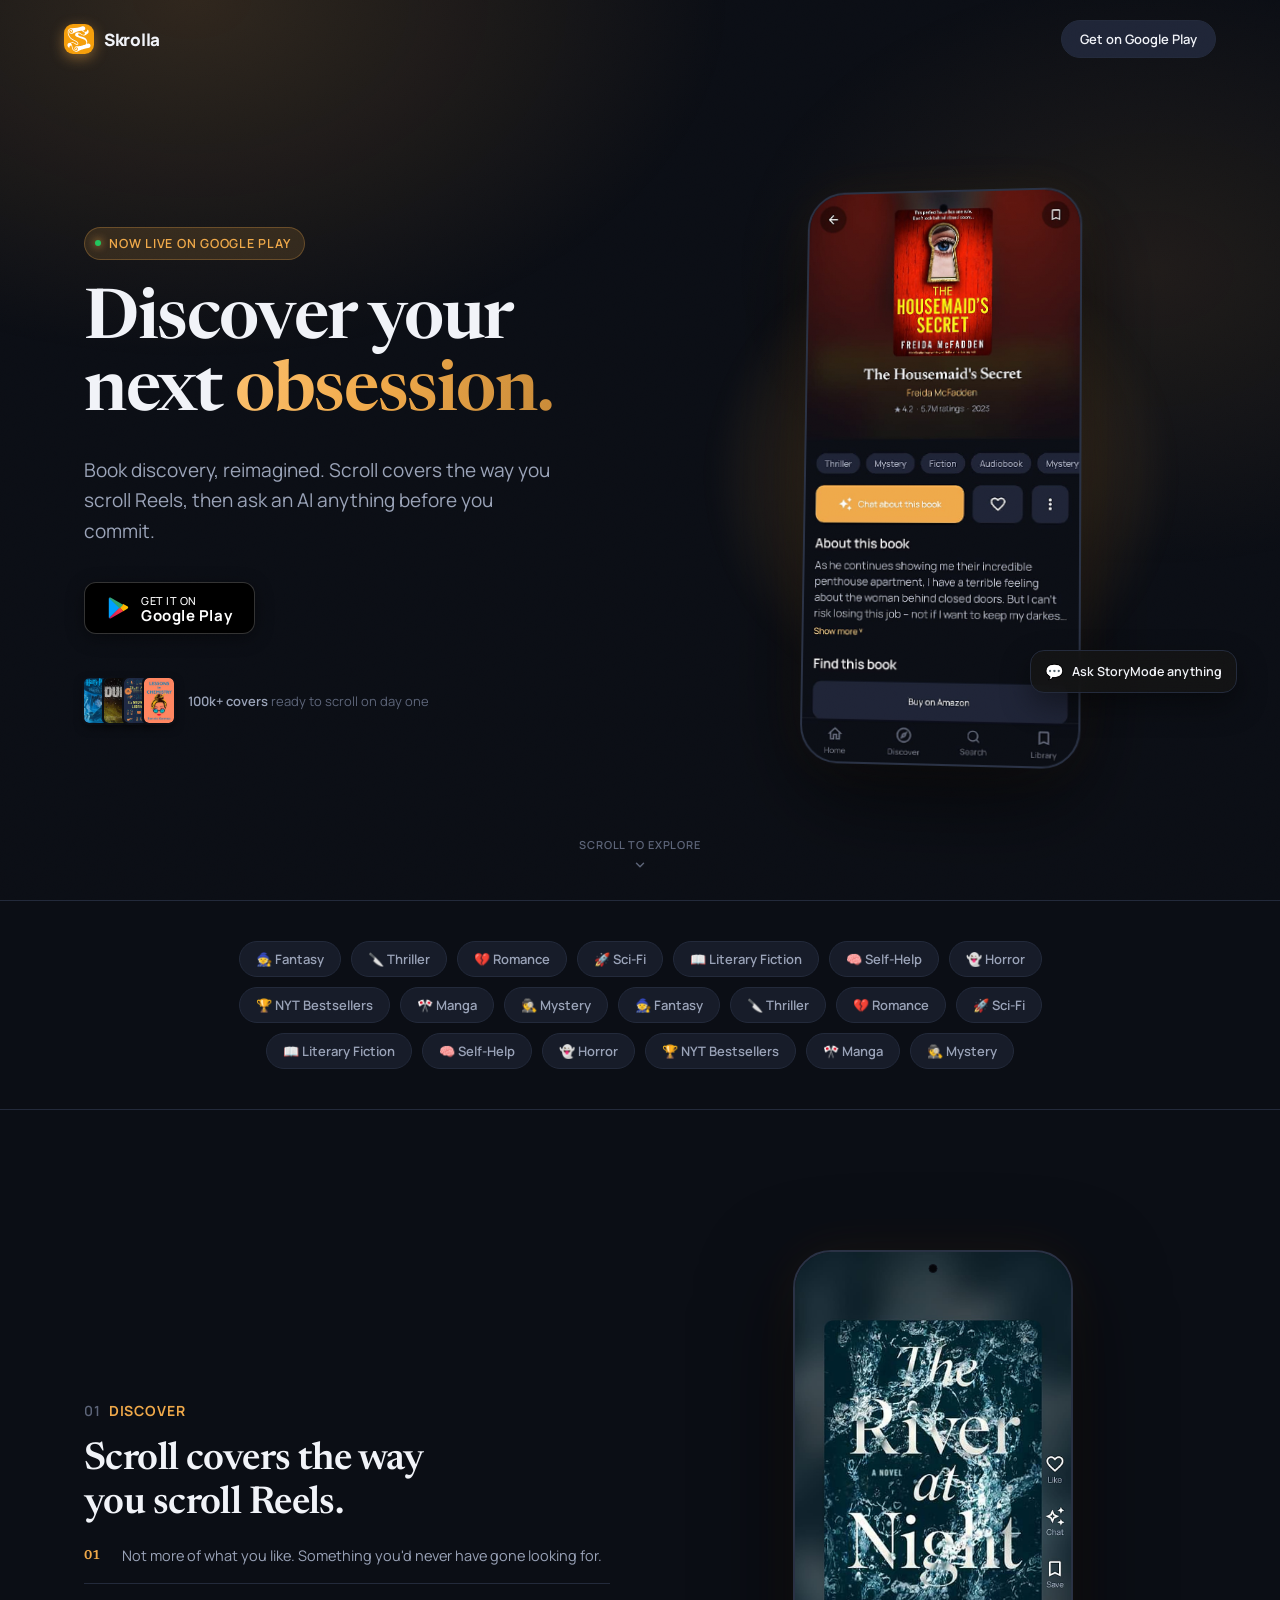
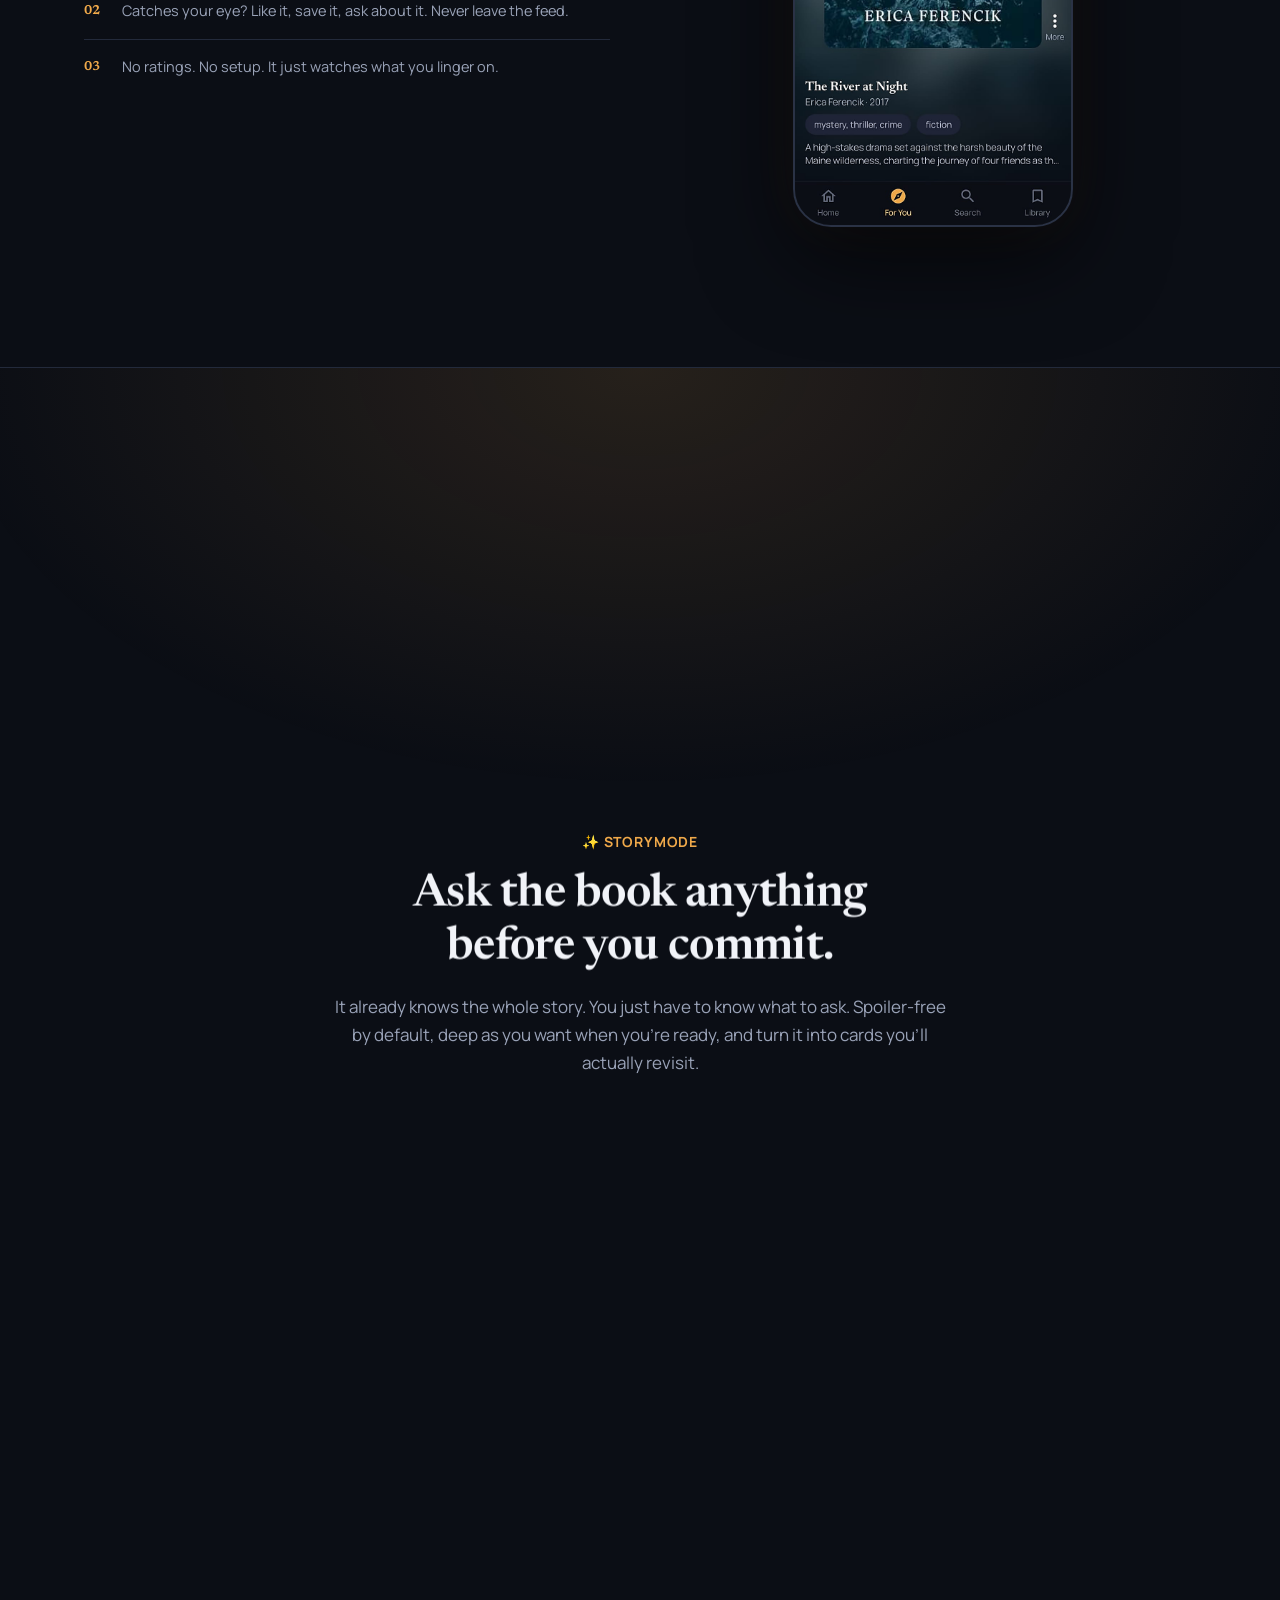
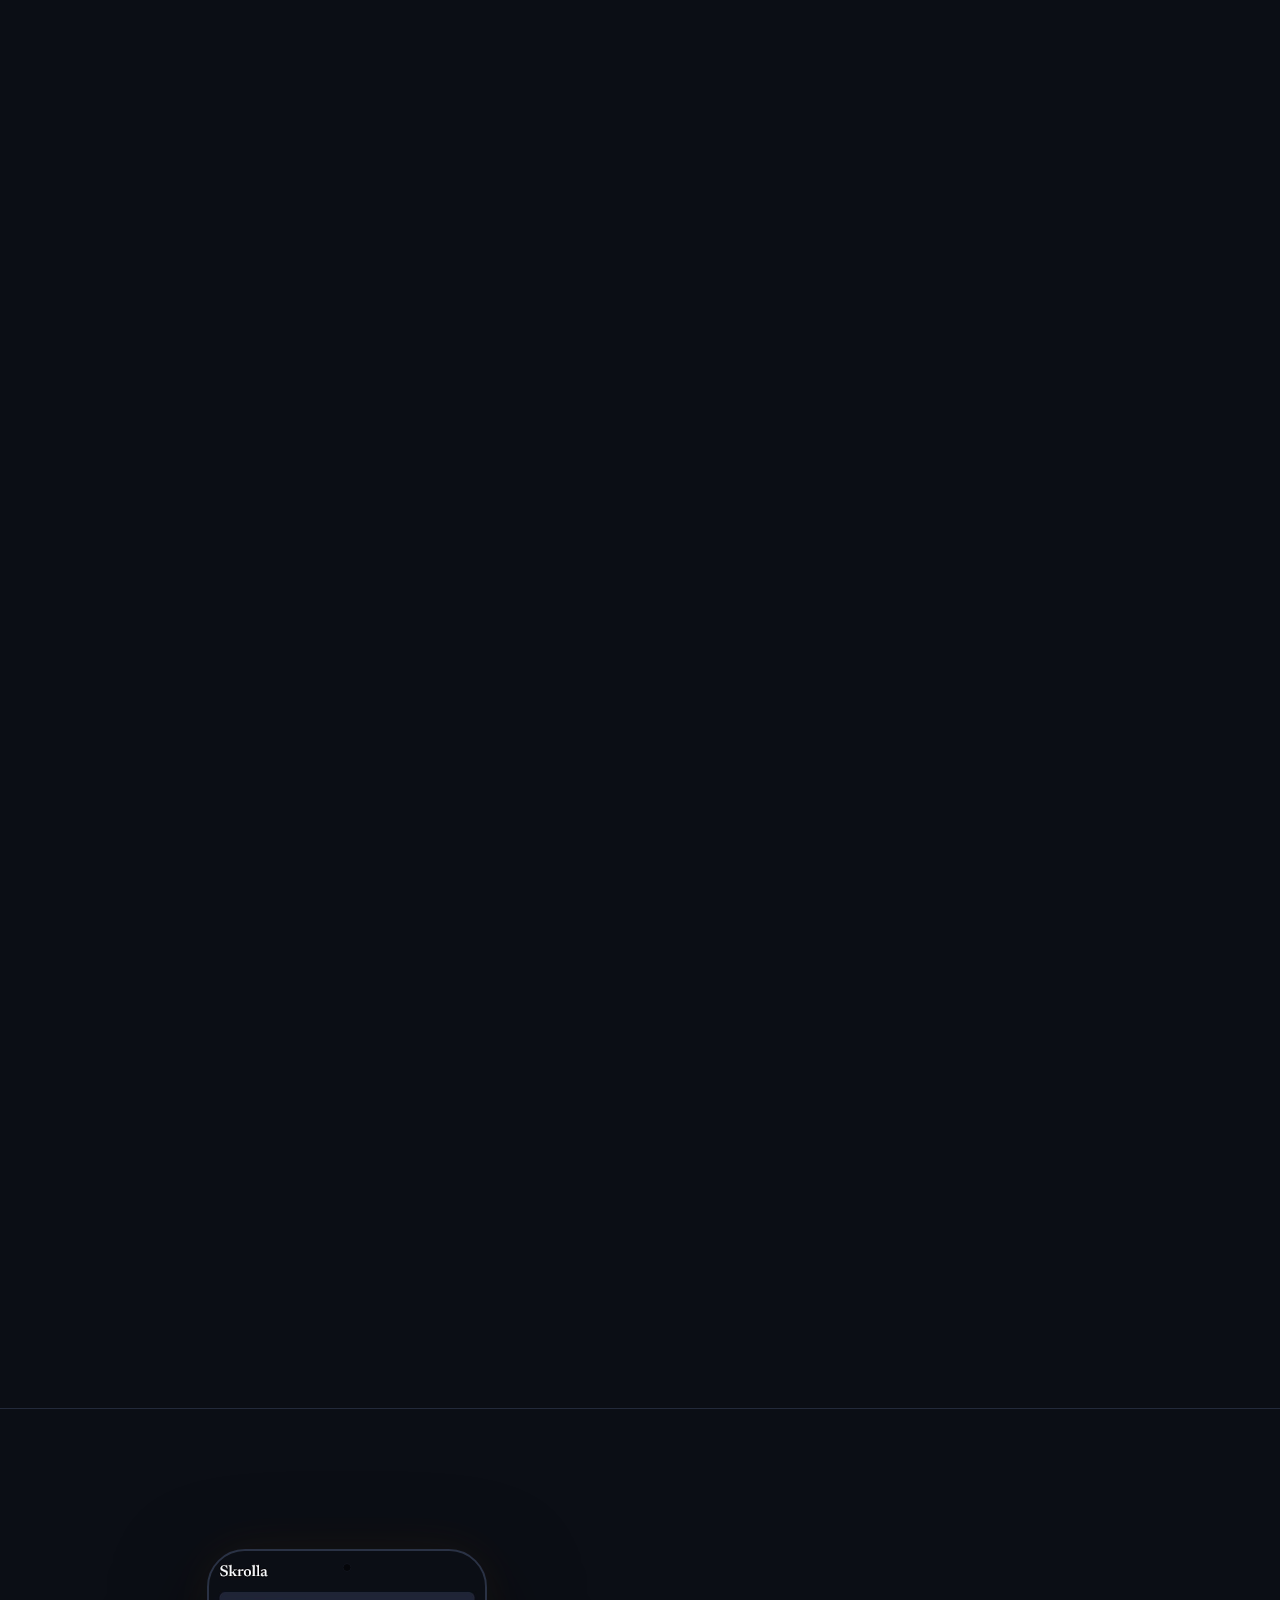
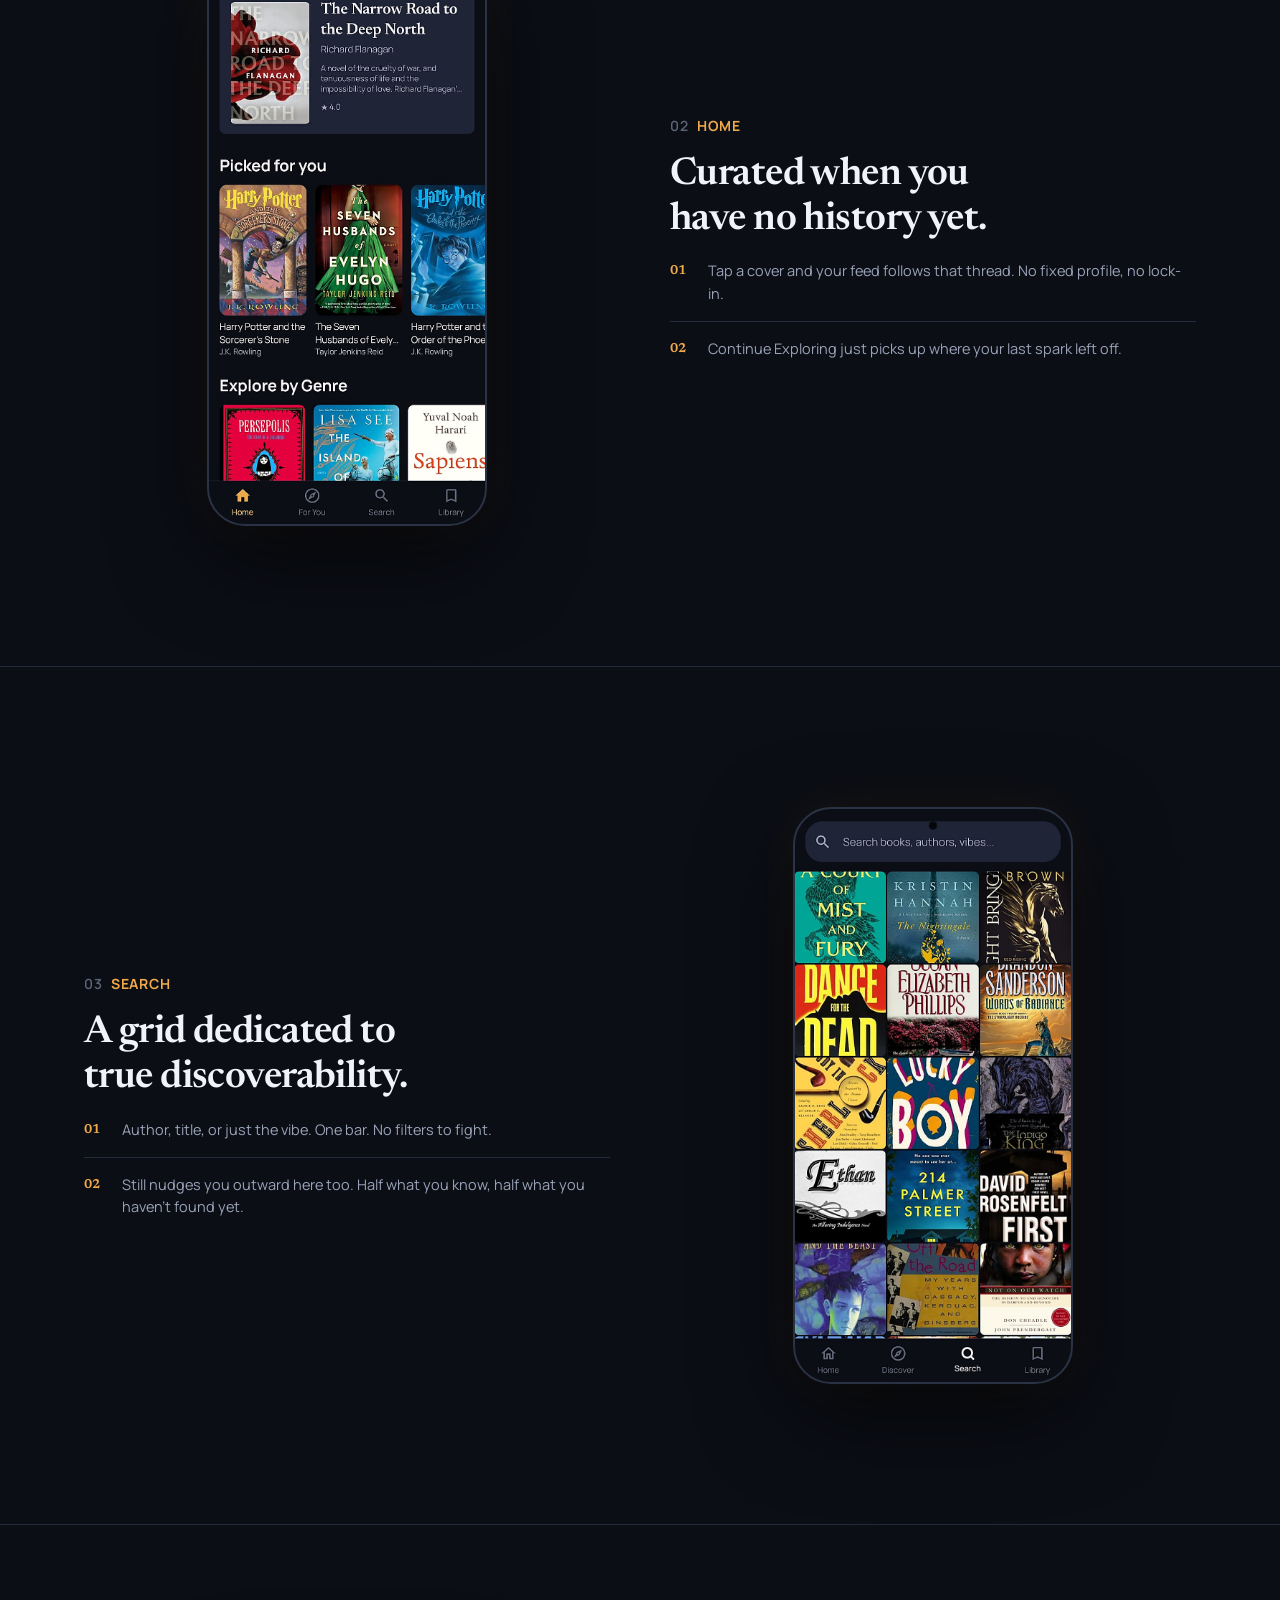
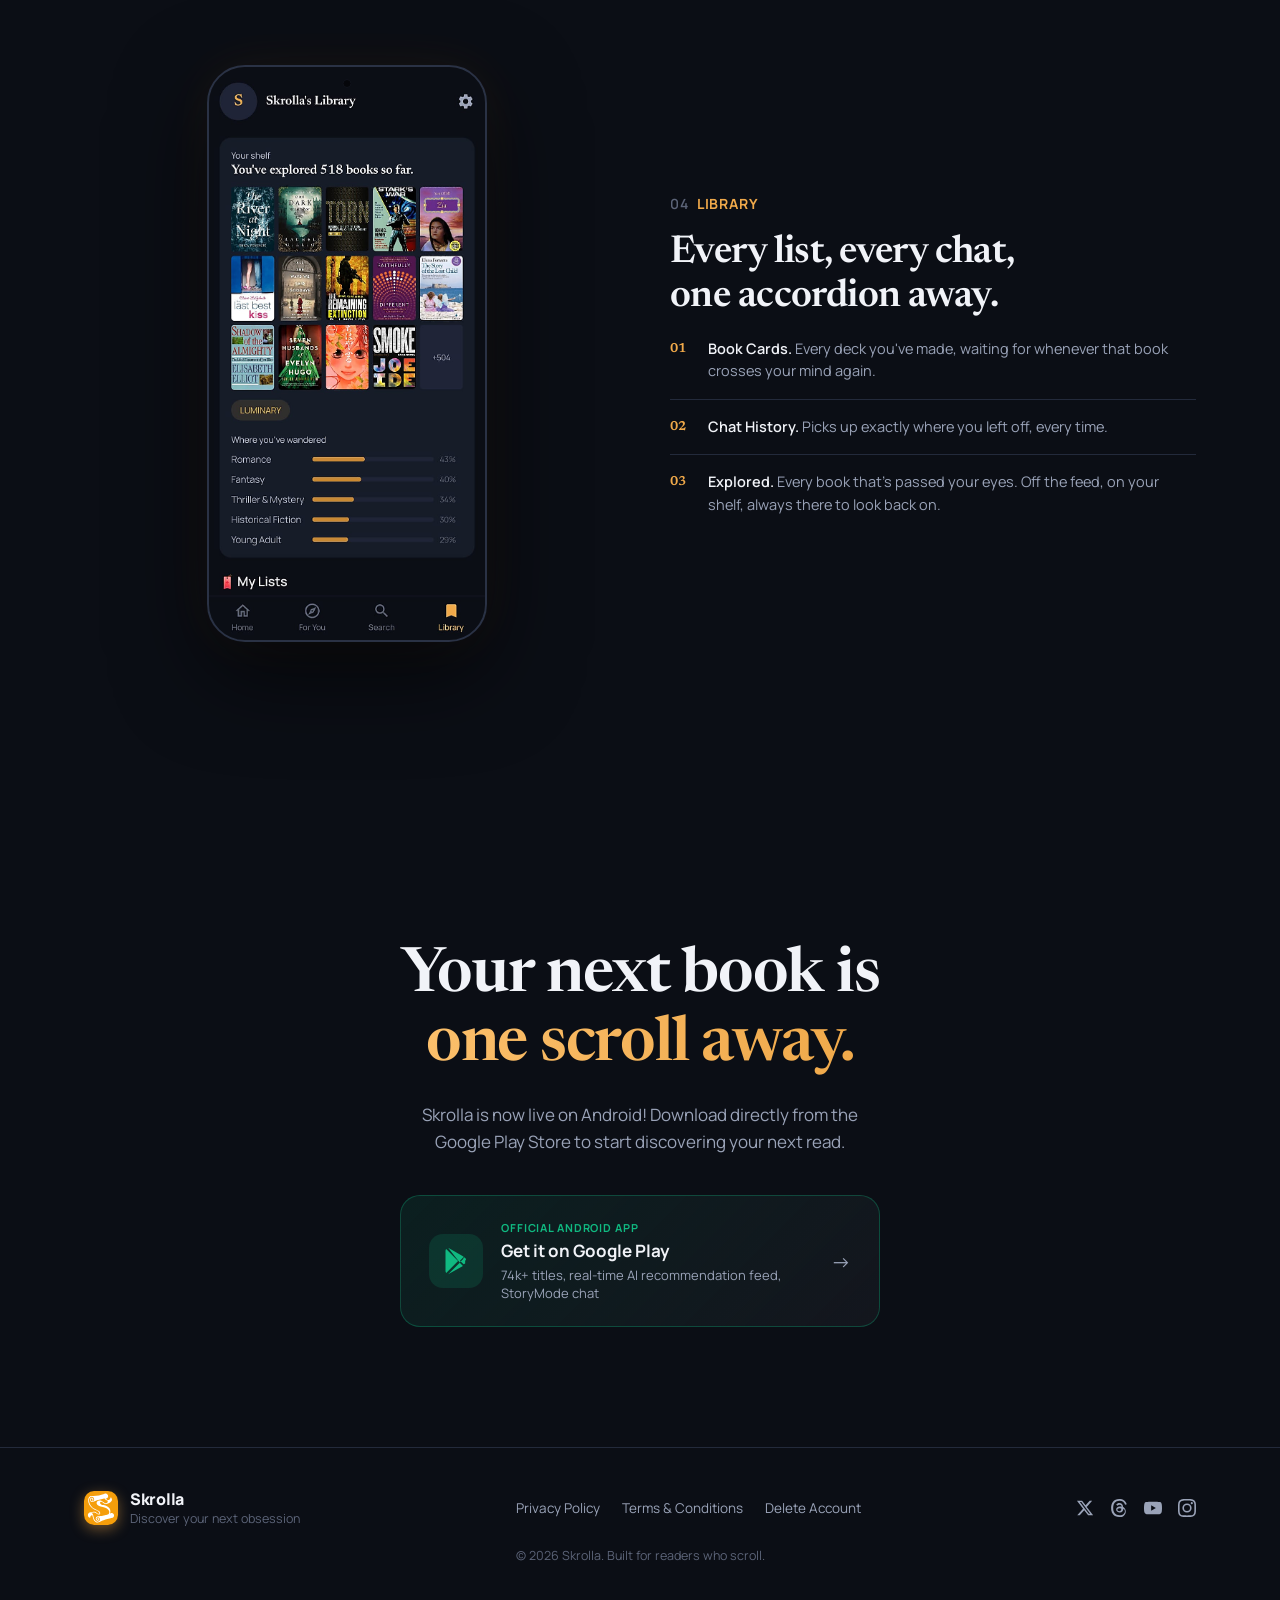
==== commit 1b53a431: "deactivate web demo and center Google Play store link" ====
--- a/index.html
+++ b/index.html
@@ -24,7 +24,6 @@
     Skrolla
   </div>
   <div class="nav-actions">
-    <a href="demo.html" class="nav-demo">Try in Browser</a>
     <a href="https://play.google.com/store/apps/details?id=com.skrolla.app" target="_blank" rel="noopener" class="nav-cta">Get on Google Play</a>
   </div>
 </nav>
@@ -52,10 +51,6 @@
           </svg>
           <span>GET IT ON <strong style="display:block;font-size:15px;line-height:1;">Google Play</strong></span>
         </a>
-        <a href="demo.html" class="btn-ghost btn-demo">
-          <svg width="17" height="17" viewBox="0 0 24 24" fill="none" stroke="currentColor" stroke-width="2" stroke-linecap="round" stroke-linejoin="round"><circle cx="12" cy="12" r="10"/><polygon points="10 8 16 12 10 16 10 8"/></svg>
-          Try in Browser
-        </a>
       </div>
       <div class="hero-proof">
         <div class="stack">
@@ -281,7 +276,7 @@
   <div class="wrap">
     <div class="reveal">
       <h2>Your next book is<br><span class="grad">one scroll away.</span></h2>
-      <p>Skrolla is now live on Android! Download directly from the Google Play Store or experience the interactive Web Demo right in your browser.</p>
+      <p>Skrolla is now live on Android! Download directly from the Google Play Store to start discovering your next read.</p>
       <div class="download-cards">
         <a href="https://play.google.com/store/apps/details?id=com.skrolla.app" target="_blank" rel="noopener" class="download-card primary-card">
           <div class="card-icon">
@@ -291,17 +286,6 @@
             <span class="card-tag">Official Android App</span>
             <span class="card-title">Get it on Google Play</span>
             <span class="card-desc">74k+ titles, real-time AI recommendation feed, StoryMode chat</span>
-          </div>
-          <span class="arrow-icon">&rarr;</span>
-        </a>
-        <a href="demo.html" class="download-card demo-card">
-          <div class="card-icon">
-            <svg width="28" height="28" viewBox="0 0 24 24" fill="none" stroke="currentColor" stroke-width="2" stroke-linecap="round" stroke-linejoin="round"><circle cx="12" cy="12" r="10"/><polygon points="10 8 16 12 10 16 10 8"/></svg>
-          </div>
-          <div class="card-content">
-            <span class="card-tag">Instant Access</span>
-            <span class="card-title">Try in Browser</span>
-            <span class="card-desc">Experience the feed, search, and StoryMode chat instantly in your browser</span>
           </div>
           <span class="arrow-icon">&rarr;</span>
         </a>
--- a/css/style.css
+++ b/css/style.css
@@ -1964,8 +1964,8 @@
 }
 
 .download-cards {
-  display: grid;
-  grid-template-columns: repeat(auto-fit, minmax(280px, 1fr));
+  display: flex;
+  justify-content: center;
   gap: 20px;
   max-width: 780px;
   margin: 36px auto 0;
@@ -1984,24 +1984,19 @@
   transition: all 0.3s cubic-bezier(0.16, 1, 0.3, 1);
   position: relative;
   overflow: hidden;
+  max-width: 480px;
+  width: 100%;
 }
 .download-card.primary-card {
   background: linear-gradient(135deg, rgba(16, 185, 129, 0.1) 0%, rgba(22, 24, 32, 0.8) 100%);
   border-color: rgba(16, 185, 129, 0.3);
 }
-.download-card.demo-card {
-  background: linear-gradient(135deg, rgba(139, 92, 246, 0.1) 0%, rgba(22, 24, 32, 0.8) 100%);
-  border-color: rgba(139, 92, 246, 0.3);
-}
 .download-card:hover {
   transform: translateY(-4px);
   box-shadow: 0 12px 30px rgba(0, 0, 0, 0.35);
 }
 .download-card.primary-card:hover {
   border-color: rgba(16, 185, 129, 0.6);
-}
-.download-card.demo-card:hover {
-  border-color: rgba(139, 92, 246, 0.6);
 }
 .download-card .card-icon {
   width: 54px;
@@ -2015,10 +2010,6 @@
 .download-card.primary-card .card-icon {
   background: rgba(16, 185, 129, 0.15);
   color: #10b981;
-}
-.download-card.demo-card .card-icon {
-  background: rgba(139, 92, 246, 0.15);
-  color: #a78bfa;
 }
 .download-card .card-content {
   display: flex;
@@ -2033,7 +2024,6 @@
   margin-bottom: 4px;
 }
 .download-card.primary-card .card-tag { color: #10b981; }
-.download-card.demo-card .card-tag { color: #a78bfa; }
 .download-card .card-title {
   font-size: 17px;
   font-weight: 700;
